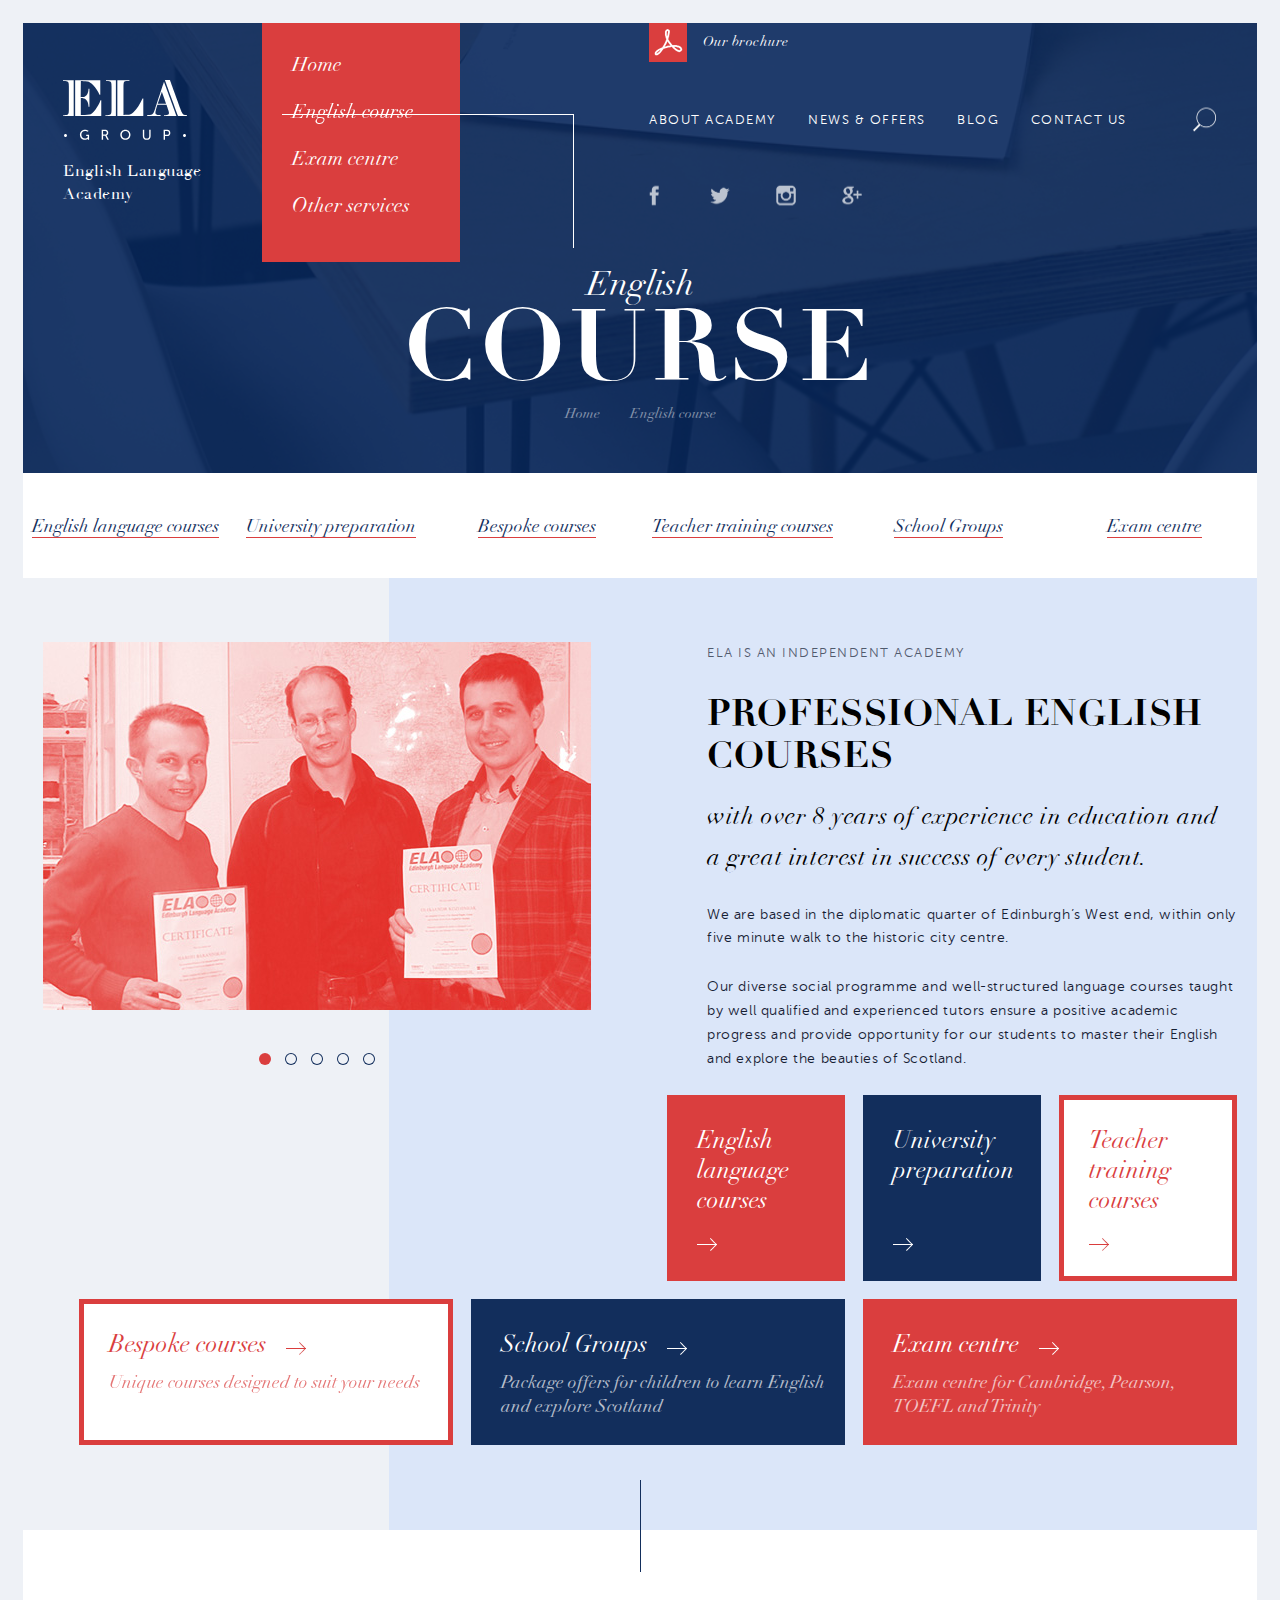
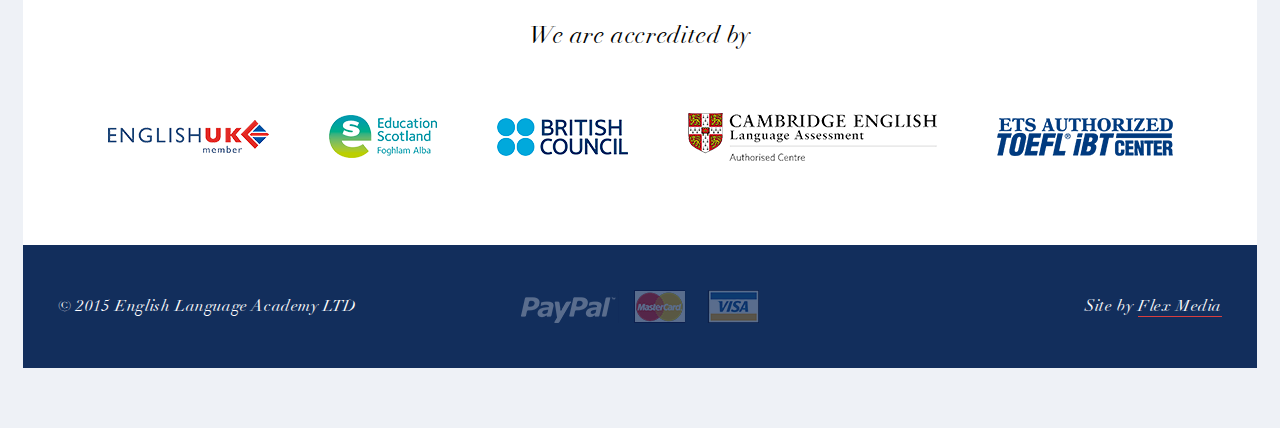
==== 1-0courses.html @ ae919ad7 "fixes" ====
<!doctype html>
<html>
<head>
	<meta charset="utf-8">
	<title>1-0courses</title>
	<meta name="viewport" content="width=device-width, initial-scale=1">
	<meta name="format-detection" content="telephone=no">
	<link rel="stylesheet" media="all" href="css/screen.css" >
	
</head>
<body>
<!-- BEGIN  out-->
<div class="out">
	<div class="l-center">
		<div class="header" style="background-image: url(./img/bg2.jpg);">
			<div class="header__in">
				<div class="l-inner">
					<div class="header__left">
						<a class="logo" href="#">
							<img src="img/svg/logo.svg" alt="ELA group">
							English Language Academy
						</a>
						<ul class="nav">
							<li>
								<a href="#"><span>Home</span></a>
							</li>
							<li class="has-nav-drop is-active">
								<a href="#"><span>English <span>course</span></span></a>
								<ul>
									<li>
										<a href="#"><span>English language courses</span></a>
										<ul>
											<li><a href="#">Intensive General English courses</a></li>
											<li><a href="#">Individual or Business English</a></li>
											<li><a href="#">IELTS Preparation courses</a></li>
											<li><a href="#">Pearson Preparation courses</a></li>
											<li><a href="#">TOEFL Preparation courses</a></li>
											<li><a href="#">Cambridge Preparation courses</a></li>
										</ul>
									</li>
									<li><a href="#"><span>University preparation</span></a></li>
									<li><a href="#"><span>Bespoke courses</span></a></li>
									<li><a href="#"><span>Teacher training courses</span></a></li>
									<li><a href="#"><span>School Groups</span></a></li>
									<li><a href="#"><span>Exam centre</span></a></li>
								</ul>
							</li>
							<li class="has-nav-drop">
								<a href="#"><span>Exam centre</span></a>
								<ul>
									<li>
										<a href="#"><span>English language courses</span></a>
										<ul>
											<li><a href="#">Intensive General English courses</a></li>
											<li><a href="#">Individual or Business English</a></li>
											<li><a href="#">IELTS Preparation courses</a></li>
											<li><a href="#">Pearson Preparation courses</a></li>
											<li><a href="#">TOEFL Preparation courses</a></li>
											<li><a href="#">Cambridge Preparation courses</a></li>
										</ul>
									</li>
									<li><a href="#"><span>University preparation</span></a></li>
									<li><a href="#"><span>Bespoke courses</span></a></li>
									<li><a href="#"><span>Teacher training courses</span></a></li>
									<li><a href="#"><span>School Groups</span></a></li>
									<li><a href="#"><span>Exam centre</span></a></li>
								</ul>
							</li>
							<li class="has-nav-drop">
								<a href="#"><span>Other services</span></a>
								<ul>
									<li>
										<a href="#"><span>English language courses</span></a>
										<ul>
											<li><a href="#">Intensive General English courses</a></li>
											<li><a href="#">Individual or Business English</a></li>
											<li><a href="#">IELTS Preparation courses</a></li>
											<li><a href="#">Pearson Preparation courses</a></li>
											<li><a href="#">TOEFL Preparation courses</a></li>
											<li><a href="#">Cambridge Preparation courses</a></li>
										</ul>
									</li>
									<li><a href="#"><span>University preparation</span></a></li>
									<li><a href="#"><span>Bespoke courses</span></a></li>
									<li><a href="#"><span>Teacher training courses</span></a></li>
									<li><a href="#"><span>School Groups</span></a></li>
									<li><a href="#"><span>Exam centre</span></a></li>
								</ul>
							</li>
						</ul>
					</div>
					<div class="header__right">
						<a href="#" class="doc">
							<i class="icon-pdf"></i> 
							<span>Our brochure</span>
						</a>
						<div class="menu-wrap">
							<div class="menu">
								<a href="#">About academy</a>   
								<a href="#">News & offers</a>     
								<a href="#">Blog</a>   
								<a href="#">Contact us</a>
							</div>
							<button class="btn-search js-toggle-popup" data-popup="js-popup-search" type="button"></button>
						</div>
						<div class="soc">
							<a href="#"><i class="icon-fb"></i></a>
							<a href="#"><i class="icon-tw"></i></a>
							<a href="#"><i class="icon-ig"></i></a>
							<a href="#"><i class="icon-gp"></i></a>
						</div>
					</div>
				</div>
				<div class="page-title">
					<span>English</span>
					<strong>Course</strong>
				</div>
				<div class="breadcrumbs">
					<a href="#">Home</a>
					<a href="#">English course</a>
				</div>
				<button class="btn-menu js-toggle-menu" type="button"><i></i></button>
			</div>
			<div class="courses-nav">
				<div class="courses-nav__main">
					<ul class="courses-nav__list">
						<li><a href="#"><span>English language courses</span></a></li>
						<li><a href="#"><span>University preparation</span></a></li>
						<li><a href="#"><span>Bespoke courses</span></a></li>
						<li><a href="#"><span>Teacher training courses</span></a></li>
						<li><a href="#"><span>School Groups</span></a></li>
						<li><a href="#"><span>Exam centre</span></a></li>
					</ul>
				</div>
			</div>
		</div>
		<div class="section">
			<div class="l-inner l-inner_width">
				<div class="l-cols l-cols_flex">
					<div class="l-col-left">
						<div class="slider slider_mb">
							<div class="js-slider">
								<div class="img">
									<img src="img/slide2.jpg" alt="">
								</div>
								<div class="img">
									<img src="img/slide2.jpg" alt="">
								</div>
								<div class="img">
									<img src="img/slide2.jpg" alt="">
								</div>
								<div class="img">
									<img src="img/slide2.jpg" alt="">
								</div>
								<div class="img">
									<img src="img/slide2.jpg" alt="">
								</div>
							</div>
						</div>
					</div>
					<div class="l-col-right">
						<div class="text">
							<div class="subtitle">ELA is an independent ACADEMY</div>
							<div class="title-h1">Professional english courses</div>
							<div class="title-h2">with over 8 years of experience in education and a great interest in success of every student.</div>
							<p>We are based in the diplomatic quarter of Edinburgh’s West end, within only five minute walk to the historic city centre. </p>
							<p>Our diverse social programme and well-structured language courses taught by well qualified and experienced tutors ensure a positive academic progress and provide opportunity for our students to master their English and explore the beauties of Scotland. </p>
						</div>
						<div class="items-wrap">
							<a class="item item_red" href="#">
								<span class="item__title">English language courses</span>
								<i class="icon-arr"></i>
							</a>
							<a class="item item_blue" href="#">
								<span class="item__title">University preparation</span>
								<i class="icon-arr"></i>
							</a>
							<a class="item item_border" href="#">
								<span class="item__title">Teacher training courses</span>
								<i class="icon-arr"></i>
								<i class="part-left"></i>
								<i class="part-right"></i>
							</a>
						</div>
					</div>
				</div>
				<div class="wrap">
					<div class="items-wrap">
						<a class="item item_big item_border" href="#">
							<span class="item__title">Bespoke courses <i class="icon-arr"></i></span>
							<span class="item__text">Unique courses designed to suit your needs</span>
							<i class="part-left"></i>
							<i class="part-right"></i>
						</a>	
						<a class="item item_big item_blue" href="#">
							<span class="item__title">School Groups <i class="icon-arr"></i></span>
							<span class="item__text">Package offers for children to learn English and explore Scotland </span>
						</a>
						<a class="item item_big item_red" href="#">
							<span class="item__title">Exam centre <i class="icon-arr"></i></span>
							<span class="item__text">Exam centre for Cambridge, Pearson, TOEFL and Trinity</span>
						</a>
										
					</div>
				</div>
			</div>	
		</div>
		<div class="footer">
			<div class="title-h2">We are accredited by</div>
			<div class="footer__logo">
				<a href="#">
					<img src="img/English-UK.png" alt="">
				</a>
				<a href="#">
					<img src="img/Education-Scotland.png" alt="">
				</a>
				<a href="#">
					<img src="img/BritishCouncil.png" alt="">
				</a>
				<a href="#">
					<img src="img/cambridge.png" alt="">
				</a>
				<a href="#">
					<img src="img/toefl.png" alt="">
				</a>
			</div>
			<div class="footer__bottom">
				<div class="footer__item">
					© 2015 English Language Academy LTD
				</div>
				<div class="footer__item">
					<img src="img/payment.png" alt="">
				</div>
				<div class="footer__item">
					Site by <a href="#" class="link">Flex Media</a>
				</div>
			</div>
		</div>
	</div>
</div>
<!-- END out-->
<div class="menu-tablet js-menu">
	<div class="menu-tablet__in">
		<a class="logo" href="#">
			<img src="img/svg/logo.svg" alt="ELA group">
			English Language Academy
		</a>
		<ul class="touch-nav touch-nav_root js-nav-root">
			<li><a href="#">Home</a></li>
			<li><a href="#" data-nav="js-nav-1">English <span>course</span></a></li>
			<li><a href="#" data-nav="js-nav-2">Exam centre</a></li>
			<li><a href="#" data-nav="js-nav-3">Other services</a></li>
		</ul>
		<div class="touch-nav js-nav js-nav-1">
			<div class="js-nav-main">
				<button class="touch-nav__back js-nav-back" type="button">
					<span>back</span>
				</button>
				<ul>
					<li><a href="#" data-nav="js-subnav-1">English language courses</a></li>
					<li><a href="#" data-nav="js-subnav-2">University preparation</a></li>
					<li><a href="#">Bespoke courses</a></li>
					<li><a href="#">eacher training courses</a></li>
					<li><a href="#">School Groups</a></li>
					<li><a href="#">Exam centre</a></li>
				</ul>
			</div>
			<div class="touch-nav js-subnav js-subnav-1">
				<button class="touch-nav__back js-subnav-back" type="button">
					<span>back</span>
				</button>
				<ul>
					<li><a href="#">Intensive General English courses</a></li>
					<li><a href="#">Individual or Business English</a></li>
					<li><a href="#">IELTS Preparation courses</a></li>
					<li><a href="#">Pearson Preparation courses</a></li>
					<li><a href="#">TOEFL Preparation courses</a></li>
					<li><a href="#">Cambridge Preparation courses</a></li>
				</ul>
			</div>
			<div class="touch-nav js-subnav js-subnav-2">
				<button class="touch-nav__back js-subnav-back" type="button">
					<span>back</span>
				</button>
				<ul>
					<li><a href="#">Intensive General English courses</a></li>
					<li><a href="#">Individual or Business English</a></li>
					<li><a href="#">IELTS Preparation courses</a></li>
					<li><a href="#">Pearson Preparation courses</a></li>
					<li><a href="#">TOEFL Preparation courses</a></li>
					<li><a href="#">Cambridge Preparation courses</a></li>
				</ul>
			</div>
		</div>
		<button class="btn-search js-toggle-popup" data-popup="js-popup-search" type="button"></button>
		<button class="close js-close-menu" type="button"><i></i></button>
		<a href="#" class="doc">
			<i class="icon-pdf"></i> 
			<span>Our brochure</span>
		</a>
		<div class="menu-wrap">
			<div class="menu">
				<a href="#">About academy</a>   
				<a href="#">News & offers</a>     
				<a href="#">Blog</a>   
				<a href="#">Contact us</a>
			</div>
		</div>
		<div class="soc">
			<a href="#"><i class="icon-fb"></i></a>
			<a href="#"><i class="icon-tw"></i></a>
			<a href="#"><i class="icon-ig"></i></a>
			<a href="#"><i class="icon-gp"></i></a>
		</div>
	</div>
</div>
<div class="popup js-popup js-popup-search">
	<button class="close js-close-popup" type="button"><i></i></button>
	<div class="popup__in">
		<div class="search">
			<form class="js-form js-validate">
				<input class="search__input js-input" type="text" placeholder="Search everything" name="any" value="Course" required>
				<button class="search__btn" type="submit"></button>
				<button class="close js-clear-input" type="button" style="display: block;"><i></i></button>
			</form>
		</div>
		<div class="result">
			<div class="title-h2"><a href="#">School Groups</a></div>
			<p>Package offers for children to learn English and explore Scotland <span>course</span>.</p>
		</div>
		<div class="result">
			<div class="title-h2"><a href="#">School Groups</a></div>
			<p>Package offers for children to learn English and explore Scotland <span>course</span>.</p>
		</div>
		<div class="result">
			<div class="title-h2"><a href="#">School Groups</a></div>
			<p>Package offers for children to learn English and explore Scotland <span>course</span>.</p>
		</div>
		<div class="result">
			<div class="title-h2"><a href="#">School Groups</a></div>
			<p>Package offers for children to learn English and explore Scotland <span>course</span>.</p>
		</div>
	</div>
</div>
<!-- load scripts -->
<script src="js/lib/head.js"></script>
<script src="js/lib/jquery.js"></script>
<script src="js/lib/scrollReveal.min.js"></script>
<script src="js/lib/slick.min.js"></script>
<script src="js/lib/jquery.validate.js"></script>
<script src="js/common.js"></script>
<!--[if IE]><script src="js/html5shiv.js"></script><![endif]-->
</body>
</html>
---- css/screen.css ----
@charset "UTF-8";
html, body, div, span, applet, object, iframe, h1, h2, h3, h4, h5, h6, p, blockquote, pre, a, abbr, acronym, address, big, cite, code, del, dfn, em, img, ins, kbd, q, s, samp, small, strike, strong, sub, sup, tt, var, b, u, i, center, dl, dt, dd, ol, ul, li, fieldset, form, label, legend, table, caption, tbody, tfoot, thead, tr, th, td, article, aside, canvas, details, embed, figure, figcaption, footer, header, hgroup, menu, nav, output, ruby, section, summary, time, mark, audio, video { margin: 0; padding: 0; border: 0; vertical-align: baseline; }

body, html { height: 100%; }

img, fieldset, a img { border: none; }

input[type="text"], input[type="email"], input[type="tel"], textarea { -webkit-appearance: none; }

input[type="submit"], button { cursor: pointer; }
input[type="submit"]::-moz-focus-inner, button::-moz-focus-inner { padding: 0; border: 0; }

textarea { overflow: auto; }

input, button { margin: 0; padding: 0; border: 0; }

div, input, textarea, select, button, h1, h2, h3, h4, h5, h6, a, span, a:focus { outline: none; }

ul, ol { list-style-type: none; }

@media only screen and (min-device-width: 320px) and (max-device-width: 480px) { * { -webkit-text-size-adjust: none; } }
table { border-spacing: 0; border-collapse: collapse; width: 100%; }

html { -moz-box-sizing: border-box; -webkit-box-sizing: border-box; box-sizing: border-box; }

* { -moz-box-sizing: border-box; -webkit-box-sizing: border-box; box-sizing: border-box; }
*:before, *:after { -moz-box-sizing: border-box; -webkit-box-sizing: border-box; box-sizing: border-box; }

@font-face { font-family: Didot; src: url("../fonts/Didot.eot"); src: url("../fonts/Didot.eot?#iefix") format("embedded-opentype"), url("../fonts/Didot.woff2") format("woff2"), url("../fonts/Didot.woff") format("woff"), url("../fonts/Didot.ttf") format("truetype"); font-weight: normal; font-style: normal; }
@font-face { font-family: DidotBold; src: url("../fonts/DidotBold.eot"); src: url("../fonts/DidotBold.eot?#iefix") format("embedded-opentype"), url("../fonts/DidotBold.woff2") format("woff2"), url("../fonts/DidotBold.woff") format("woff"), url("../fonts/DidotBold.ttf") format("truetype"); font-weight: normal; font-style: normal; }
@font-face { font-family: DidotItalic; src: url("../fonts/DidotItalic.eot"); src: url("../fonts/DidotItalic.eot?#iefix") format("embedded-opentype"), url("../fonts/DidotItalic.woff2") format("woff2"), url("../fonts/DidotItalic.woff") format("woff"), url("../fonts/DidotItalic.ttf") format("truetype"); font-weight: normal; font-style: normal; }
@font-face { font-family: DidotLTStdItalic; src: url("../fonts/DidotLTStdItalic.eot"); src: url("../fonts/DidotLTStdItalic.eot?#iefix") format("embedded-opentype"), url("../fonts/DidotLTStdItalic.woff2") format("woff2"), url("../fonts/DidotLTStdItalic.woff") format("woff"), url("../fonts/DidotLTStdItalic.ttf") format("truetype"); font-weight: normal; font-style: normal; }
@font-face { font-family: museosanscyrl-300; src: url("../fonts/museosanscyrl-300.eot"); src: url("../fonts/museosanscyrl-300.eot?#iefix") format("embedded-opentype"), url("../fonts/museosanscyrl-300.woff2") format("woff2"), url("../fonts/museosanscyrl-300.woff") format("woff"), url("../fonts/museosanscyrl-300.ttf") format("truetype"); font-weight: normal; font-style: normal; }
@font-face { font-family: museosanscyrl-700; src: url("../fonts/museosanscyrl-700.eot"); src: url("../fonts/museosanscyrl-700.eot?#iefix") format("embedded-opentype"), url("../fonts/museosanscyrl-700.woff2") format("woff2"), url("../fonts/museosanscyrl-700.woff") format("woff"), url("../fonts/museosanscyrl-700.ttf") format("truetype"); font-weight: normal; font-style: normal; }
html ::selection { background: rgba(218, 62, 62, 0.2); }
html ::-moz-selection { background: rgba(218, 62, 62, 0.2); }

body { min-width: 320px; font-size: 14px; line-height: 1.3; font-family: "museosanscyrl-300", Arial, sans-serif; color: #152033; background: #eef1f6; }
body.no-scroll { overflow: hidden; }

a { text-decoration: none; }

[data-sr] { visibility: hidden; }

.to-center { text-align: center; }

.link { display: inline; font-size: 24px; border-bottom: 1px solid #da3e3e; -moz-transition: border, color, 0.3s; -o-transition: border, color, 0.3s; -webkit-transition: border, color, 0.3s; transition: border, color, 0.3s; color: #122e5c; font-family: "DidotItalic", Arial, sans-serif; }
@media only screen and (max-width: 1279px) { .link { font-size: 20px; } }
@media only screen and (max-width: 767px) { .link { font-size: 17px; } }
.link:hover { border-color: transparent; color: #da3e3e; }

.wrap { *zoom: 1; }
.wrap:after { content: " "; display: table; clear: both; }

.wrapper { overflow: hidden; }

.out { overflow: hidden; }

.l-center { margin: 0 auto; padding: 0 50px; max-width: 1600px; }
@media only screen and (max-width: 1599px) { .l-center { max-width: 1280px; padding: 0 23px; } }
@media only screen and (max-width: 1279px) { .l-center { max-width: 1024px; } }
@media only screen and (max-width: 1023px) { .l-center { max-width: 768px; padding: 0 15px; } }
@media only screen and (max-width: 767px) { .l-center { max-width: 320px; } }

.l-inner { margin: 0 170px; *zoom: 1; }
.l-inner:after { content: " "; display: table; clear: both; }
@media only screen and (max-width: 1599px) { .l-inner { margin: 0 20px; } }
@media only screen and (max-width: 1023px) { .l-inner { margin: 0 15px; } }
@media only screen and (max-width: 767px) { .l-inner { margin: 0 28px; } }

@media only screen and (max-width: 767px) { .l-inner_width { margin: 0; } }

.l-cols { *zoom: 1; }
.l-cols:after { content: " "; display: table; clear: both; }

@media only screen and (max-width: 767px) { .l-cols_flex { display: -webkit-flex; display: flex; -webkit-flex-direction: column; flex-direction: column; } }
@media only screen and (max-width: 767px) { .l-cols_flex .l-col-right__in { padding: 0 30px; } }

.l-sidebar { position: relative; float: left; width: 317px; min-height: 1px; }
@media only screen and (max-width: 1023px) { .l-sidebar { float: none; width: 100%; } }

.l-main { overflow: hidden; padding: 0 65px 0 75px; }
@media only screen and (max-width: 1279px) { .l-main { padding: 0 20px; } }
@media only screen and (max-width: 1023px) { .l-main { padding: 0; } }

.l-col-left { float: left; width: 588px; }
@media only screen and (max-width: 1279px) { .l-col-left { width: 478px; } }
@media only screen and (max-width: 1023px) { .l-col-left { width: 360px; } }
@media only screen and (max-width: 767px) { .l-col-left { float: none; width: 100%; order: 2; } }
.l-col-left .l-cols__inner { padding-right: 10px; }
@media only screen and (max-width: 767px) { .l-col-left .l-cols__inner { padding: 0; } }
.l-col-left .text { padding-right: 40px; }
@media only screen and (max-width: 1023px) { .l-col-left .text { padding-right: 20px; } }
@media only screen and (max-width: 767px) { .l-col-left .text { padding-right: 0; } }
.l-col-left .post-link { padding: 0 150px 0 110px; }
@media only screen and (max-width: 1279px) { .l-col-left .post-link { padding: 0 50px 0 50px; } }
@media only screen and (max-width: 767px) { .l-col-left .post-link { padding: 0; } }

.l-col-right { float: right; width: 570px; }
@media only screen and (max-width: 1279px) { .l-col-right { width: 457px; } }
@media only screen and (max-width: 1023px) { .l-col-right { width: 348px; } }
@media only screen and (max-width: 767px) { .l-col-right { float: none; width: 100%; -webkit-order: 1; order: 1; } }
.l-col-right .l-cols__inner { padding-left: 10px; }
@media only screen and (max-width: 767px) { .l-col-right .l-cols__inner { padding: 0; } }
.l-col-right .text { padding-left: 40px; }
@media only screen and (max-width: 1023px) { .l-col-right .text { padding-left: 20px; } }
@media only screen and (max-width: 767px) { .l-col-right .text { padding-left: 0; } }

[class*="icon-"] { display: inline-block; vertical-align: middle; }

.header { position: relative; z-index: 5; margin-top: 50px; background-repeat: no-repeat; background-size: cover; background-position: 50% 50%; -moz-transform: translate3d(0, 0, 0); -ms-transform: translate3d(0, 0, 0); -webkit-transform: translate3d(0, 0, 0); transform: translate3d(0, 0, 0); }
.header:before { content: ""; position: absolute; top: 0; right: 0; bottom: 0; left: 0; z-index: -1; background: rgba(8, 39, 91, 0.9); }
@media only screen and (max-width: 1599px) { .header { margin-top: 23px; } }
@media only screen and (max-width: 1023px) { .header { margin-top: 15px; overflow: visible; } }
.header__in { height: 450px; position: relative; z-index: 2; }
@media only screen and (max-width: 1023px) { .header__in { height: 400px; } }
@media only screen and (max-width: 767px) { .header__in { height: 268px; } }
.header__left { float: left; width: 49.2%; }
@media only screen and (max-width: 1023px) { .header__left { float: none; width: 100%; } }
.header__right { float: right; width: 49.2%; }
@media only screen and (max-width: 1023px) { .header__right { display: none; } }
.header a { color: #fff; }
@media only screen and (max-width: 1599px) { .header .l-inner { margin: 0 40px; } }
@media only screen and (max-width: 1023px) { .header .l-inner { margin: 0 50px; } }
@media only screen and (max-width: 767px) { .header .l-inner { margin: 0 20px; } }

.logo { display: inline-block; vertical-align: middle; width: 195px; font-size: 16px; font-family: "Didot", Arial, sans-serif; line-height: 1.4; letter-spacing: 0.5px; }
@media only screen and (max-width: 1279px) { .logo { width: 155px; } }
@media only screen and (max-width: 1023px) { .logo { width: 170px; font-size: 14px; } }
@media only screen and (max-width: 767px) { .logo { width: 100px; margin-top: 13px; font-size: 11px; } }
.logo img { display: block; margin-bottom: 20px; }
@media only screen and (max-width: 767px) { .logo img { margin-bottom: 15px; width: 100%; } }

.nav { position: relative; z-index: 5; display: inline-block; vertical-align: middle; padding: 18px 0 33px; width: 198px; background: #da3e3e; font-size: 20px; font-family: "DidotItalic", Arial, sans-serif; -moz-transform: translate3d(0, 0, 0); -ms-transform: translate3d(0, 0, 0); -webkit-transform: translate3d(0, 0, 0); transform: translate3d(0, 0, 0); }
@media only screen and (max-width: 1023px) { .nav { font-size: 18px; width: 170px; } }
@media only screen and (max-width: 767px) { .nav { display: none; } }
.nav a { display: block; -moz-transition: background, color, 0.3s; -o-transition: background, color, 0.3s; -webkit-transition: background, color, 0.3s; transition: background, color, 0.3s; }
.nav > li.is-active > a { position: relative; }
.nav > li.is-active > a:before { width: 275px; }
@media only screen and (max-width: 1599px) { .nav > li.is-active > a:before { width: 292px; } }
@media only screen and (max-width: 1279px) { .nav > li.is-active > a:before { width: 215px; } }
@media only screen and (max-width: 1023px) { .nav > li.is-active > a span:before { display: block; } }
.nav > li.has-nav-drop > a > span:after { content: ""; position: absolute; right: 0; bottom: 8px; opacity: 0; width: 0px; height: 0px; border-style: solid; border-width: 3px 0 3px 6px; border-color: transparent transparent transparent #1f3b6b; -moz-transition: opacity 0.3s; -o-transition: opacity 0.3s; -webkit-transition: opacity 0.3s; transition: opacity 0.3s; }
.nav > li.has-nav-drop:hover > a > span:after { opacity: 1; }
.nav > li:first-child.is-active > a:after { height: 293px; }
@media only screen and (max-width: 1279px) { .nav > li:first-child.is-active > a:after { height: 251px; } }
.nav > li:nth-child(2).is-active > a:after { height: 134px; }
.nav > li:nth-child(3).is-active > a:after { height: 134px; }
.nav > li:nth-child(4).is-active > a:after { height: 134px; }
.nav > li:hover > a { background: #fff; color: #1f3b6b; }
.nav > li > a { padding: 11px 10px 10px 30px; }
.nav > li > a:before { content: ""; position: absolute; left: 20px; top: 26px; width: 0; height: 1px; background: #fff; -moz-transition: width 0.3s; -o-transition: width 0.3s; -webkit-transition: width 0.3s; transition: width 0.3s; }
@media only screen and (max-width: 1023px) { .nav > li > a:before { display: none; } }
.nav > li > a:after { content: ""; position: absolute; left: 294px; top: 26px; width: 1px; height: 0; background: #fff; -moz-transition: height 0.3s; -o-transition: height 0.3s; -webkit-transition: height 0.3s; transition: height 0.3s; }
@media only screen and (max-width: 1599px) { .nav > li > a:after { left: 311px; } }
@media only screen and (max-width: 1279px) { .nav > li > a:after { left: 234px; } }
@media only screen and (max-width: 1023px) { .nav > li > a:after { display: none; } }
.nav > li > a > span { padding: 0 26px 0 0; position: relative; }
@media only screen and (max-width: 1023px) { .nav > li > a > span { padding-right: 13px; } }
@media only screen and (max-width: 1023px) { .nav > li > a > span:before { content: ""; display: none; position: absolute; top: 50%; left: -12px; right: -12px; height: 1px; background: #fff; } }
.nav li:hover > ul { -moz-transform: translateX(0); -ms-transform: translateX(0); -webkit-transform: translateX(0); transform: translateX(0); opacity: 1; visibility: visible; }
.nav ul { position: absolute; left: 100%; top: 0; padding: 20px 0 20px 20px; width: 256px; background: #fff; opacity: 0; visibility: hidden; -moz-transform: translateX(-5px); -ms-transform: translateX(-5px); -webkit-transform: translateX(-5px); transform: translateX(-5px); -moz-transition: opacity, -moz-transform, 0.3s; -o-transition: opacity, -o-transform, 0.3s; -webkit-transition: opacity, -webkit-transform, 0.3s; transition: opacity, transform, 0.3s; }
@media only screen and (max-width: 1023px) { .nav ul { font-size: 14px; width: 188px; } }
.nav ul > li:hover a { background: #122e5c; color: #fff; }
.nav ul > li:hover a span:after { border-color: transparent transparent transparent #fff; }
.nav ul > li > a { color: #da3e3e; padding: 10px 20px 10px 40px; }
@media only screen and (max-width: 1023px) { .nav ul > li > a { padding-right: 10px; padding-left: 15px; } }
.nav ul > li > a span { position: relative; padding-right: 17px; }
.nav ul > li > a span:after { content: ""; position: absolute; bottom: 7px; right: 0; -moz-transition: border 0.3s; -o-transition: border 0.3s; -webkit-transition: border 0.3s; transition: border 0.3s; width: 0px; height: 0px; border-style: solid; border-width: 3px 0 3px 6px; border-color: transparent transparent transparent #da3e3e; }
@media only screen and (max-width: 1023px) { .nav ul > li > a span:after { bottom: 4px; } }
.nav ul a { font-size: 18px; line-height: 1.3; }
@media only screen and (max-width: 1023px) { .nav ul a { font-size: 14px; line-height: 1; } }
.nav ul ul { background: #213d6c; padding-left: 0; }
@media only screen and (max-width: 1023px) { .nav ul ul { width: 170px; } }
.nav ul ul a { color: #fff; padding-right: 45px; }
@media only screen and (max-width: 1023px) { .nav ul ul a { padding-left: 20px; padding-right: 10px; } }
.nav ul ul a:hover { color: #da3e3e; }

.doc { font-family: "DidotItalic", Arial, sans-serif; letter-spacing: 0.5px; font-size: 14px; -moz-transition: color 0.3s; -o-transition: color 0.3s; -webkit-transition: color 0.3s; transition: color 0.3s; }
.doc:hover { color: rgba(255, 255, 255, 0.7); }
.doc span { display: inline-block; vertical-align: middle; margin-left: 12px; }

.menu-wrap { position: relative; margin: 35px 0 20px -15px; }
@media only screen and (max-width: 1279px) { .menu-wrap { margin-left: -12px; } }

.menu { font-family: "museosanscyrl-300", Arial, sans-serif; text-transform: uppercase; letter-spacing: 1.5px; font-size: 0; }
.menu a { display: inline-block; position: relative; vertical-align: middle; font-size: 13px; padding: 15px 15px; overflow: hidden; }
@media only screen and (max-width: 1279px) { .menu a { font-size: 11px; padding: 15px 12px; } }
.menu a:after { content: ""; position: absolute; top: 50%; left: 0; height: 1px; width: 100%; background: #fff; -moz-transform: translate3d(-110%, 0, 0); -ms-transform: translate3d(-110%, 0, 0); -webkit-transform: translate3d(-110%, 0, 0); transform: translate3d(-110%, 0, 0); -moz-transition: -moz-transform 0s cubic-bezier(1, 0, 0, 1), opacity 0s cubic-bezier(0.19, 1, 0.22, 1); -o-transition: -o-transform 0s cubic-bezier(1, 0, 0, 1), opacity 0s cubic-bezier(0.19, 1, 0.22, 1); -webkit-transition: -webkit-transform 0s cubic-bezier(1, 0, 0, 1), opacity 0s cubic-bezier(0.19, 1, 0.22, 1); transition: transform 0s cubic-bezier(1, 0, 0, 1), opacity 0s cubic-bezier(0.19, 1, 0.22, 1); }
.menu a:hover:after { -moz-transform: translate3d(110%, 0, 0); -ms-transform: translate3d(110%, 0, 0); -webkit-transform: translate3d(110%, 0, 0); transform: translate3d(110%, 0, 0); -moz-transition: -moz-transform 0.7s cubic-bezier(1, 0, 0, 1), opacity 0.6s cubic-bezier(0.19, 1, 0.22, 1); -o-transition: -o-transform 0.7s cubic-bezier(1, 0, 0, 1), opacity 0.6s cubic-bezier(0.19, 1, 0.22, 1); -webkit-transition: -webkit-transform 0.7s cubic-bezier(1, 0, 0, 1), opacity 0.6s cubic-bezier(0.19, 1, 0.22, 1); transition: transform 0.7s cubic-bezier(1, 0, 0, 1), opacity 0.6s cubic-bezier(0.19, 1, 0.22, 1); }
.menu a.is-active:after { -moz-transform: translate3d(0, 0, 0); -ms-transform: translate3d(0, 0, 0); -webkit-transform: translate3d(0, 0, 0); transform: translate3d(0, 0, 0); width: auto; left: 4px; right: 4px; }

.btn-search { position: absolute; right: 0; top: 10px; background: url('../img/icons-se9619ee556.png') 0 -54px no-repeat; background-position: 0 -27px; width: 25px; height: 25px; -moz-background-size: 25px 198px; -webkit-background-size: 25px 198px; background-size: 25px 198px; }

.soc { margin-left: -26px; }
.soc a { display: inline-block; vertical-align: middle; padding: 20px; opacity: 0.7; -moz-transition: opacity 0.3s; -o-transition: opacity 0.3s; -webkit-transition: opacity 0.3s; transition: opacity 0.3s; }
.soc a:hover { opacity: 1; }

.btn-menu { display: none; position: absolute; right: 0; top: 0; z-index: 2; width: 55px; height: 55px; background: #da3e3e; line-height: 1; -moz-transition: background 0.3s; -o-transition: background 0.3s; -webkit-transition: background 0.3s; transition: background 0.3s; }
@media only screen and (max-width: 1023px) { .btn-menu { display: block; } }
.btn-menu i { display: inline-block; position: relative; vertical-align: middle; height: 3px; width: 32px; background: #fff; }
.btn-menu i:before, .btn-menu i:after { content: ""; position: absolute; left: 0; right: 0; height: 3px; background: #fff; -moz-transition: -moz-transform 0.3s; -o-transition: -o-transform 0.3s; -webkit-transition: -webkit-transform 0.3s; transition: transform 0.3s; }
.btn-menu i:before { top: -9px; }
.btn-menu i:after { bottom: -9px; }
.btn-menu.is-active { background: none; z-index: 11; }
.btn-menu.is-active i { background: none; }
.btn-menu.is-active i:before { -moz-transform: rotate(45deg) translate3d(6px, 6px, 0); -ms-transform: rotate(45deg) translate3d(6px, 6px, 0); -webkit-transform: rotate(45deg) translate3d(6px, 6px, 0); transform: rotate(45deg) translate3d(6px, 6px, 0); }
.btn-menu.is-active i:after { -moz-transform: rotate(-45deg) translate3d(6px, -6px, 0); -ms-transform: rotate(-45deg) translate3d(6px, -6px, 0); -webkit-transform: rotate(-45deg) translate3d(6px, -6px, 0); transform: rotate(-45deg) translate3d(6px, -6px, 0); }

.menu-tablet { display: none; position: fixed; top: 15px; bottom: 0; left: 50%; width: 369px; z-index: 10; -moz-transition: -moz-transform 0.3s; -o-transition: -o-transform 0.3s; -webkit-transition: -webkit-transform 0.3s; transition: transform 0.3s; -moz-transform: translateX(200%); -ms-transform: translateX(200%); -webkit-transform: translateX(200%); transform: translateX(200%); }
@media only screen and (max-width: 1023px) { .menu-tablet { display: block; } }
@media only screen and (max-width: 767px) { .menu-tablet { opacity: 0; visibility: hidden; width: 320px; margin-left: -160px; -moz-transition: opacity 0.3s; -o-transition: opacity 0.3s; -webkit-transition: opacity 0.3s; transition: opacity 0.3s; -moz-transform: translateX(0); -ms-transform: translateX(0); -webkit-transform: translateX(0); transform: translateX(0); } }
.menu-tablet.is-active { -moz-transform: translateX(0); -ms-transform: translateX(0); -webkit-transform: translateX(0); transform: translateX(0); }
@media only screen and (max-width: 767px) { .menu-tablet.is-active { opacity: 1; visibility: visible; } }
.menu-tablet:before { content: ""; position: absolute; z-index: -1; top: 20px; bottom: 0; left: 0; width: 1px; box-shadow: 0 0 50px 5px #000; }
@media only screen and (max-width: 767px) { .menu-tablet:before { display: none; } }
.menu-tablet a { color: #fff; }
.menu-tablet .close { right: 14px; top: 14px; }
.menu-tablet .close:before, .menu-tablet .close:after { height: 3px; }
.menu-tablet .close:before { background: #fff; }
.menu-tablet .close i:before, .menu-tablet .close i:after { height: 3px; }
.menu-tablet .close i:before { background: #fff; }
.menu-tablet__in { position: absolute; top: 0; left: 0; right: 0; bottom: 0; padding: 13px 20px 13px 50px; z-index: 2; background: rgba(18, 46, 92, 0.98); max-height: 100%; overflow-y: auto; }
@media only screen and (max-width: 767px) { .menu-tablet__in { padding: 12px 20px; left: 15px; right: 15px; } }
.menu-tablet .logo { margin-bottom: 47px; width: 100px; display: block; font-size: 11px; }
@media only screen and (max-width: 767px) { .menu-tablet .logo { margin-top: 0; } }
.menu-tablet .logo img { width: 100%; }
.menu-tablet .doc { display: inline-block; margin-left: -50px; }
@media only screen and (max-width: 767px) { .menu-tablet .doc { margin-left: -20px; } }
.menu-tablet .menu-wrap { margin: 38px 0 8px -15px; }
.menu-tablet .menu a { display: block; padding: 7px 12px; }
.menu-tablet .btn-search { right: 60px; top: 14px; }

.touch-nav { display: none; margin: 0 0 24px; font-family: "DidotLTStdItalic", Arial, sans-serif; font-size: 18px; }
.touch-nav a { display: inline-block; position: relative; padding: 12px 25px 12px 0; }
.touch-nav a[data-nav]:after { content: ""; position: absolute; right: 0; bottom: 20px; width: 0px; height: 0px; border-style: solid; border-width: 3px 0 3px 6px; border-color: transparent transparent transparent #fff; }
.touch-nav_root { font-size: 20px; }
@media only screen and (max-width: 767px) { .touch-nav_root { display: block; } }
.touch-nav__back { background: none; position: relative; padding: 10px 22px; font-size: 18px; font-family: "DidotLTStdItalic", Arial, sans-serif; color: #fff; }
.touch-nav__back span { border-bottom: 1px solid rgba(255, 255, 255, 0.5); }
.touch-nav__back:before { content: ""; position: absolute; left: 0; top: 50%; margin-top: -3px; width: 0px; height: 0px; border-style: solid; border-width: 3px 6px 3px 0; border-color: transparent #fff transparent transparent; }

.subtitle { margin-bottom: 28px; font-size: 13px; font-family: "museosanscyrl-300", Arial, sans-serif; text-transform: uppercase; opacity: 0.7; letter-spacing: 1.5px; }
@media only screen and (max-width: 1279px) { .subtitle { margin-bottom: 18px; } }
@media only screen and (max-width: 767px) { .subtitle { font-size: 10px; margin-bottom: 10px; } }
.subtitle_dark { opacity: 1; }

.title { font-size: 24px; font-family: "DidotBold", Arial, sans-serif; color: #122e5c; line-height: 1.25; }
@media only screen and (max-width: 1279px) { .title { font-size: 20px; } }
@media only screen and (max-width: 1023px) { .title { font-size: 16px; } }
@media only screen and (max-width: 767px) { .title { font-size: 12px; } }

.title-h1 { margin-bottom: 20px; font-size: 36px; font-family: "DidotBold", Arial, sans-serif; line-height: 42px; color: #000; letter-spacing: 0.6px; text-transform: uppercase; }
@media only screen and (max-width: 1279px) { .title-h1 { font-size: 30px; } }
@media only screen and (max-width: 1023px) { .title-h1 { margin-bottom: 5px; font-size: 26px; line-height: 36px; } }
@media only screen and (max-width: 767px) { .title-h1 { margin-bottom: 20px; font-size: 16px; line-height: 20px; } }

.title-h2 { font-size: 24px; font-family: "DidotItalic", Arial, sans-serif; letter-spacing: 0.6px; color: #000; }
@media only screen and (max-width: 1279px) { .title-h2 { font-size: 20px; } }
@media only screen and (max-width: 1023px) { .title-h2 { font-size: 16px; } }
@media only screen and (max-width: 767px) { .title-h2 { font-size: 12px; } }
.title-h2 a { color: #fff; -moz-transition: color 0.3s; -o-transition: color 0.3s; -webkit-transition: color 0.3s; transition: color 0.3s; }
.title-h2 a:hover { color: #da3e3e; }

.footer { position: relative; margin: 0 0 60px; padding: 90px 0 0; background: #fff; text-align: center; }
.footer:before { content: ""; position: absolute; top: -50px; left: 50%; width: 1px; height: 92px; background: #122e5c; }
@media only screen and (max-width: 1279px) { .footer:before { top: -55px; } }
@media only screen and (max-width: 767px) { .footer:before { display: none; } }
@media only screen and (max-width: 1279px) { .footer { padding-top: 72px; margin-bottom: 0; } }
@media only screen and (max-width: 1023px) { .footer { padding-top: 62px; } }
@media only screen and (max-width: 767px) { .footer { padding-top: 20px; } }
.footer__logo { margin: 61px 0 84px; font-size: 0; }
@media only screen and (max-width: 1279px) { .footer__logo { margin-bottom: 42px; } }
@media only screen and (max-width: 1023px) { .footer__logo { margin: 40px 0 22px; } }
@media only screen and (max-width: 767px) { .footer__logo { margin: 12px 0 18px; } }
.footer__logo a { display: inline-block; vertical-align: middle; padding: 0 30px; }
@media only screen and (max-width: 1279px) { .footer__logo a { padding: 0 13px; margin: 0 0 35px; } }
@media only screen and (max-width: 1023px) { .footer__logo a { width: 20%; } }
@media only screen and (max-width: 767px) { .footer__logo a { width: 33.3%; margin-bottom: 12px; } }
.footer__logo img { display: block; max-width: 100%; margin: 0 auto; }
.footer__bottom { display: table; table-layout: fixed; width: 100%; font-size: 16px; color: #fff; font-family: "DidotItalic", Arial, sans-serif; }
@media only screen and (max-width: 1279px) { .footer__bottom { font-size: 14px; } }
@media only screen and (max-width: 1023px) { .footer__bottom { font-size: 12px; } }
@media only screen and (max-width: 767px) { .footer__bottom { display: -webkit-flex; display: flex; -webkit-flex-direction: column; flex-direction: column; padding: 20px 10px; background: #122e5c; text-align: center; } }
.footer__item { display: table-cell; vertical-align: middle; padding: 45px 35px; text-align: center; background: #122e5c; letter-spacing: 0.6px; }
@media only screen and (max-width: 1023px) { .footer__item { padding: 45px 10px; } }
@media only screen and (max-width: 767px) { .footer__item { -webkit-order: 1; order: 1; display: block; padding: 0; } }
.footer__item:first-child { text-align: left; }
@media only screen and (max-width: 1023px) { .footer__item:first-child { padding-left: 30px; } }
@media only screen and (max-width: 767px) { .footer__item:first-child { -webkit-order: 2; order: 2; padding: 0; text-align: center; } }
.footer__item:last-child { text-align: right; }
@media only screen and (max-width: 1023px) { .footer__item:last-child { padding-right: 30px; } }
@media only screen and (max-width: 767px) { .footer__item:last-child { -webkit-order: 3; order: 3; margin-top: 5px; padding: 0; text-align: center; } }
.footer__item img { display: block; margin: 0 auto; opacity: 0.3; }
@media only screen and (max-width: 1023px) { .footer__item img { max-width: 165px; } }
@media only screen and (max-width: 767px) { .footer__item img { margin-bottom: 17px; } }
.footer__item .link { color: #fff; font-size: 16px; }
@media only screen and (max-width: 767px) { .footer__item .link { font-size: 12px; } }
.footer__item .link:hover { color: #fff; }

.btn { display: inline-block; position: relative; padding: 32px 20px 31px; line-height: 1; min-width: 457px; color: #fff; font-size: 13px; z-index: 2; font-family: "museosanscyrl-300", Arial, sans-serif; background: #da3e3e; text-align: center; text-transform: uppercase; -moz-transition: background 0.3s; -o-transition: background 0.3s; -webkit-transition: background 0.3s; transition: background 0.3s; letter-spacing: 1.5px; overflow: hidden; }
@media only screen and (max-width: 1279px) { .btn { padding: 28px 20px 27px; min-width: 415px; } }
@media only screen and (max-width: 1023px) { .btn { padding: 21px 20px 20px; min-width: 330px; } }
@media only screen and (max-width: 767px) { .btn { min-width: 100%; } }
.btn:before { content: ""; position: absolute; left: 0; top: 0; bottom: 0; width: 100%; z-index: -1; -moz-transform: translate3d(-100%, 0, 0); -ms-transform: translate3d(-100%, 0, 0); -webkit-transform: translate3d(-100%, 0, 0); transform: translate3d(-100%, 0, 0); -moz-transition: -moz-transform 0.3s; -o-transition: -o-transform 0.3s; -webkit-transition: -webkit-transform 0.3s; transition: transform 0.3s; background: #122e5c; }
.btn:hover .icon-arr { -moz-transform: translateX(10px); -ms-transform: translateX(10px); -webkit-transform: translateX(10px); transform: translateX(10px); }
.btn:hover .icon-arr-l { -moz-transform: translateX(-10px); -ms-transform: translateX(-10px); -webkit-transform: translateX(-10px); transform: translateX(-10px); }
.btn:hover:before { -moz-transform: translate3d(0, 0, 0); -ms-transform: translate3d(0, 0, 0); -webkit-transform: translate3d(0, 0, 0); transform: translate3d(0, 0, 0); }
.btn:active { background: #c02525; }
.btn strong { font-family: "museosanscyrl-700", Arial, sans-serif; }
.btn .icon-arr { vertical-align: middle; margin-left: 13px; -moz-transition: -moz-transform 0.3s; -o-transition: -o-transform 0.3s; -webkit-transition: -webkit-transform 0.3s; transition: transform 0.3s; }
.btn .icon-arr-l { vertical-align: middle; margin-right: 13px; -moz-transition: -moz-transform 0.3s; -o-transition: -o-transform 0.3s; -webkit-transition: -webkit-transform 0.3s; transition: transform 0.3s; }

.section { position: relative; padding: 64px 0 67px; }
@media only screen and (max-width: 1279px) { .section { padding: 64px 0 62px; } }
@media only screen and (max-width: 1023px) { .section { padding: 55px 0 45px; } }
@media only screen and (max-width: 767px) { .section { padding: 25px 0; } }
.section:before { content: ""; position: absolute; top: 0; bottom: -77px; left: 366px; right: 0; z-index: -1; background: #dbe6f9; }
@media only screen and (max-width: 1279px) { .section:before { right: -300px; left: 200px; } }
@media only screen and (max-width: 1023px) { .section:before { left: 103px; } }
@media only screen and (max-width: 767px) { .section:before { left: 78px; } }
.section .title-group { padding-right: 100px; float: right; width: 90%; text-align: center; }
@media only screen and (max-width: 1279px) { .section .title-group { padding-right: 65px; } }
@media only screen and (max-width: 1023px) { .section .title-group { padding-right: 35px; } }
@media only screen and (max-width: 767px) { .section .title-group { padding-right: 0; margin-bottom: 18px; } }
.section .line-v { top: -85px; left: 650px; height: 0; }
@media only screen and (max-width: 1599px) { .section .line-v { left: 550px; } }
@media only screen and (max-width: 1279px) { .section .line-v { left: 400px; top: -77px; } }
.section .line-v.is-animated { height: 583px; }
@media only screen and (max-width: 1279px) { .section .line-v.is-animated { height: 575px; } }
.section .line-h { left: 650px; top: 498px; width: 0; }
@media only screen and (max-width: 1599px) { .section .line-h { left: 582px; } }
@media only screen and (max-width: 1279px) { .section .line-h { left: 400px; } }
.section .line-h.is-animated { width: 683px; }
@media only screen and (max-width: 1599px) { .section .line-h.is-animated { width: 550px; } }

.line-v { position: absolute; width: 1px; background: #122e5c; -moz-transition: height 0.6s; -o-transition: height 0.6s; -webkit-transition: height 0.6s; transition: height 0.6s; }
@media only screen and (max-width: 1279px) { .line-v { display: none; } }

.line-h { position: absolute; height: 1px; background: #122e5c; -moz-transition: width 0.6s; -o-transition: width 0.6s; -webkit-transition: width 0.6s; transition: width 0.6s; }
@media only screen and (max-width: 1279px) { .line-h { display: none; } }

.section_mod { padding-bottom: 0; }

.section_white { padding: 50px 0; }
.section_white + .footer { margin-top: 142px; }
@media only screen and (max-width: 767px) { .section_white { padding: 25px 0; } }
.section_white:before { left: 0; bottom: 0; right: 366px; background: #fff; }
@media only screen and (max-width: 1279px) { .section_white:before { left: -300px; } }
@media only screen and (max-width: 1023px) { .section_white:before { right: 43px; } }

.section_pb { padding-bottom: 105px; }
@media only screen and (max-width: 1279px) { .section_pb { padding-bottom: 90px; } }
@media only screen and (max-width: 767px) { .section_pb { padding: 25px 0; } }

.section_article:before { right: 172px; }
@media only screen and (max-width: 1023px) { .section_article:before { right: 43px; } }

.items-wrap { font-size: 0; text-align: right; }
@media only screen and (max-width: 767px) { .items-wrap { text-align: left; } }

.item { position: relative; display: inline-block; vertical-align: top; margin: 0 0 18px 18px; padding: 33px 10px 20px 30px; width: 178px; height: 186px; background: #fff; font-size: 18px; font-family: "DidotLTStdItalic", Arial, sans-serif; color: #fff; line-height: 1.3; text-align: left; -moz-transition: -moz-transform 0.3s; -o-transition: -o-transform 0.3s; -webkit-transition: -webkit-transform 0.3s; transition: transform 0.3s; overflow: hidden; -moz-transform: translate3d(0, 0, 0); -ms-transform: translate3d(0, 0, 0); -webkit-transform: translate3d(0, 0, 0); transform: translate3d(0, 0, 0); }
@media only screen and (max-width: 1279px) { .item { width: 142px; height: 148px; padding: 20px 10px 20px 15px; margin: 0 0 15px 15px; } }
@media only screen and (max-width: 1023px) { .item { width: 108px; height: 113px; padding: 6px 7px; margin: 0 0 12px 12px; font-size: 14px; } }
@media only screen and (max-width: 767px) { .item { margin: 0 0 18px 18px; } }
.item:before { content: ""; position: absolute; left: 0; top: 0; bottom: 0; width: 100%; z-index: 0; -moz-transform: translate3d(-100%, 0, 0); -ms-transform: translate3d(-100%, 0, 0); -webkit-transform: translate3d(-100%, 0, 0); transform: translate3d(-100%, 0, 0); -moz-transition: -moz-transform 0.3s; -o-transition: -o-transform 0.3s; -webkit-transition: -webkit-transform 0.3s; transition: transform 0.3s; }
.item:first-child { margin-left: 0; }
@media only screen and (max-width: 767px) { .item:nth-child(2n+1) { margin-left: 0; } }
.item:hover:before { -moz-transform: translate3d(0, 0, 0); -ms-transform: translate3d(0, 0, 0); -webkit-transform: translate3d(0, 0, 0); transform: translate3d(0, 0, 0); }
.item:hover .icon-arr { -moz-transform: translateX(10px); -ms-transform: translateX(10px); -webkit-transform: translateX(10px); transform: translateX(10px); }
.item .icon-arr { position: absolute; left: 30px; bottom: 30px; -moz-transition: -moz-transform 0.3s; -o-transition: -o-transform 0.3s; -webkit-transition: -webkit-transform 0.3s; transition: transform 0.3s; }
@media only screen and (max-width: 1279px) { .item .icon-arr { bottom: 20px; left: 15px; } }
@media only screen and (max-width: 1023px) { .item .icon-arr { bottom: 10px; left: 7px; } }
.item__title { display: inline-block; position: relative; font-size: 24px; line-height: 1.25; }
@media only screen and (max-width: 1023px) { .item__title { font-size: 18px; } }
.item__title .icon-arr { left: auto; right: -40px; bottom: auto; top: 10px; }
@media only screen and (max-width: 1023px) { .item__title .icon-arr { right: -35px; left: auto !important; top: 7px; } }
.item__text { display: block; margin-top: 11px; opacity: 0.7; }
@media only screen and (max-width: 1023px) { .item__text { margin-top: 0; } }
.item_red { background: #da3e3e; }
.item_red:before { background: #122e5c; }
.item_blue { background: #122e5c; }
.item_blue:before { background: #da3e3e; }
.item_border { box-shadow: inset 0 0 0 5px #da3e3e; color: #da3e3e; }
@media only screen and (max-width: 1023px) { .item_border { padding: 10px; } }
.item_border .icon-arr { background: url("../img/svg/arr-red.svg") no-repeat 0 0; -moz-background-size: 20px 13px; -o-background-size: 20px 13px; -webkit-background-size: 20px 13px; background-size: 20px 13px; width: 20px; height: 13px; display: inline-block; }
@media only screen and (max-width: 1023px) { .item_border .icon-arr { left: 10px; } }
.item_border:hover { box-shadow: none; }
.item_border:hover .part-left:before { height: 100%; }
.item_border:hover .part-left:after { width: 100%; }
.item_border:hover .part-right:before { width: 100%; }
.item_border:hover .part-right:after { height: 100%; }
.item_big { width: 374px; height: 146px; }
@media only screen and (max-width: 1279px) { .item_big { width: 298px; height: 116px; font-size: 16px; } }
@media only screen and (max-width: 1023px) { .item_big { padding: 6px 15px; width: 228px; height: 90px; font-size: 14px; } }
@media only screen and (max-width: 767px) { .item_big { width: 100%; margin-left: 0; } }
@media only screen and (max-width: 1279px) { .item_big .item__title { font-size: 20px; } }
@media only screen and (max-width: 767px) { .item_big.item_border { padding-top: 10px; } }

.part-left:before, .part-left:after, .part-right:before, .part-right:after { content: ""; position: absolute; background: #da3e3e; }

.part-left:before { top: 0; left: 0; width: 5px; height: 0; -moz-transition: height 0.15s linear 0.1s; -o-transition: height 0.15s linear 0.1s; -webkit-transition: height 0.15s linear; -webkit-transition-delay: 0.1s; transition: height 0.15s linear 0.1s; }
.part-left:after { left: 0; top: 0; height: 5px; width: 0; -moz-transition: width 0.15s linear 0.1s; -o-transition: width 0.15s linear 0.1s; -webkit-transition: width 0.15s linear; -webkit-transition-delay: 0.1s; transition: width 0.15s linear 0.1s; }

.part-right:before { bottom: 0; left: 0; height: 5px; width: 0; -moz-transition: width 0.15s linear 0.25s; -o-transition: width 0.15s linear 0.25s; -webkit-transition: width 0.15s linear; -webkit-transition-delay: 0.25s; transition: width 0.15s linear 0.25s; }
.part-right:after { right: 0; top: 0; width: 5px; height: 0; -moz-transition: height 0.15s linear 0.25s; -o-transition: height 0.15s linear 0.25s; -webkit-transition: height 0.15s linear; -webkit-transition-delay: 0.25s; transition: height 0.15s linear 0.25s; }

.banner { display: block; position: relative; padding: 48px 0 63px; background: #122e5c; text-align: center; color: #fff; overflow: hidden; }
.banner:before { content: ""; position: absolute; left: 0; top: 0; bottom: 0; width: 100%; background: #da3e3e; z-index: 0; -moz-transform: translate3d(-100%, 0, 0); -ms-transform: translate3d(-100%, 0, 0); -webkit-transform: translate3d(-100%, 0, 0); transform: translate3d(-100%, 0, 0); -moz-transition: -moz-transform 0.3s; -o-transition: -o-transform 0.3s; -webkit-transition: -webkit-transform 0.3s; transition: transform 0.3s; }
.banner:hover:before { -moz-transform: translate3d(0, 0, 0); -ms-transform: translate3d(0, 0, 0); -webkit-transform: translate3d(0, 0, 0); transform: translate3d(0, 0, 0); }
.banner__text { display: block; font-size: 40px; font-family: "Didot", Arial, sans-serif; }
.banner__title { display: block; padding-bottom: 55px; position: relative; font-size: 50px; text-transform: uppercase; font-family: "DidotBold", Arial, sans-serif; }
.banner__title:after { content: ""; position: absolute; left: 50%; margin-left: -18px; bottom: 0; width: 36px; height: 3px; background: #fff; }
.banner img { position: relative; margin-bottom: 36px; }
.banner .line-title { margin: 0 20px; }

.line-title { overflow: hidden; text-align: center; font-size: 28px; font-family: "DidotItalic", Arial, sans-serif; color: #fff; }
.line-title span { display: inline-block; padding: 0 17px; position: relative; }
.line-title span:before, .line-title span:after { content: ""; position: absolute; height: 1px; top: 50%; width: 1000px; background: #fff; }
.line-title span:before { left: -1000px; }
.line-title span:after { right: -1000px; }

.news-cols { padding: 70px 0 140px; position: relative; *zoom: 1; }
.news-cols:after { content: " "; display: table; clear: both; }
@media only screen and (max-width: 1279px) { .news-cols { padding: 35px 0 90px; } }
@media only screen and (max-width: 1023px) { .news-cols { padding-bottom: 75px; } }
@media only screen and (max-width: 767px) { .news-cols { padding: 25px 0 30px; } }
.news-cols__left { float: left; padding-top: 45px; width: 196px; }
@media only screen and (max-width: 767px) { .news-cols__left { float: none; margin: 0 auto 35px; padding: 0; } }
.news-cols__right { overflow: hidden; padding-left: 100px; }
@media only screen and (max-width: 1279px) { .news-cols__right { padding-left: 37px; } }
@media only screen and (max-width: 767px) { .news-cols__right { padding: 0; } }
.news-cols .post { float: left; margin-right: 43px; }
@media only screen and (max-width: 1279px) { .news-cols .post { margin-left: 0; margin-bottom: 30px; float: none; } }
@media only screen and (max-width: 1023px) { .news-cols .post { margin-top: 30px; } }
@media only screen and (max-width: 767px) { .news-cols .post { margin-top: 0; } }
.news-cols .post-link { max-width: 72%; }
.news-cols .line-h { left: 750px; top: 588px; width: 0; }
@media only screen and (max-width: 1599px) { .news-cols .line-h { left: 618px; } }
@media only screen and (max-width: 1279px) { .news-cols .line-h { left: 950px; } }
.news-cols .line-h.is-animated { width: 583px; }
@media only screen and (max-width: 1599px) { .news-cols .line-h.is-animated { width: 515px; } }
@media only screen and (max-width: 1279px) { .news-cols .line-h.is-animated { left: 490px; width: 461px; top: 498px; } }
.news-cols .line-v { top: -25px; left: 1332px; height: 0; }
@media only screen and (max-width: 1599px) { .news-cols .line-v { left: 1132px; } }
@media only screen and (max-width: 1279px) { .news-cols .line-v { left: 950px; top: 24px; } }
.news-cols .line-v.is-animated { height: 613px; }
@media only screen and (max-width: 1279px) { .news-cols .line-v.is-animated { height: 475px; } }

.post { position: relative; display: block; max-width: 446px; padding: 0 20px 30px 0; }
@media only screen and (max-width: 1279px) { .post { max-width: 395px; } }
.post:hover .img { opacity: 0.5; }
.post:hover .link { color: #da3e3e; border-color: transparent; }
.post:before { content: ""; position: absolute; top: 20px; left: 20px; right: 0; bottom: 0; z-index: -1; background: #fff; }
.post_single { margin: 50px 0 70px; }
@media only screen and (max-width: 1279px) { .post_single { margin: 20px 0 30px; } }
@media only screen and (max-width: 1023px) { .post_single { margin: 20px 0 30px; } }
.post__body { padding-top: 30px; *zoom: 1; }
.post__body:after { content: " "; display: table; clear: both; }
@media only screen and (max-width: 1279px) { .post__body { padding-top: 20px; } }
.post__main { overflow: hidden; }
.post .date { float: left; margin-top: -5px; padding: 0 6px; width: 83px; overflow: hidden; -ms-text-overflow: ellipsis; text-overflow: ellipsis; white-space: nowrap; }

.img { position: relative; overflow: hidden; -moz-transition: opacity 0.3s; -o-transition: opacity 0.3s; -webkit-transition: opacity 0.3s; transition: opacity 0.3s; }
.img img { display: block; width: 100%; }

.date { font-size: 14px; line-height: 1.2; letter-spacing: 0.6px; font-family: "DidotItalic", Arial, sans-serif; color: #152033; }
.date span { display: block; font-family: "Didot", Arial, sans-serif; font-size: 48px; }
.date span:first-letter { font-size: 30px; }

.meta { font-size: 14px; color: #666; font-family: "DidotItalic", Arial, sans-serif; }

.post-link { margin-bottom: 33px; display: block; }
.post-link .meta { margin-top: 10px; }
.post-link:hover .link { color: #da3e3e; border-color: transparent; }

.popup { opacity: 0; visibility: hidden; position: fixed; padding: 82px 0; top: 50px; left: 50%; bottom: 0; z-index: 15; margin-left: -750px; width: 1500px; background: #122e5c; -moz-transition: opacity 0.4s, -moz-transform 0.4s cubic-bezier(0.7, 0, 0.3, 1); -o-transition: opacity 0.4s, -o-transform 0.4s cubic-bezier(0.7, 0, 0.3, 1); -webkit-transition: opacity 0.4s, -webkit-transform 0.4s cubic-bezier(0.7, 0, 0.3, 1); transition: opacity 0.4s, transform 0.4s cubic-bezier(0.7, 0, 0.3, 1); -moz-transform: translate3d(0, -100%, 0); -ms-transform: translate3d(0, -100%, 0); -webkit-transform: translate3d(0, -100%, 0); transform: translate3d(0, -100%, 0); }
.popup.is-visible-in { opacity: 1; visibility: visible; -moz-transform: translate3d(0, 0, 0); -ms-transform: translate3d(0, 0, 0); -webkit-transform: translate3d(0, 0, 0); transform: translate3d(0, 0, 0); }
.popup.is-visible-in .popup__in { -moz-transform: translate3d(0, 0, 0); -ms-transform: translate3d(0, 0, 0); -webkit-transform: translate3d(0, 0, 0); transform: translate3d(0, 0, 0); }
.popup.is-visible-out { opacity: 0; -moz-transform: translate3d(0, 50%, 0); -ms-transform: translate3d(0, 50%, 0); -webkit-transform: translate3d(0, 50%, 0); transform: translate3d(0, 50%, 0); }
@media only screen and (max-width: 1599px) { .popup { top: 23px; margin-left: -617px; max-width: 1234px; } }
@media only screen and (max-width: 1279px) { .popup { margin-left: -489px; padding: 40px 0; max-width: 978px; } }
@media only screen and (max-width: 1023px) { .popup { top: 15px; margin-left: -369px; max-width: 738px; } }
@media only screen and (max-width: 767px) { .popup { margin-left: -145px; max-width: 290px; } }
.popup_vertical { text-align: center; font-size: 0; overflow-y: auto; }
.popup_vertical:before { content: ""; display: inline-block; vertical-align: middle; width: 0; height: 100%; }
@media only screen and (max-width: 767px) { .popup_vertical { padding: 15px 0; } }
.popup .close { right: 30px; top: 30px; }
@media only screen and (max-width: 1279px) { .popup .close { right: 10px; top: 10px; } }
.desktop .popup .popup__in::-webkit-scrollbar { width: 4px; height: 4px; }
.desktop .popup .popup__in::-webkit-scrollbar-thumb { background: rgba(255, 255, 255, 0.5); }
.popup__vertical { display: inline-block; vertical-align: middle; width: 528px; text-align: left; }
@media only screen and (max-width: 767px) { .popup__vertical { width: 260px; margin: 0 auto; } }
.popup__in { margin: 0 auto; padding: 0 30px; width: 775px; max-height: 100%; overflow-y: auto; -moz-transform: translate3d(0, -200px, 0); -ms-transform: translate3d(0, -200px, 0); -webkit-transform: translate3d(0, -200px, 0); transform: translate3d(0, -200px, 0); -moz-transition: -moz-transform 0.4s cubic-bezier(0.7, 0, 0.3, 1) 0.2s; -o-transition: -o-transform 0.4s cubic-bezier(0.7, 0, 0.3, 1) 0.2s; -webkit-transition: -webkit-transform 0.4s cubic-bezier(0.7, 0, 0.3, 1); -webkit-transition-delay: 0.2s; transition: transform 0.4s cubic-bezier(0.7, 0, 0.3, 1) 0.2s; }
@media only screen and (max-width: 1279px) { .popup__in { width: 100%; padding: 0 50px; } }
@media only screen and (max-width: 767px) { .popup__in { padding: 0 30px; } }

.close { position: absolute; width: 27px; height: 27px; background: none; overflow: hidden; }
.close:hover:before { -moz-transform: rotate(-45deg) translate3d(-120%, 0, 0); -ms-transform: rotate(-45deg) translate3d(-120%, 0, 0); -webkit-transform: rotate(-45deg) translate3d(-120%, 0, 0); transform: rotate(-45deg) translate3d(-120%, 0, 0); opacity: 0; }
.close:hover:after { -moz-transform: rotate(-45deg) translate3d(0, 0, 0); -ms-transform: rotate(-45deg) translate3d(0, 0, 0); -webkit-transform: rotate(-45deg) translate3d(0, 0, 0); transform: rotate(-45deg) translate3d(0, 0, 0); opacity: 1; }
.close:hover i:before { opacity: 0; -moz-transform: rotate(45deg) translate3d(120%, 0, 0); -ms-transform: rotate(45deg) translate3d(120%, 0, 0); -webkit-transform: rotate(45deg) translate3d(120%, 0, 0); transform: rotate(45deg) translate3d(120%, 0, 0); }
.close:hover i:after { opacity: 1; -moz-transform: rotate(45deg) translate3d(0, 0, 0); -ms-transform: rotate(45deg) translate3d(0, 0, 0); -webkit-transform: rotate(45deg) translate3d(0, 0, 0); transform: rotate(45deg) translate3d(0, 0, 0); }
.close:before, .close:after { content: ""; position: absolute; left: 50%; top: 50%; margin: -1px 0 0 -13px; width: 27px; height: 2px; -moz-transition: -moz-transform 0.6s cubic-bezier(0.19, 1, 0.22, 1), opacity 0.2s cubic-bezier(0.19, 1, 0.22, 1); -o-transition: -o-transform 0.6s cubic-bezier(0.19, 1, 0.22, 1), opacity 0.2s cubic-bezier(0.19, 1, 0.22, 1); -webkit-transition: -webkit-transform 0.6s cubic-bezier(0.19, 1, 0.22, 1), opacity 0.2s cubic-bezier(0.19, 1, 0.22, 1); transition: transform 0.6s cubic-bezier(0.19, 1, 0.22, 1), opacity 0.2s cubic-bezier(0.19, 1, 0.22, 1); }
.close:before { background: rgba(214, 219, 229, 0.5); -moz-transform: rotate(-45deg) translate3d(0, 0, 0); -ms-transform: rotate(-45deg) translate3d(0, 0, 0); -webkit-transform: rotate(-45deg) translate3d(0, 0, 0); transform: rotate(-45deg) translate3d(0, 0, 0); }
.close:after { opacity: 0; background: #fff; -moz-transform: rotate(-45deg) translate3d(120%, 0, 0); -ms-transform: rotate(-45deg) translate3d(120%, 0, 0); -webkit-transform: rotate(-45deg) translate3d(120%, 0, 0); transform: rotate(-45deg) translate3d(120%, 0, 0); }
.close i { position: absolute; top: 0; left: 0; width: 27px; height: 27px; }
.close i:before, .close i:after { content: ""; position: absolute; left: 50%; top: 50%; margin: -1px 0 0 -13px; width: 27px; height: 2px; -moz-transition: -moz-transform 0.6s cubic-bezier(0.19, 1, 0.22, 1) 0.2s, opacity 0.2s cubic-bezier(0.19, 1, 0.22, 1) 0.18s; -o-transition: -o-transform 0.6s cubic-bezier(0.19, 1, 0.22, 1) 0.2s, opacity 0.2s cubic-bezier(0.19, 1, 0.22, 1) 0.18s; -webkit-transition: -webkit-transform 0.6s cubic-bezier(0.19, 1, 0.22, 1), opacity 0.2s cubic-bezier(0.19, 1, 0.22, 1); -webkit-transition-delay: 0.2s, 0.18s; transition: transform 0.6s cubic-bezier(0.19, 1, 0.22, 1) 0.2s, opacity 0.2s cubic-bezier(0.19, 1, 0.22, 1) 0.18s; }
.close i:before { background: rgba(214, 219, 229, 0.5); -moz-transform: rotate(45deg) translate3d(0%, 0, 0); -ms-transform: rotate(45deg) translate3d(0%, 0, 0); -webkit-transform: rotate(45deg) translate3d(0%, 0, 0); transform: rotate(45deg) translate3d(0%, 0, 0); }
.close i:after { opacity: 0; background: #fff; -moz-transform: rotate(45deg) translate3d(120%, 0, 0); -ms-transform: rotate(45deg) translate3d(120%, 0, 0); -webkit-transform: rotate(45deg) translate3d(120%, 0, 0); transform: rotate(45deg) translate3d(120%, 0, 0); }

.close_dark:after { background: #000; }
.close_dark i:after { background: #000; }

.search { position: relative; margin-bottom: 100px; }
@media only screen and (max-width: 1279px) { .search { margin-bottom: 50px; } }
@media only screen and (max-width: 767px) { .search { margin-bottom: 30px; } }
.search .close { left: -27px; bottom: 31px; display: none; }
@media only screen and (max-width: 1279px) { .search .close { bottom: 14px; } }
.search label.has-error { position: absolute; top: 100%; left: 0; color: #da3e3e; font-size: 20px; font-family: "DidotItalic", Arial, sans-serif; }
.search__input { display: block; width: 100%; padding: 0 77px 0 20px; background: none; border-bottom: 2px solid; height: 97px; font-size: 48px; font-family: "DidotItalic", Arial, sans-serif; color: #fff; }
@media only screen and (max-width: 767px) { .search__input { padding: 0 45px 0 20px; } }
@media only screen and (max-width: 1279px) { .search__input { height: 50px; font-size: 30px; } }
@media only screen and (max-width: 767px) { .search__input { font-size: 20px; height: 40px; } }
.search__input:-ms-input-placeholder { opacity: 0.3; }
.search__input:-moz-placeholder { opacity: 0.3; }
.search__input::-moz-placeholder { opacity: 0.3; }
.search__input::-webkit-input-placeholder { opacity: 0.3; }
.search__input::placeholder { opacity: 0.3; }
.search__input.has-error { border-color: #da3e3e; }
.search__btn { position: absolute; right: 12px; top: 36px; background: url("../img/svg/glass.svg") no-repeat 0 0; -moz-background-size: 34px 35px; -o-background-size: 34px 35px; -webkit-background-size: 34px 35px; background-size: 34px 35px; width: 34px; height: 35px; display: inline-block; }
@media only screen and (max-width: 1279px) { .search__btn { top: 5px; } }
@media only screen and (max-width: 767px) { .search__btn { background: url("../img/svg/glass.svg") no-repeat 0 0; -moz-background-size: 17px 18px; -o-background-size: 17px 18px; -webkit-background-size: 17px 18px; background-size: 17px 18px; width: 17px; height: 18px; display: inline-block; } }

.result { margin-bottom: 45px; color: rgba(255, 255, 255, 0.7); font-family: "DidotItalic", Arial, sans-serif; font-size: 18px; }
@media only screen and (max-width: 1279px) { .result { margin-bottom: 20px; font-size: 16px; } }
@media only screen and (max-width: 1024px) { .result { font-size: 14px; } }
.result .title-h2 { margin-bottom: 10px; color: #fff; }
.result span { color: #da3e3e; }

.slider { max-width: 548px; padding-bottom: 55px; }
.slider > div { -moz-transition: opacity 0.3s; -o-transition: opacity 0.3s; -webkit-transition: opacity 0.3s; transition: opacity 0.3s; opacity: 0; visibility: hidden; }
.slider > div.is-ready { visibility: visible; opacity: 1; }
@media only screen and (max-width: 1279px) { .slider { max-width: 438px; } }
@media only screen and (max-width: 1023px) { .slider { max-width: 325px; padding-bottom: 50px; } }
@media only screen and (max-width: 767px) { .slider { padding-bottom: 35px; margin-top: 24px; } }
.slider_mb { margin-bottom: 40px; }
@media only screen and (max-width: 767px) { .slider_mb { float: none; } }
.slider_big { max-width: 1092px; }
@media only screen and (max-width: 1599px) { .slider_big { max-width: 100%; } }
.slider_auto { max-width: 100%; }

.field { margin-bottom: 27px; display: block; }
@media only screen and (max-width: 767px) { .field { margin-bottom: 15px; } }
.field__title { display: block; position: relative; margin-bottom: 12px; font-size: 12px; font-family: "museosanscyrl-300", Arial, sans-serif; color: #122e5c; color: rgba(18, 46, 92, 0.5); }
@media only screen and (max-width: 767px) { .field__title { margin-bottom: 5px; } }
.field__body { position: relative; display: block; z-index: 2; font-size: 0; }
.field__col { display: inline-block; vertical-align: middle; width: 50%; }
.field__col:last-child { padding-left: 23px; }
.field__text { font-size: 18px; line-height: 1.2; font-family: "DidotItalic", Arial, sans-serif; }
@media only screen and (max-width: 767px) { .field__text { font-size: 16px; } }
.field__text span { color: #da3e3e; }
.field__shadow { position: absolute; top: 0; right: 0; left: 0; bottom: 0; }
.field__shadow:before { content: ""; position: absolute; top: 100%; left: 2px; right: -2px; height: 2px; background: #d6dbe5; }
.field__shadow:after { content: ""; position: absolute; top: 2px; bottom: -2px; right: -2px; width: 2px; background: #d6dbe5; }

.field_inline { position: relative; padding-left: 83px; }
@media only screen and (max-width: 767px) { .field_inline { padding-left: 0; } }
.field_inline .field__title { position: absolute; left: 0; top: 0; padding-right: 5px; height: 43px; width: 82px; line-height: 43px; }
@media only screen and (max-width: 767px) { .field_inline .field__title { position: static; height: auto; line-height: 1.2; width: 100%; } }
.field_inline .field__title span { position: relative; display: inline-block; vertical-align: middle; line-height: 1.2; }
.field_inline .field__title span sup { position: absolute; left: -5px; top: 0; font-size: 12px; }

.input { display: block; position: relative; z-index: 2; border: 2px solid #d6dbe5; padding: 0 18px; width: 100%; height: 43px; background: #fff; font-family: "museosanscyrl-300", Arial, sans-serif; font-size: 14px; color: #122e5c; }
@media only screen and (max-width: 767px) { .input { height: 30px; padding: 0 15px; font-size: 12px; } }
.input_textarea { height: 73px; padding: 15px 18px; resize: none; }
.input.has-error { background: #fde8e8; border-color: #fde8e8; color: #da3e3e; }
.input.has-error + .has-error + .field__shadow:before, .input.has-error + .has-error + .field__shadow:after { background: #ffc5c5; }
.input.valid { background: #eef1f6; border-color: #eef1f6; }

.select { position: relative; font-family: "museosanscyrl-300", Arial, sans-serif; font-size: 14px; color: #122e5c; }
.select:before { content: ""; position: absolute; top: 100%; left: 2px; right: -2px; height: 2px; background: #d6dbe5; }
.select:after { content: ""; position: absolute; top: 2px; bottom: -2px; right: -2px; width: 2px; background: #d6dbe5; }
.select:hover .select__main { background: #dde3ed; }
.select__main { position: relative; padding: 0 30px 0 16px; overflow: hidden; -ms-text-overflow: ellipsis; text-overflow: ellipsis; white-space: nowrap; height: 43px; line-height: 43px; background: #eef1f6; -moz-transition: background 0.3s; -o-transition: background 0.3s; -webkit-transition: background 0.3s; transition: background 0.3s; }
.select__main:before { content: ""; position: absolute; top: 13px; right: 15px; width: 0px; height: 0px; border-style: solid; border-width: 0 2.5px 4px 2.5px; border-color: transparent transparent #122e5c transparent; }
.select__main:after { content: ""; position: absolute; bottom: 13px; right: 15px; width: 0px; height: 0px; border-style: solid; border-width: 4px 2.5px 0 2.5px; border-color: #122e5c transparent transparent transparent; }
.select select { position: absolute; opacity: 0; z-index: 2; left: 0; top: 0; height: 45px; width: 100%; }

.number { position: relative; display: inline-block; vertical-align: middle; width: 117px; }
.number__plus, .number__minus { position: absolute; top: -2px; width: 25px; height: 38px; background: #eef1f6; font-family: "museosanscyrl-300", Arial, sans-serif; font-size: 20px; color: #122e5c; -moz-transition: background 0.3s; -o-transition: background 0.3s; -webkit-transition: background 0.3s; transition: background 0.3s; }
.number__plus:hover, .number__minus:hover { background: #dde3ed; }
.number__minus { left: 0; }
.number__plus { right: 0; }
.number__input { display: block; border: 1px solid #d6dbe5; padding: 0 28px; height: 38px; width: 100%; font-size: 28px; font-family: "museosanscyrl-300", Arial, sans-serif; color: #122e5c; text-align: center; }

.has-shadow:before { content: ""; position: absolute; top: 100%; left: 2px; right: -2px; height: 2px; background: #d6dbe5; }
.has-shadow:after { content: ""; position: absolute; top: 2px; bottom: -2px; right: -2px; width: 2px; background: #d6dbe5; }

.btn-action { display: block; background: #122e5c; height: 43px; line-height: 43px; font-size: 13px; color: #fff; font-family: "museosanscyrl-300", Arial, sans-serif; text-align: center; text-transform: uppercase; -moz-transition: background 0.3s; -o-transition: background 0.3s; -webkit-transition: background 0.3s; transition: background 0.3s; }
.btn-action:hover { background: #0c1f3e; }
.btn-action .icon-cart { margin-right: 9px; vertical-align: baseline; }
.btn-action.has-shadow { position: relative; }
.btn-action.has-shadow:before, .btn-action.has-shadow:after { background: #c4c7cc; }

.info-text { margin: 15px 0 0; font-size: 12px; color: #122e5c; color: rgba(18, 46, 92, 0.5); text-align: center; }

.btn-info { display: inline-block; padding: 0 17px; height: 41px; line-height: 41px; color: #122e5c; font-size: 13px; font-family: "museosanscyrl-300", Arial, sans-serif; border-radius: 41px; background: #e3e7f0; -moz-transition: background 0.3s; -o-transition: background 0.3s; -webkit-transition: background 0.3s; transition: background 0.3s; text-align: center; }
.btn-info:hover { background: #d2d9e7; }
.btn-info:active { background: #c2cbde; }
.btn-info .icon-wtf { margin-right: 5px; }

.index-page .header__in { height: 660px; }
@media only screen and (max-width: 1279px) { .index-page .header__in { height: 530px; } }
@media only screen and (max-width: 1023px) { .index-page .header__in { height: 475px; } }
@media only screen and (max-width: 767px) { .index-page .header__in { height: 268px; } }

.academy { position: absolute; left: 50%; right: 0; bottom: 98px; margin-left: -467px; width: 935px; text-align: center; }
@media only screen and (max-width: 1279px) { .academy { bottom: 60px; width: 765px; margin-left: -383px; } }
@media only screen and (max-width: 1023px) { .academy { margin-left: -287px; width: 575px; bottom: 76px; } }
@media only screen and (max-width: 767px) { .academy { margin-left: -125px; width: 250px; bottom: 43px; } }
.academy:after { content: ""; position: absolute; top: 100%; left: 379px; margin-top: -6px; height: 0; width: 1px; background: #fff; -moz-transition: height 0.3s; -o-transition: height 0.3s; -webkit-transition: height 0.3s; transition: height 0.3s; }
@media only screen and (max-width: 1279px) { .academy:after { left: 306px; margin-top: -4px; } }
@media only screen and (max-width: 1023px) { .academy:after { left: 216px; margin-top: -6px; } }
@media only screen and (max-width: 767px) { .academy:after { left: 86px; margin-top: -5px; } }
.academy.is-animated:after { height: 110px; }
@media only screen and (max-width: 1279px) { .academy.is-animated:after { height: 64px; } }
@media only screen and (max-width: 1023px) { .academy.is-animated:after { height: 82px; } }
@media only screen and (max-width: 767px) { .academy.is-animated:after { height: 48px; } }
.academy.is-animated .academy__img:before { width: 90px; }
@media only screen and (max-width: 1279px) { .academy.is-animated .academy__img:before { width: 100px; } }
@media only screen and (max-width: 767px) { .academy.is-animated .academy__img:before { width: 38px; } }
.academy.is-animated .academy__img:after { width: 378px; }
@media only screen and (max-width: 1279px) { .academy.is-animated .academy__img:after { width: 314px; } }
@media only screen and (max-width: 1023px) { .academy.is-animated .academy__img:after { width: 238px; } }
@media only screen and (max-width: 767px) { .academy.is-animated .academy__img:after { width: 106px; } }
.academy.is-animated .academy__img span:first-child:before { width: 115px; }
@media only screen and (max-width: 1279px) { .academy.is-animated .academy__img span:first-child:before { width: 105px; } }
@media only screen and (max-width: 1023px) { .academy.is-animated .academy__img span:first-child:before { width: 50px; } }
@media only screen and (max-width: 767px) { .academy.is-animated .academy__img span:first-child:before { width: 20px; } }
.academy.is-animated .academy__img span:first-child:after { width: 100px; }
.academy.is-animated .academy__img span:last-child:before { width: 100px; }
@media only screen and (max-width: 1279px) { .academy.is-animated .academy__img span:last-child:before { width: 79px; } }
@media only screen and (max-width: 767px) { .academy.is-animated .academy__img span:last-child:before { width: 75px; } }
.academy.is-animated .academy__img span:last-child:after { width: 263px; }
@media only screen and (max-width: 1279px) { .academy.is-animated .academy__img span:last-child:after { width: 257px; } }
@media only screen and (max-width: 1023px) { .academy.is-animated .academy__img span:last-child:after { width: 180px; } }
@media only screen and (max-width: 767px) { .academy.is-animated .academy__img span:last-child:after { width: 20px; } }
.academy.is-animated .academy__in:before { left: 0; top: 0; height: 100%; }
.academy.is-animated .academy__in:after { right: 0; bottom: 0; height: 100%; }
.academy__img { position: relative; display: inline-block; color: #fff; }
.academy__img:before, .academy__img:after { content: ""; position: absolute; height: 1px; background: #fff; -moz-transition: width 0.3s; -o-transition: width 0.3s; -webkit-transition: width 0.3s; transition: width 0.3s; }
.academy__img:before { left: 0; bottom: 0; width: 0; }
.academy__img:after { right: 0; top: 0; width: 0; }
.academy__img span { position: absolute; line-height: 1; font-family: "DidotItalic", Arial, sans-serif; font-size: 40px; }
@media only screen and (max-width: 1279px) { .academy__img span { font-size: 28px; } }
@media only screen and (max-width: 1023px) { .academy__img span { font-size: 24px; } }
@media only screen and (max-width: 767px) { .academy__img span { font-size: 16px; } }
.academy__img span:before, .academy__img span:after { content: ""; position: absolute; height: 1px; background: #fff; width: 0; -moz-transition: width 0.3s; -o-transition: width 0.3s; -webkit-transition: width 0.3s; transition: width 0.3s; }
.academy__img span:before { right: 100%; }
.academy__img span:first-child { margin-bottom: -8px; left: 115px; bottom: 100%; }
@media only screen and (max-width: 1279px) { .academy__img span:first-child { left: 105px; margin-bottom: -6px; } }
@media only screen and (max-width: 1023px) { .academy__img span:first-child { left: 50px; margin-bottom: -5px; } }
@media only screen and (max-width: 767px) { .academy__img span:first-child { left: 20px; margin-bottom: -4px; } }
.academy__img span:first-child:before { bottom: 7px; }
@media only screen and (max-width: 1279px) { .academy__img span:first-child:before { bottom: 5px; } }
@media only screen and (max-width: 1023px) { .academy__img span:first-child:before { bottom: 4px; } }
@media only screen and (max-width: 767px) { .academy__img span:first-child:before { bottom: 3px; } }
.academy__img span:first-child:after { bottom: 7px; margin-left: 37px; left: 100%; }
@media only screen and (max-width: 1279px) { .academy__img span:first-child:after { margin-left: 13px; } }
@media only screen and (max-width: 767px) { .academy__img span:first-child:after { display: none; } }
.academy__img span:last-child { right: 300px; bottom: -7px; }
@media only screen and (max-width: 1279px) { .academy__img span:last-child { right: 272px; } }
@media only screen and (max-width: 1023px) { .academy__img span:last-child { bottom: -4px; right: 187px; } }
@media only screen and (max-width: 767px) { .academy__img span:last-child { right: 27px; } }
.academy__img span:last-child:before { bottom: 7px; }
@media only screen and (max-width: 1279px) { .academy__img span:last-child:before { bottom: 5px; } }
@media only screen and (max-width: 1023px) { .academy__img span:last-child:before { bottom: 4px; } }
@media only screen and (max-width: 767px) { .academy__img span:last-child:before { bottom: 3px; } }
.academy__img span:last-child:after { bottom: 7px; margin-left: 37px; left: 100%; }
@media only screen and (max-width: 1279px) { .academy__img span:last-child:after { margin-left: 15px; } }
@media only screen and (max-width: 1023px) { .academy__img span:last-child:after { bottom: 4px; margin-left: 6px; } }
.academy__in { position: relative; padding: 0 88px; }
@media only screen and (max-width: 1279px) { .academy__in { padding: 0 95px; } }
@media only screen and (max-width: 1023px) { .academy__in { padding: 0 53px; } }
@media only screen and (max-width: 767px) { .academy__in { padding: 0 18px; } }
.academy__in:before, .academy__in:after { content: ""; position: absolute; width: 1px; background: #fff; height: 0; -moz-transition: height 0.3s; -o-transition: height 0.3s; -webkit-transition: height 0.3s; transition: height 0.3s; }
.academy__in img { display: block; width: 100%; }

.about .title-h2 { margin-bottom: 55px; }
@media only screen and (max-width: 1279px) { .about .title-h2 { margin-bottom: 37px; } }
@media only screen and (max-width: 1023px) { .about .title-h2 { margin-bottom: 15px; } }

.courses-nav { position: relative; z-index: 2; *zoom: 1; text-align: center; font-family: "DidotItalic", Arial, sans-serif; font-size: 18px; }
.courses-nav:after { content: " "; display: table; clear: both; }
@media only screen and (max-width: 1279px) { .courses-nav { font-size: 16px; } }
@media only screen and (max-width: 1023px) { .courses-nav { position: static; } }
.courses-nav__title { float: left; height: 105px; line-height: 105px; width: 305px; color: #fff; }
@media only screen and (max-width: 1279px) { .courses-nav__title { height: 80px; line-height: 80px; } }
@media only screen and (max-width: 1023px) { .courses-nav__title { display: none; } }
.courses-nav__main { overflow: hidden; background: #fff; }
.courses-nav__list { display: table; width: 100%; table-layout: fixed; }
@media only screen and (max-width: 1279px) { .courses-nav__list { table-layout: auto; } }
@media only screen and (max-width: 767px) { .courses-nav__list { display: block; padding: 10px 0; } }
.courses-nav__list li { display: table-cell; vertical-align: middle; height: 105px; line-height: 105px; }
@media only screen and (max-width: 1279px) { .courses-nav__list li { height: 80px; line-height: 80px; } }
@media only screen and (max-width: 767px) { .courses-nav__list li { display: block; height: auto; line-height: 1.2; } }
.courses-nav__list a { color: #122e5d; display: inline-block; vertical-align: middle; line-height: 1.2; -moz-transition: color 0.3s; -o-transition: color 0.3s; -webkit-transition: color 0.3s; transition: color 0.3s; }
@media only screen and (max-width: 767px) { .courses-nav__list a { padding: 10px; } }
.courses-nav__list a:hover { color: #da3e3e; }
.courses-nav__list a:hover span { border-color: transparent; }
.courses-nav__list span { border-bottom: 1px solid #da3e3e; -moz-transition: border 0.3s; -o-transition: border 0.3s; -webkit-transition: border 0.3s; transition: border 0.3s; }

.text { font-size: 14px; line-height: 1.7; font-family: "museosanscyrl-300", Arial, sans-serif; letter-spacing: 0.6px; color: #152033; }
@media only screen and (max-width: 767px) { .text { font-size: 12px; } }
.text p { margin: 25px 0; }
@media only screen and (max-width: 767px) { .text p { margin: 15px 0; } }
.text ul li { position: relative; padding-left: 47px; margin: 25px 0; }
@media only screen and (max-width: 767px) { .text ul li { margin: 15px 0; } }
.text ul li:before { content: ""; position: absolute; left: 0; top: 10px; height: 1px; width: 26px; background: #da3e3e; }

.page-title { position: relative; top: 0; text-align: center; color: #fff; }
@media only screen and (max-width: 1279px) { .page-title { margin-top: 20px; } }
@media only screen and (max-width: 1023px) { .page-title { margin-top: 10px; } }
@media only screen and (max-width: 767px) { .page-title { margin-top: 30px; } }
.page-title span { display: block; margin-bottom: -25px; font-size: 34px; font-family: "DidotItalic", Arial, sans-serif; }
@media only screen and (max-width: 1279px) { .page-title span { font-size: 30px; margin-bottom: -10px; } }
@media only screen and (max-width: 1023px) { .page-title span { margin-bottom: 0; font-size: 20px; } }
.page-title strong { font-weight: normal; font-family: "DidotBold", Arial, sans-serif; text-transform: uppercase; font-size: 100px; letter-spacing: 5px; }
@media only screen and (max-width: 1279px) { .page-title strong { font-size: 80px; } }
@media only screen and (max-width: 1023px) { .page-title strong { font-size: 50px; } }
@media only screen and (max-width: 767px) { .page-title strong { font-size: 20px; } }

.breadcrumbs { margin: -16px 0 0; text-align: center; font-size: 0; font-family: "DidotItalic", Arial, sans-serif; color: #fff; }
@media only screen and (max-width: 1023px) { .breadcrumbs { margin-top: 0; } }
.breadcrumbs a { position: relative; display: inline-block; padding: 10px 15px; vertical-align: middle; font-size: 14px; opacity: 0.5; -moz-transition: opacity 0.3s; -o-transition: opacity 0.3s; -webkit-transition: opacity 0.3s; transition: opacity 0.3s; }
@media only screen and (max-width: 767px) { .breadcrumbs a { padding: 5px 10px; } }
.breadcrumbs a:hover { opacity: 1; }
.breadcrumbs a:before { content: "—"; position: absolute; top: 9px; left: -7px; }
@media only screen and (max-width: 767px) { .breadcrumbs a:before { top: 4px; } }
.breadcrumbs a:first-child:before { display: none; }

.contacts { margin: 25px 0; font-family: "museosanscyrl-300", Arial, sans-serif; font-size: 14px; }
@media only screen and (max-width: 767px) { .contacts { margin: 15px 0; } }
.contacts span { font-family: "museosanscyrl-700", Arial, sans-serif; }
.contacts a { color: #da3e3e; -moz-transition: color 0.3s; -o-transition: color 0.3s; -webkit-transition: color 0.3s; transition: color 0.3s; }
.contacts a:hover { color: #000; }
.contacts a[href^="tel"] { color: #000; }
.contacts a[href^="tel"]:hover { color: #da3e3e; }

.box { display: block; position: relative; margin-bottom: 18px; color: #122e5c; background: #fff; *zoom: 1; }
.box:after { content: " "; display: table; clear: both; }
.box:hover .part-left:before { height: 100%; }
.box:hover .part-left:after { width: 100%; }
.box:hover .part-right:before { width: 100%; }
.box:hover .part-right:after { height: 100%; }
.box:hover .box__title { color: #da3e3e; }
.box:hover .box__title:before { opacity: 0; -moz-transform: translateX(12px); -ms-transform: translateX(12px); -webkit-transform: translateX(12px); transform: translateX(12px); }
.box:hover .box__title:after { opacity: 1; -moz-transform: translateX(12px); -ms-transform: translateX(12px); -webkit-transform: translateX(12px); transform: translateX(12px); }
.box:hover .link { color: #da3e3e; border-color: transparent; }
.box:hover .price { color: #da3e3e; }
.box__in { padding: 35px 33px; }
.box__left { float: left; width: 393px; padding: 16px 55px 16px 35px; }
.box__middle { overflow: hidden; padding: 16px 10px 16px 0; }
.box__right { float: right; width: 276px; padding: 16px 28px 16px 0; text-align: right; }
.box__title { position: relative; font-size: 24px; font-family: "DidotBold", Arial, sans-serif; line-height: 1.25; -moz-transition: color 0.3s; -o-transition: color 0.3s; -webkit-transition: color 0.3s; transition: color 0.3s; }
.box__title:before, .box__title:after { content: ""; position: absolute; right: -38px; bottom: 7px; -moz-transition: opacity 0.3s, -moz-transform, 0.3s; -o-transition: opacity 0.3s, -o-transform, 0.3s; -webkit-transition: opacity 0.3s, -webkit-transform, 0.3s; transition: opacity 0.3s, transform, 0.3s; }
.box__title:before { background: url("../img/svg/arr-blue.svg") no-repeat 0 0; -moz-background-size: 20px 13px; -o-background-size: 20px 13px; -webkit-background-size: 20px 13px; background-size: 20px 13px; width: 20px; height: 13px; display: inline-block; }
.box__title:after { background: url("../img/svg/arr-red.svg") no-repeat 0 0; -moz-background-size: 20px 13px; -o-background-size: 20px 13px; -webkit-background-size: 20px 13px; background-size: 20px 13px; width: 20px; height: 13px; display: inline-block; opacity: 0; }
.box__subtitle { margin-top: 12px; opacity: 0.7; font-family: "DidotItalic", Arial, sans-serif; font-size: 18px; }
.box .link { position: absolute; right: 28px; bottom: 40px; }

.box-wrap { position: absolute; top: 0; left: 0; z-index: 2; }
@media only screen and (max-width: 1023px) { .box-wrap { position: static; width: 317px; margin: 0 auto 20px; } }
@media only screen and (max-width: 1023px) and (max-width: 767px) { .box-wrap { width: 100%; } }

.box-wrap.is-fixed { position: fixed; top: 0; width: 317px; z-index: 5; }
@media only screen and (max-width: 1023px) { .box-wrap.is-fixed { position: static; } }
@media only screen and (max-width: 767px) { .box-wrap.is-fixed { width: 100%; } }

.box_border { box-shadow: inset 0 0 0 5px #da3e3e; }
.box_border .box__subtitle { margin-bottom: 30px; }
.box_border .box__title:after, .box_border .box__title:before { display: none; }
.box_border:hover .box__title { color: #122e5c; }

.list li { position: relative; margin: 18px 0; padding-left: 20px; color: #152033; font-size: 14px; font-family: "museosanscyrl-300", Arial, sans-serif; line-height: 1.3; }
.list li:before { content: ""; position: absolute; left: 0; top: 4px; background: url("../img/svg/romb.svg") no-repeat 0 0; -moz-background-size: 9px 9px; -o-background-size: 9px 9px; -webkit-background-size: 9px 9px; background-size: 9px 9px; width: 9px; height: 9px; display: inline-block; }

.price { color: #da3e3e; color: rgba(218, 62, 62, 0.5); font-size: 18px; font-family: "DidotItalic", Arial, sans-serif; -moz-transition: color 0.3s; -o-transition: color 0.3s; -webkit-transition: color 0.3s; transition: color 0.3s; }

.article { margin: 0 auto; max-width: 895px; font-size: 14px; line-height: 1.7; font-family: "museosanscyrl-300", Arial, sans-serif; letter-spacing: 0.6px; color: #152033; *zoom: 1; }
.article:after { content: " "; display: table; clear: both; }
@media only screen and (max-width: 767px) { .article { font-size: 12px; } }
.article + .btn { margin: 100px 0 60px; }
@media only screen and (max-width: 1279px) { .article + .btn { margin: 60px 0 30px; } }
@media only screen and (max-width: 1023px) { .article + .btn { margin: 30px 0 15px; } }
.article > h2:first-child { margin-top: 0; }
.article > a { display: inline; border-bottom: 1px solid #da3e3e; -moz-transition: border, color, 0.3s; -o-transition: border, color, 0.3s; -webkit-transition: border, color, 0.3s; transition: border, color, 0.3s; color: #122e5c; font-family: "DidotItalic", Arial, sans-serif; }
.article > a:hover { border-color: transparent; color: #da3e3e; }
.article h2 { margin: 65px 0 35px; color: #122e5c; font-family: "DidotBold", Arial, sans-serif; line-height: 1.25; font-size: 24px; }
@media only screen and (max-width: 1279px) { .article h2 { margin: 45px 0 15px; font-size: 20px; } }
@media only screen and (max-width: 1023px) { .article h2 { margin: 25px 0 15px; font-size: 18px; } }
@media only screen and (max-width: 767px) { .article h2 { font-size: 16px; } }
.article > p { margin: 25px 0; }
@media only screen and (max-width: 767px) { .article > p { margin: 15px 0; } }
.article > ul { margin: 25px 0 80px; }
@media only screen and (max-width: 767px) { .article > ul { margin: 15px 0 40px; } }
.article > ul li { position: relative; margin: 18px 0; padding-left: 20px; color: #152033; font-size: 14px; font-family: "museosanscyrl-300", Arial, sans-serif; line-height: 1.3; }
.article > ul li:before { content: ""; position: absolute; left: 0; top: 4px; background: url("../img/svg/romb.svg") no-repeat 0 0; -moz-background-size: 9px 9px; -o-background-size: 9px 9px; -webkit-background-size: 9px 9px; background-size: 9px 9px; width: 9px; height: 9px; display: inline-block; }
.article blockquote { margin-bottom: 70px; clear: both; padding: 50px 80px; background: #da3e3e; font-size: 24px; color: #fff; font-family: "DidotItalic", Arial, sans-serif; line-height: 1.3; }
@media only screen and (max-width: 1279px) { .article blockquote { margin-bottom: 50px; padding: 20px 40px; font-size: 20px; } }
@media only screen and (max-width: 1023px) { .article blockquote { margin-bottom: 30px; padding: 10px 20px; font-size: 18px; } }
@media only screen and (max-width: 767px) { .article blockquote { font-size: 16px; } }
.article > .img { float: right; max-width: 450px; margin: 0 40px 85px 0; }
@media only screen and (max-width: 1279px) { .article > .img { margin: 0 20px 40px 0; } }
@media only screen and (max-width: 1023px) { .article > .img { float: none; } }
@media only screen and (max-width: 767px) { .article > .img { float: none; margin: 0 0 40px; } }
.article > .img_blue { float: left; margin-left: -196px; }
@media only screen and (max-width: 1599px) { .article > .img_blue { margin-left: -100px; } }
@media only screen and (max-width: 1279px) { .article > .img_blue { margin-left: 0; } }
@media only screen and (max-width: 1023px) { .article > .img_blue { float: none; } }
@media only screen and (max-width: 767px) { .article > .img_blue { float: none; } }
.article .slider_big { margin-left: -196px; margin-bottom: 25px; }
.article .slider_big .slick-dots { left: 196px; text-align: left; }
@media only screen and (max-width: 1599px) { .article .slider_big .slick-dots { left: 0; text-align: center; } }
@media only screen and (max-width: 1599px) { .article .slider_big { margin-left: -100px; } }
@media only screen and (max-width: 1279px) { .article .slider_big { margin-left: 0; } }

.reviews-slider { margin-bottom: 55px; float: right; margin-right: 47px; width: 816px; }
@media only screen and (max-width: 1023px) { .reviews-slider { width: 100%; margin: 0 auto 50px; } }
.reviews-slider_small { margin: 0 24px 0 0; width: 617px; }
@media only screen and (max-width: 1279px) { .reviews-slider_small { width: 100%; padding-left: 35px; } }
@media only screen and (max-width: 1023px) { .reviews-slider_small { margin-bottom: 50px; } }
.reviews-slider h2 { margin-left: 90px; }
.reviews-slider .slick-dots { display: none !important; }
@media only screen and (max-width: 1023px) { .reviews-slider .slick-dots { display: block !important; } }
@media only screen and (max-width: 1023px) { .reviews-slider .slick-next, .reviews-slider .slick-prev { display: none !important; } }

.review { padding: 15px 20px 10px 80px; position: relative; z-index: 2; font-size: 18px; font-family: "DidotItalic", Arial, sans-serif; color: #122e5c; }
@media only screen and (max-width: 1023px) { .review { font-size: 16px; } }
@media only screen and (max-width: 767px) { .review { padding: 15px 0px 10px 50px; font-size: 13px; } }
.review_small .review__bg { width: 510px; height: 150px; }
@media only screen and (max-width: 1279px) { .review_small .review__bg { display: none; } }
.review_small .review__bg:before { width: 0px; height: 0px; border-style: solid; border-width: 32px 0 0 537px; border-color: transparent transparent transparent #eef1f6; }
.review_small .review__bg:after { width: 0px; height: 0px; border-style: solid; border-width: 140px 30px 0 0; border-color: #eef1f6 transparent transparent transparent; }
.review:before { content: "“"; position: absolute; top: 12px; left: 20px; font-size: 90px; font-family: "DidotBold", Arial, sans-serif; line-height: 1; color: #da3e3e; }
@media only screen and (max-width: 767px) { .review:before { font-size: 40px; } }
.review__bg { position: absolute; z-index: -1; left: 53px; top: 0; width: 670px; height: 150px; background: #eef1f6; -ms-transform: rotate(-3deg); -webkit-transform: rotate(-3deg); transform: rotate(-3deg); }
@media only screen and (max-width: 1023px) { .review__bg { display: none; } }
.review__bg:before { content: ""; position: absolute; top: -32px; left: 0; width: 0px; height: 0px; border-style: solid; border-width: 32px 0 0 702px; border-color: transparent transparent transparent #eef1f6; -moz-transform: translate3d(0, 0, 0); -ms-transform: translate3d(0, 0, 0); -webkit-transform: translate3d(0, 0, 0); transform: translate3d(0, 0, 0); }
.review__bg:after { content: ""; position: absolute; top: 0; right: -30px; width: 0px; height: 0px; border-style: solid; border-width: 150px 30px 0 0; border-color: #eef1f6 transparent transparent transparent; -moz-transform: translate3d(0, 0, 0); -ms-transform: translate3d(0, 0, 0); -webkit-transform: translate3d(0, 0, 0); transform: translate3d(0, 0, 0); }
.review .user { margin-top: 10px; }

.user { font-size: 18px; font-family: "DidotBold", Arial, sans-serif; line-height: 1.6; }
.user p { margin-bottom: 18px; }
.user__img { display: inline-block; margin-right: 13px; vertical-align: middle; width: 45px; height: 45px; overflow: hidden; border-radius: 50%; }
.user__img img { display: block; width: 100%; border-radius: 50%; }

.infobox { position: relative; padding: 60px 40px 40px 60px; background: #fff; font-size: 14px; font-family: "museosanscyrl-300", Arial, sans-serif; color: #152033; line-height: 1.7; box-shadow: inset 0 0 0 5px #da3e3e; }
@media only screen and (max-width: 1279px) { .infobox { padding: 40px; } }
@media only screen and (max-width: 767px) { .infobox { padding: 20px; font-size: 12px; } }
.infobox__title { margin: 0 0 27px; font-size: 24px; color: #122e5c; font-family: "DidotBold", Arial, sans-serif; text-align: center; }
@media only screen and (max-width: 1023px) { .infobox__title { margin-bottom: 20px; } }
@media only screen and (max-width: 767px) { .infobox__title { font-size: 16px; } }
.infobox__list { counter-reset: listinfo; }
.infobox__list > li:before { content: counter(listinfo) "."; counter-increment: listinfo; }
.infobox__list li { margin-bottom: 44px; }
@media only screen and (max-width: 1023px) { .infobox__list li { margin-bottom: 20px; } }
.infobox__list li:before { float: left; margin: 6px 5px 0 0; line-height: 0.9; font-size: 48px; font-family: "DidotBold", Arial, sans-serif; color: #da3e3e; }
@media only screen and (max-width: 767px) { .infobox__list li:before { font-size: 24px; } }
.infobox__list li span { display: block; color: #da3e3e; font-family: "DidotItalic", Arial, sans-serif; font-size: 18px; }
@media only screen and (max-width: 767px) { .infobox__list li span { font-size: 14px; } }
.infobox .close { position: absolute; right: 21px; top: 18px; }
@media only screen and (max-width: 767px) { .infobox .close { top: 10px; right: 10px; } }

.btn_cart { position: fixed; right: 0; bottom: 0; z-index: 5; text-transform: none; width: 540px; box-shadow: 0 -5px 5px rgba(18, 46, 92, 0.1); }
@media only screen and (max-width: 1279px) { .btn_cart { width: 300px; } }
@media only screen and (max-width: 1023px) { .btn_cart { width: 200px; } }
@media only screen and (max-width: 767px) { .btn_cart { width: 290px; left: 50%; margin-left: -145px; right: auto; height: 40px; padding: 0; min-width: 290px; line-height: 40px; } }
.btn_cart:hover { box-shadow: none; }
.btn_cart .icon-cart { vertical-align: baseline; margin-right: 20px; }

.cart { position: fixed; right: 0; top: 0; bottom: 0; z-index: 10; width: 540px; background: #fff; -moz-transition: -moz-transform 0.3s; -o-transition: -o-transform 0.3s; -webkit-transition: -webkit-transform 0.3s; transition: transform 0.3s; -moz-transform: translateY(100%); -ms-transform: translateY(100%); -webkit-transform: translateY(100%); transform: translateY(100%); }
@media only screen and (max-width: 767px) { .cart { width: 290px; left: 50%; margin-left: -145px; } }
.cart.is-visible-in { -moz-transform: translateY(0); -ms-transform: translateY(0); -webkit-transform: translateY(0); transform: translateY(0); }
.cart.is-visible-out { -moz-transform: translateY(100%); -ms-transform: translateY(100%); -webkit-transform: translateY(100%); transform: translateY(100%); }
.cart:before { content: ""; position: absolute; z-index: -1; top: 20px; bottom: 0; left: 0; width: 1px; box-shadow: 0 0 50px 5px #000; }
@media only screen and (max-width: 767px) { .cart:before { display: none; } }
.cart__in { position: absolute; top: 0; left: 0; right: 0; z-index: 2; background: #fff; height: 100%; }
.cart__scroll { padding: 50px 50px 100px 80px; max-height: 100%; overflow-y: auto; overflow-x: hidden; }
@media only screen and (max-width: 1279px) { .cart__scroll { padding: 30px 30px 60px 30px; } }
@media only screen and (max-width: 767px) { .cart__scroll { padding: 20px 20px 60px 20px; } }
.cart__scroll::-webkit-scrollbar { width: 4px; height: 4px; }
.cart__scroll::-webkit-scrollbar-thumb { background: #d8dde7; }
.cart .close { position: absolute; right: 50px; top: 50px; }
@media only screen and (max-width: 1279px) { .cart .close { top: 30px; right: 30px; } }
@media only screen and (max-width: 767px) { .cart .close { top: 10px; right: 10px; } }
.cart__title { margin-bottom: 40px; font-size: 24px; font-family: "DidotBold", Arial, sans-serif; color: #122e5c; }
.cart .field { padding-right: 70px; }
.cart .btn { position: absolute; left: 0; bottom: 0; width: 100%; }
@media only screen and (max-width: 767px) { .cart .btn { height: 40px; line-height: 40px; padding: 0; } }

.cart_vertical .cart__in { text-align: center; font-size: 0; }
.cart_vertical .cart__in:before { content: ""; display: inline-block; vertical-align: middle; width: 0; height: 100%; }
.cart_vertical .success { display: inline-block; vertical-align: middle; padding: 0 70px 100px; font-size: 31px; font-family: "DidotItalic", Arial, sans-serif; color: #000; }
.cart_vertical .success__title { font-size: 46px; font-family: "DidotBold", Arial, sans-serif; }

.steps { font-family: "museosanscyrl-300", Arial, sans-serif; margin-bottom: 50px; }
.steps li { display: inline-block; position: relative; vertical-align: top; width: 114px; padding-left: 80px; }
@media only screen and (max-width: 767px) { .steps li { padding-left: 35px; width: 69px; } }
.steps li:first-child { padding-left: 0; width: 33px; }
.steps li:first-child:before { display: none; }
.steps li:before { content: ""; position: absolute; top: 17px; left: -4px; width: 85px; height: 1px; background: #dfdfdf; }
@media only screen and (max-width: 767px) { .steps li:before { width: 39px; } }
.steps li.is-active { color: #da3e3e; }
.steps li.is-active:before { background: #da3e3e; }
.steps li.is-active i { background: #da3e3e; color: #fff; border-color: #da3e3e; }
.steps li.is-active span { color: #da3e3e; }
.steps li i { display: block; margin-bottom: 7px; width: 33px; height: 33px; text-align: center; line-height: 33px; font-size: 18px; color: #fff; border: 1px solid #dfdfdf; border-radius: 50%; font-style: normal; color: #dfdfdf; }
.steps li span { display: block; font-size: 12px; }

.form-info { position: relative; margin: 46px 0 0; border-top: 1px solid #eef1f6; padding: 22px 0 0; color: #152033; font-size: 14px; font-family: "museosanscyrl-300", Arial, sans-serif; }
@media only screen and (max-width: 767px) { .form-info { margin-top: 20px; padding-top: 10px; } }
.form-info__in { position: relative; }
.form-info__in sup { position: absolute; left: -7px; top: 0; font-size: 14px; }

.cart-item { *zoom: 1; margin-bottom: 40px; border-bottom: 1px solid #eef1f6; padding-bottom: 45px; font-size: 14px; color: #152033; font-family: "museosanscyrl-300", Arial, sans-serif; line-height: 1.7; }
.cart-item:after { content: " "; display: table; clear: both; }
@media only screen and (max-width: 1279px) { .cart-item { padding-bottom: 20px; margin-bottom: 20px; } }
@media only screen and (max-width: 767px) { .cart-item { font-size: 12px; } }
.cart-item__left { float: left; width: 233px; }
.cart-item__right { float: right; }
.cart-item .title { margin-bottom: 14px; }
.cart-item + .total-price { margin-top: -40px; }
@media only screen and (max-width: 1279px) { .cart-item + .total-price { margin-top: -20px; } }

.total-price { border-top: 3px solid; padding: 32px 0 0; font-size: 62px; color: #152033; font-family: "DidotBold", Arial, sans-serif; line-height: 1; }
@media only screen and (max-width: 1279px) { .total-price { font-size: 40px; padding-top: 10px; } }
@media only screen and (max-width: 1023px) { .total-price { font-size: 24px; } }

.btn-remove { font-size: 14px; font-family: "museosanscyrl-300", Arial, sans-serif; color: #da3e3e; background: none; }
.btn-remove:hover { color: #cd2727; }

.payment { position: relative; margin-bottom: 3px; padding-left: 50px; height: 60px; background: #eef1f6; line-height: 60px; cursor: pointer; }
.payment:before { content: ""; position: absolute; top: 50%; left: 22px; margin-top: -5px; width: 10px; height: 10px; border: 1px solid #122e5c; border-radius: 50%; }
.payment.is-active:before { background: #da3e3e; border-color: #da3e3e; }
.payment__main { display: inline-block; vertical-align: middle; }
.payment__main img { display: block; }

.cart-info { padding: 40px; margin: 50px 0 0; box-shadow: inset 0 0 0 5px; font-size: 14px; font-family: "museosanscyrl-300", Arial, sans-serif; color: #152033; }
.cart-info .title { color: #152033; }
.cart-info ul { margin-bottom: 25px; }
.cart-info .price { padding-top: 10px; color: #da3e3e; font-size: 36px; font-family: "DidotBold", Arial, sans-serif; border-top: 1px solid #d8dde7; }

.list-icon { margin: 0 0 60px; font-size: 0; }
@media only screen and (max-width: 1279px) { .list-icon { margin-bottom: 40px; } }
@media only screen and (max-width: 1023px) { .list-icon { margin-bottom: 30px; } }
.list-icon__item { display: inline-block; vertical-align: middle; width: 33.3%; font-size: 18px; line-height: 1.2; font-family: "DidotItalic", Arial, sans-serif; color: #da3e3e; }
@media only screen and (max-width: 767px) { .list-icon__item { width: 100%; margin-bottom: 10px; } }
.list-icon__table { display: table; width: 100%; table-layout: fixed; }
.list-icon__table div { display: table-cell; vertical-align: middle; }
.list-icon__table div:first-child { padding-right: 5px; width: 80px; }
.list-icon__table div:first-child img { max-width: 100%; }
.list-icon__table span { display: block; max-width: 75%; }

.icon-fb { background: url('../img/icons-se9619ee556.png') 0 -163px no-repeat; background-position: 0 -82px; width: 22px; height: 22px; -moz-background-size: 25px 198px; -webkit-background-size: 25px 198px; background-size: 25px 198px; }

.icon-tw { background: url('../img/icons-se9619ee556.png') 0 -325px no-repeat; background-position: 0 -163px; width: 22px; height: 22px; -moz-background-size: 25px 198px; -webkit-background-size: 25px 198px; background-size: 25px 198px; }

.icon-ig { background: url('../img/icons-se9619ee556.png') 0 -271px no-repeat; background-position: 0 -136px; width: 22px; height: 22px; -moz-background-size: 25px 198px; -webkit-background-size: 25px 198px; background-size: 25px 198px; }

.icon-gp { background: url('../img/icons-se9619ee556.png') 0 -217px no-repeat; background-position: 0 -109px; width: 22px; height: 22px; -moz-background-size: 25px 198px; -webkit-background-size: 25px 198px; background-size: 25px 198px; }

.icon-pdf { background: url('../img/icons-se9619ee556.png') 0 -114px no-repeat; width: 38px; height: 39px; }

.icon-cart { background: url('../img/icons-se9619ee556.png') 0 0 no-repeat; width: 17px; height: 14px; }

.icon-arr { background: url("../img/svg/arr.svg") no-repeat 0 0; -moz-background-size: 20px 13px; -o-background-size: 20px 13px; -webkit-background-size: 20px 13px; background-size: 20px 13px; width: 20px; height: 13px; display: inline-block; }

.icon-arr-l { background: url("../img/svg/arr-l.svg") no-repeat 0 0; -moz-background-size: 20px 13px; -o-background-size: 20px 13px; -webkit-background-size: 20px 13px; background-size: 20px 13px; width: 20px; height: 13px; display: inline-block; }

.icon-wtf { background: url('../img/icons-se9619ee556.png') 0 -379px no-repeat; width: 16px; height: 16px; }

.slick-slider { position: relative; display: block; box-sizing: border-box; -moz-box-sizing: border-box; -webkit-touch-callout: none; -webkit-user-select: none; -khtml-user-select: none; -moz-user-select: none; -ms-user-select: none; user-select: none; -ms-touch-action: pan-y; touch-action: pan-y; -webkit-tap-highlight-color: transparent; }

.slick-list { position: relative; overflow: hidden; display: block; margin: 0; padding: 0; }
.slick-list:focus { outline: none; }
.slick-loading .slick-list { background: white slick-image-url("ajax-loader.gif") center center no-repeat; }
.slick-list.dragging { cursor: pointer; cursor: hand; }

.slick-slider .slick-list, .slick-track, .slick-slide, .slick-slide img { -webkit-transform: translate3d(0, 0, 0); -moz-transform: translate3d(0, 0, 0); -ms-transform: translate3d(0, 0, 0); -o-transform: translate3d(0, 0, 0); transform: translate3d(0, 0, 0); }

.slick-track { position: relative; left: 0; top: 0; display: block; zoom: 1; }
.slick-track:before, .slick-track:after { content: ""; display: table; }
.slick-track:after { clear: both; }
.slick-loading .slick-track { visibility: hidden; }

.slick-slide { float: left; height: 100%; min-height: 1px; display: none; }
.slick-slide img { display: block; max-width: 100%; }
.slick-slide.slick-loading img { display: none; }
.slick-slide.dragging img { pointer-events: none; }
.slick-initialized .slick-slide { display: block; }
.slick-loading .slick-slide { visibility: hidden; }
.slick-vertical .slick-slide { display: block; height: auto; border: 1px solid transparent; }

.slick-prev, .slick-next { position: absolute; top: 57px; font: 0/0 a; text-shadow: none; color: transparent; width: 17px; height: 32px; background: none; }
.slick-prev:before, .slick-prev:after, .slick-next:before, .slick-next:after { content: ""; position: absolute; top: 0; left: 0; -moz-transition: opacity 0.3s; -o-transition: opacity 0.3s; -webkit-transition: opacity 0.3s; transition: opacity 0.3s; }
.slick-prev:before, .slick-next:before { opacity: 0; }
.slick-prev:hover:before, .slick-next:hover:before { opacity: 1; }
.slick-prev:hover:after, .slick-next:hover:after { opacity: 0; }

.slick-prev { left: -24px; }
.slick-prev:before { background: url("../img/svg/prev-red.svg") no-repeat 0 0; -moz-background-size: 17px 32px; -o-background-size: 17px 32px; -webkit-background-size: 17px 32px; background-size: 17px 32px; width: 17px; height: 32px; display: inline-block; }
.slick-prev:after { background: url("../img/svg/prev.svg") no-repeat 0 0; -moz-background-size: 17px 32px; -o-background-size: 17px 32px; -webkit-background-size: 17px 32px; background-size: 17px 32px; width: 17px; height: 32px; display: inline-block; }

.slick-next { right: -24px; }
.slick-next:before { background: url("../img/svg/next-red.svg") no-repeat 0 0; -moz-background-size: 17px 32px; -o-background-size: 17px 32px; -webkit-background-size: 17px 32px; background-size: 17px 32px; width: 17px; height: 32px; display: inline-block; }
.slick-next:after { background: url("../img/svg/next.svg") no-repeat 0 0; -moz-background-size: 17px 32px; -o-background-size: 17px 32px; -webkit-background-size: 17px 32px; background-size: 17px 32px; width: 17px; height: 32px; display: inline-block; }

.slick-dots { text-align: center; position: absolute; margin: 0; bottom: -62px; left: 0; right: 0; font-size: 0; }
@media only screen and (max-width: 1023px) { .slick-dots { bottom: -52px; } }
@media only screen and (max-width: 767px) { .slick-dots { bottom: -42px; } }
.slick-dots li { position: relative; display: inline-block; cursor: pointer; }
.slick-dots li:first-child { margin-left: 0; }
.slick-dots li.slick-active button:before { box-shadow: inset 0 0 0 8px #da3e3e; }
.slick-dots li.slick-active button:hover:before { opacity: 1; }
.slick-dots button { display: block; background: none; width: 26px; height: 26px; cursor: pointer; font: 0/0 a; text-shadow: none; color: transparent; border-radius: 50%; }
.slick-dots button:hover:before { opacity: 0.7; }
.slick-dots button:before { content: ""; display: inline-block; vertical-align: middle; width: 12px; height: 12px; box-shadow: inset 0 0 0 1px #122e5c; border-radius: 50%; -moz-transition: opacity, box-shadow, 0.5s; -o-transition: opacity, box-shadow, 0.5s; -webkit-transition: opacity, box-shadow, 0.5s; transition: opacity, box-shadow, 0.5s; }
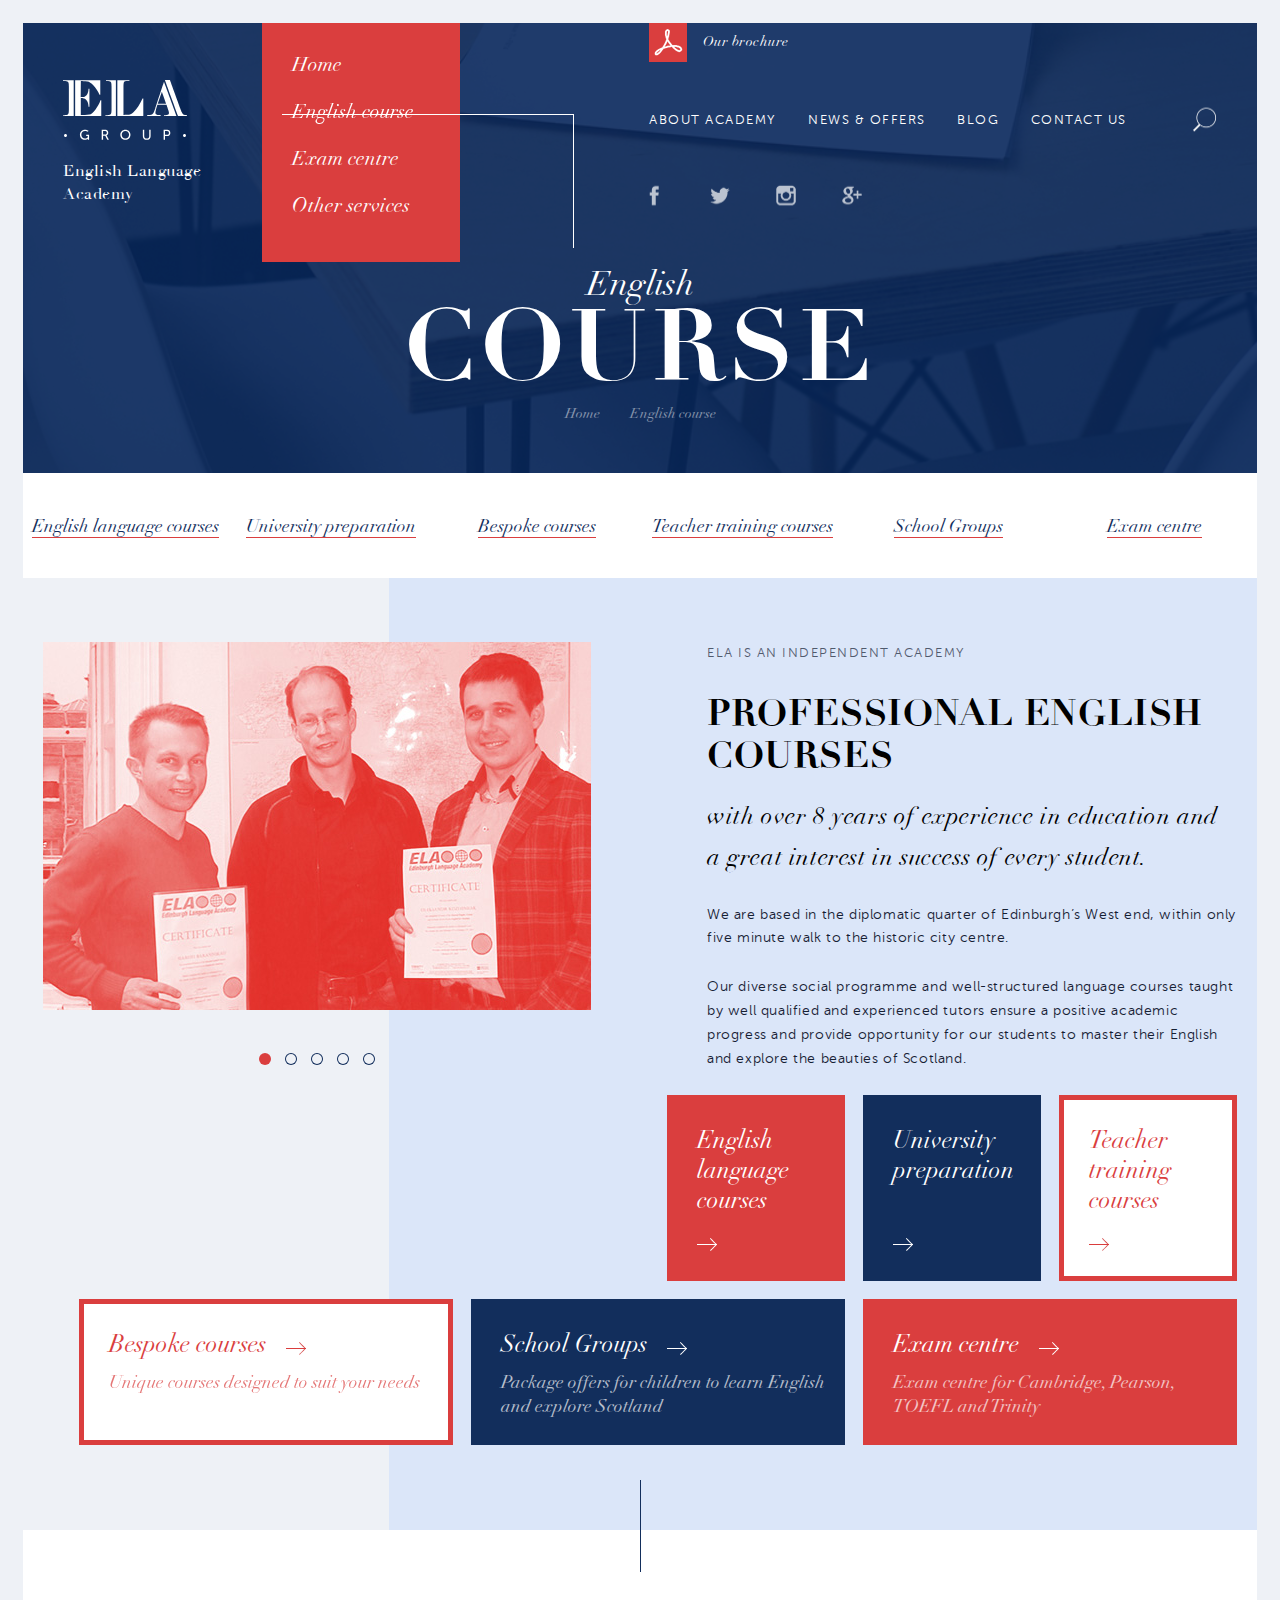
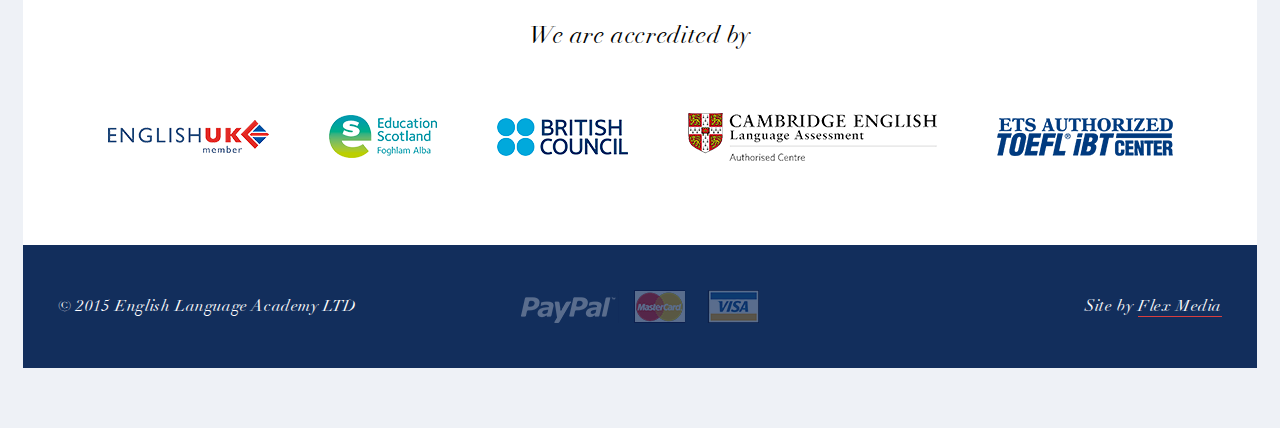
==== commit 222d96be: "fixes" ====
--- a/1-0courses.html
+++ b/1-0courses.html
@@ -314,6 +314,7 @@
 		</div>
 	</div>
 </div>
+<div class="overlay js-overlay"></div>
 <div class="popup js-popup js-popup-search">
 	<button class="close js-close-popup" type="button"><i></i></button>
 	<div class="popup__in">
--- a/css/screen.css
+++ b/css/screen.css
@@ -190,7 +190,7 @@
 .menu a:hover:after { -moz-transform: translate3d(110%, 0, 0); -ms-transform: translate3d(110%, 0, 0); -webkit-transform: translate3d(110%, 0, 0); transform: translate3d(110%, 0, 0); -moz-transition: -moz-transform 0.7s cubic-bezier(1, 0, 0, 1), opacity 0.6s cubic-bezier(0.19, 1, 0.22, 1); -o-transition: -o-transform 0.7s cubic-bezier(1, 0, 0, 1), opacity 0.6s cubic-bezier(0.19, 1, 0.22, 1); -webkit-transition: -webkit-transform 0.7s cubic-bezier(1, 0, 0, 1), opacity 0.6s cubic-bezier(0.19, 1, 0.22, 1); transition: transform 0.7s cubic-bezier(1, 0, 0, 1), opacity 0.6s cubic-bezier(0.19, 1, 0.22, 1); }
 .menu a.is-active:after { -moz-transform: translate3d(0, 0, 0); -ms-transform: translate3d(0, 0, 0); -webkit-transform: translate3d(0, 0, 0); transform: translate3d(0, 0, 0); width: auto; left: 4px; right: 4px; }
 
-.btn-search { position: absolute; right: 0; top: 10px; background: url('../img/icons-se9619ee556.png') 0 -54px no-repeat; background-position: 0 -27px; width: 25px; height: 25px; -moz-background-size: 25px 198px; -webkit-background-size: 25px 198px; background-size: 25px 198px; }
+.btn-search { position: absolute; right: 0; top: 10px; background: url('../img/icons-s24420420a8.png') 0 -134px no-repeat; background-position: 0 -67px; width: 25px; height: 25px; -moz-background-size: 35px 238px; -webkit-background-size: 35px 238px; background-size: 35px 238px; }
 
 .soc { margin-left: -26px; }
 .soc a { display: inline-block; vertical-align: middle; padding: 20px; opacity: 0.7; -moz-transition: opacity 0.3s; -o-transition: opacity 0.3s; -webkit-transition: opacity 0.3s; transition: opacity 0.3s; }
@@ -254,6 +254,11 @@
 @media only screen and (max-width: 1279px) { .title-h1 { font-size: 30px; } }
 @media only screen and (max-width: 1023px) { .title-h1 { margin-bottom: 5px; font-size: 26px; line-height: 36px; } }
 @media only screen and (max-width: 767px) { .title-h1 { margin-bottom: 20px; font-size: 16px; line-height: 20px; } }
+
+.title-h1_mb { margin-bottom: 65px; }
+@media only screen and (max-width: 1279px) { .title-h1_mb { margin-bottom: 50px; } }
+@media only screen and (max-width: 1023px) { .title-h1_mb { margin-bottom: 40px; } }
+@media only screen and (max-width: 767px) { .title-h1_mb { margin-bottom: 30px; } }
 
 .title-h2 { font-size: 24px; font-family: "DidotItalic", Arial, sans-serif; letter-spacing: 0.6px; color: #000; }
 @media only screen and (max-width: 1279px) { .title-h2 { font-size: 20px; } }
@@ -405,13 +410,13 @@
 .part-right:before { bottom: 0; left: 0; height: 5px; width: 0; -moz-transition: width 0.15s linear 0.25s; -o-transition: width 0.15s linear 0.25s; -webkit-transition: width 0.15s linear; -webkit-transition-delay: 0.25s; transition: width 0.15s linear 0.25s; }
 .part-right:after { right: 0; top: 0; width: 5px; height: 0; -moz-transition: height 0.15s linear 0.25s; -o-transition: height 0.15s linear 0.25s; -webkit-transition: height 0.15s linear; -webkit-transition-delay: 0.25s; transition: height 0.15s linear 0.25s; }
 
-.banner { display: block; position: relative; padding: 48px 0 63px; background: #122e5c; text-align: center; color: #fff; overflow: hidden; }
-.banner:before { content: ""; position: absolute; left: 0; top: 0; bottom: 0; width: 100%; background: #da3e3e; z-index: 0; -moz-transform: translate3d(-100%, 0, 0); -ms-transform: translate3d(-100%, 0, 0); -webkit-transform: translate3d(-100%, 0, 0); transform: translate3d(-100%, 0, 0); -moz-transition: -moz-transform 0.3s; -o-transition: -o-transform 0.3s; -webkit-transition: -webkit-transform 0.3s; transition: transform 0.3s; }
+.banner { display: block; position: relative; z-index: 2; padding: 48px 0 63px; background: #122e5c; text-align: center; color: #fff; overflow: hidden; }
+.banner:before { content: ""; position: absolute; left: 0; top: 0; bottom: 0; width: 100%; background: #da3e3e; z-index: -1; -moz-transform: translate3d(-100%, 0, 0); -ms-transform: translate3d(-100%, 0, 0); -webkit-transform: translate3d(-100%, 0, 0); transform: translate3d(-100%, 0, 0); -moz-transition: -moz-transform 0.3s; -o-transition: -o-transform 0.3s; -webkit-transition: -webkit-transform 0.3s; transition: transform 0.3s; }
 .banner:hover:before { -moz-transform: translate3d(0, 0, 0); -ms-transform: translate3d(0, 0, 0); -webkit-transform: translate3d(0, 0, 0); transform: translate3d(0, 0, 0); }
 .banner__text { display: block; font-size: 40px; font-family: "Didot", Arial, sans-serif; }
-.banner__title { display: block; padding-bottom: 55px; position: relative; font-size: 50px; text-transform: uppercase; font-family: "DidotBold", Arial, sans-serif; }
+.banner__title { display: block; position: relative; padding-bottom: 55px; font-size: 50px; text-transform: uppercase; font-family: "DidotBold", Arial, sans-serif; }
 .banner__title:after { content: ""; position: absolute; left: 50%; margin-left: -18px; bottom: 0; width: 36px; height: 3px; background: #fff; }
-.banner img { position: relative; margin-bottom: 36px; }
+.banner img { margin-bottom: 36px; }
 .banner .line-title { margin: 0 20px; }
 
 .line-title { overflow: hidden; text-align: center; font-size: 28px; font-family: "DidotItalic", Arial, sans-serif; color: #fff; }
@@ -452,7 +457,7 @@
 .post:hover .img { opacity: 0.5; }
 .post:hover .link { color: #da3e3e; border-color: transparent; }
 .post:before { content: ""; position: absolute; top: 20px; left: 20px; right: 0; bottom: 0; z-index: -1; background: #fff; }
-.post_single { margin: 50px 0 70px; }
+.post_single { margin: 50px 0 85px; }
 @media only screen and (max-width: 1279px) { .post_single { margin: 20px 0 30px; } }
 @media only screen and (max-width: 1023px) { .post_single { margin: 20px 0 30px; } }
 .post__body { padding-top: 30px; *zoom: 1; }
@@ -474,13 +479,15 @@
 .post-link .meta { margin-top: 10px; }
 .post-link:hover .link { color: #da3e3e; border-color: transparent; }
 
-.popup { opacity: 0; visibility: hidden; position: fixed; padding: 82px 0; top: 50px; left: 50%; bottom: 0; z-index: 15; margin-left: -750px; width: 1500px; background: #122e5c; -moz-transition: opacity 0.4s, -moz-transform 0.4s cubic-bezier(0.7, 0, 0.3, 1); -o-transition: opacity 0.4s, -o-transform 0.4s cubic-bezier(0.7, 0, 0.3, 1); -webkit-transition: opacity 0.4s, -webkit-transform 0.4s cubic-bezier(0.7, 0, 0.3, 1); transition: opacity 0.4s, transform 0.4s cubic-bezier(0.7, 0, 0.3, 1); -moz-transform: translate3d(0, -100%, 0); -ms-transform: translate3d(0, -100%, 0); -webkit-transform: translate3d(0, -100%, 0); transform: translate3d(0, -100%, 0); }
+.overlay { position: fixed; z-index: 14; top: 0; right: 0; bottom: 0; left: 0; display: none; background: #eef1f6; }
+
+.popup { opacity: 0; visibility: hidden; position: fixed; padding: 82px 0; top: 50px; left: 50%; bottom: 50px; z-index: 15; margin-left: -750px; width: 1500px; background: #122e5c; -moz-transition: opacity 0.4s, -moz-transform 0.4s cubic-bezier(0.7, 0, 0.3, 1); -o-transition: opacity 0.4s, -o-transform 0.4s cubic-bezier(0.7, 0, 0.3, 1); -webkit-transition: opacity 0.4s, -webkit-transform 0.4s cubic-bezier(0.7, 0, 0.3, 1); transition: opacity 0.4s, transform 0.4s cubic-bezier(0.7, 0, 0.3, 1); -moz-transform: translate3d(0, -100%, 0); -ms-transform: translate3d(0, -100%, 0); -webkit-transform: translate3d(0, -100%, 0); transform: translate3d(0, -100%, 0); }
 .popup.is-visible-in { opacity: 1; visibility: visible; -moz-transform: translate3d(0, 0, 0); -ms-transform: translate3d(0, 0, 0); -webkit-transform: translate3d(0, 0, 0); transform: translate3d(0, 0, 0); }
 .popup.is-visible-in .popup__in { -moz-transform: translate3d(0, 0, 0); -ms-transform: translate3d(0, 0, 0); -webkit-transform: translate3d(0, 0, 0); transform: translate3d(0, 0, 0); }
 .popup.is-visible-out { opacity: 0; -moz-transform: translate3d(0, 50%, 0); -ms-transform: translate3d(0, 50%, 0); -webkit-transform: translate3d(0, 50%, 0); transform: translate3d(0, 50%, 0); }
-@media only screen and (max-width: 1599px) { .popup { top: 23px; margin-left: -617px; max-width: 1234px; } }
+@media only screen and (max-width: 1599px) { .popup { top: 23px; bottom: 23px; margin-left: -617px; max-width: 1234px; } }
 @media only screen and (max-width: 1279px) { .popup { margin-left: -489px; padding: 40px 0; max-width: 978px; } }
-@media only screen and (max-width: 1023px) { .popup { top: 15px; margin-left: -369px; max-width: 738px; } }
+@media only screen and (max-width: 1023px) { .popup { top: 15px; bottom: 15px; margin-left: -369px; max-width: 738px; } }
 @media only screen and (max-width: 767px) { .popup { margin-left: -145px; max-width: 290px; } }
 .popup_vertical { text-align: center; font-size: 0; overflow-y: auto; }
 .popup_vertical:before { content: ""; display: inline-block; vertical-align: middle; width: 0; height: 100%; }
@@ -527,9 +534,9 @@
 .search__input::-webkit-input-placeholder { opacity: 0.3; }
 .search__input::placeholder { opacity: 0.3; }
 .search__input.has-error { border-color: #da3e3e; }
-.search__btn { position: absolute; right: 12px; top: 36px; background: url("../img/svg/glass.svg") no-repeat 0 0; -moz-background-size: 34px 35px; -o-background-size: 34px 35px; -webkit-background-size: 34px 35px; background-size: 34px 35px; width: 34px; height: 35px; display: inline-block; }
+.search__btn { position: absolute; right: 12px; top: 36px; background: url('../img/icons-s24420420a8.png') 0 -54px no-repeat; background-position: 0 -27px; width: 35px; height: 35px; -moz-background-size: 35px 238px; -webkit-background-size: 35px 238px; background-size: 35px 238px; }
 @media only screen and (max-width: 1279px) { .search__btn { top: 5px; } }
-@media only screen and (max-width: 767px) { .search__btn { background: url("../img/svg/glass.svg") no-repeat 0 0; -moz-background-size: 17px 18px; -o-background-size: 17px 18px; -webkit-background-size: 17px 18px; background-size: 17px 18px; width: 17px; height: 18px; display: inline-block; } }
+@media only screen and (max-width: 767px) { .search__btn { background: url('../img/icons-s24420420a8.png') 0 -134px no-repeat; background-position: 0 -67px; width: 25px; height: 25px; -moz-background-size: 35px 238px; -webkit-background-size: 35px 238px; background-size: 35px 238px; } }
 
 .result { margin-bottom: 45px; color: rgba(255, 255, 255, 0.7); font-family: "DidotItalic", Arial, sans-serif; font-size: 18px; }
 @media only screen and (max-width: 1279px) { .result { margin-bottom: 20px; font-size: 16px; } }
@@ -962,23 +969,23 @@
 .list-icon__table div:first-child img { max-width: 100%; }
 .list-icon__table span { display: block; max-width: 75%; }
 
-.icon-fb { background: url('../img/icons-se9619ee556.png') 0 -163px no-repeat; background-position: 0 -82px; width: 22px; height: 22px; -moz-background-size: 25px 198px; -webkit-background-size: 25px 198px; background-size: 25px 198px; }
-
-.icon-tw { background: url('../img/icons-se9619ee556.png') 0 -325px no-repeat; background-position: 0 -163px; width: 22px; height: 22px; -moz-background-size: 25px 198px; -webkit-background-size: 25px 198px; background-size: 25px 198px; }
-
-.icon-ig { background: url('../img/icons-se9619ee556.png') 0 -271px no-repeat; background-position: 0 -136px; width: 22px; height: 22px; -moz-background-size: 25px 198px; -webkit-background-size: 25px 198px; background-size: 25px 198px; }
-
-.icon-gp { background: url('../img/icons-se9619ee556.png') 0 -217px no-repeat; background-position: 0 -109px; width: 22px; height: 22px; -moz-background-size: 25px 198px; -webkit-background-size: 25px 198px; background-size: 25px 198px; }
-
-.icon-pdf { background: url('../img/icons-se9619ee556.png') 0 -114px no-repeat; width: 38px; height: 39px; }
-
-.icon-cart { background: url('../img/icons-se9619ee556.png') 0 0 no-repeat; width: 17px; height: 14px; }
+.icon-fb { background: url('../img/icons-s24420420a8.png') 0 -243px no-repeat; background-position: 0 -122px; width: 22px; height: 22px; -moz-background-size: 35px 238px; -webkit-background-size: 35px 238px; background-size: 35px 238px; }
+
+.icon-tw { background: url('../img/icons-s24420420a8.png') 0 -405px no-repeat; background-position: 0 -203px; width: 22px; height: 22px; -moz-background-size: 35px 238px; -webkit-background-size: 35px 238px; background-size: 35px 238px; }
+
+.icon-ig { background: url('../img/icons-s24420420a8.png') 0 -351px no-repeat; background-position: 0 -176px; width: 22px; height: 22px; -moz-background-size: 35px 238px; -webkit-background-size: 35px 238px; background-size: 35px 238px; }
+
+.icon-gp { background: url('../img/icons-s24420420a8.png') 0 -297px no-repeat; background-position: 0 -149px; width: 22px; height: 22px; -moz-background-size: 35px 238px; -webkit-background-size: 35px 238px; background-size: 35px 238px; }
+
+.icon-pdf { background: url('../img/icons-s24420420a8.png') 0 -194px no-repeat; width: 38px; height: 39px; }
+
+.icon-cart { background: url('../img/icons-s24420420a8.png') 0 0 no-repeat; width: 17px; height: 14px; }
 
 .icon-arr { background: url("../img/svg/arr.svg") no-repeat 0 0; -moz-background-size: 20px 13px; -o-background-size: 20px 13px; -webkit-background-size: 20px 13px; background-size: 20px 13px; width: 20px; height: 13px; display: inline-block; }
 
 .icon-arr-l { background: url("../img/svg/arr-l.svg") no-repeat 0 0; -moz-background-size: 20px 13px; -o-background-size: 20px 13px; -webkit-background-size: 20px 13px; background-size: 20px 13px; width: 20px; height: 13px; display: inline-block; }
 
-.icon-wtf { background: url('../img/icons-se9619ee556.png') 0 -379px no-repeat; width: 16px; height: 16px; }
+.icon-wtf { background: url('../img/icons-s24420420a8.png') 0 -459px no-repeat; width: 16px; height: 16px; }
 
 .slick-slider { position: relative; display: block; box-sizing: border-box; -moz-box-sizing: border-box; -webkit-touch-callout: none; -webkit-user-select: none; -khtml-user-select: none; -moz-user-select: none; -ms-user-select: none; user-select: none; -ms-touch-action: pan-y; touch-action: pan-y; -webkit-tap-highlight-color: transparent; }
 
@@ -1002,17 +1009,17 @@
 .slick-loading .slick-slide { visibility: hidden; }
 .slick-vertical .slick-slide { display: block; height: auto; border: 1px solid transparent; }
 
-.slick-prev, .slick-next { position: absolute; top: 57px; font: 0/0 a; text-shadow: none; color: transparent; width: 17px; height: 32px; background: none; }
-.slick-prev:before, .slick-prev:after, .slick-next:before, .slick-next:after { content: ""; position: absolute; top: 0; left: 0; -moz-transition: opacity 0.3s; -o-transition: opacity 0.3s; -webkit-transition: opacity 0.3s; transition: opacity 0.3s; }
+.slick-prev, .slick-next { position: absolute; top: 40px; font: 0/0 a; text-shadow: none; color: transparent; width: 34px; height: 64px; background: none; }
+.slick-prev:before, .slick-prev:after, .slick-next:before, .slick-next:after { content: ""; position: absolute; top: 50%; left: 50%; margin-top: -16px; margin-left: -8px; -moz-transition: opacity 0.3s; -o-transition: opacity 0.3s; -webkit-transition: opacity 0.3s; transition: opacity 0.3s; }
 .slick-prev:before, .slick-next:before { opacity: 0; }
 .slick-prev:hover:before, .slick-next:hover:before { opacity: 1; }
 .slick-prev:hover:after, .slick-next:hover:after { opacity: 0; }
 
-.slick-prev { left: -24px; }
+.slick-prev { left: -32px; }
 .slick-prev:before { background: url("../img/svg/prev-red.svg") no-repeat 0 0; -moz-background-size: 17px 32px; -o-background-size: 17px 32px; -webkit-background-size: 17px 32px; background-size: 17px 32px; width: 17px; height: 32px; display: inline-block; }
 .slick-prev:after { background: url("../img/svg/prev.svg") no-repeat 0 0; -moz-background-size: 17px 32px; -o-background-size: 17px 32px; -webkit-background-size: 17px 32px; background-size: 17px 32px; width: 17px; height: 32px; display: inline-block; }
 
-.slick-next { right: -24px; }
+.slick-next { right: -32px; }
 .slick-next:before { background: url("../img/svg/next-red.svg") no-repeat 0 0; -moz-background-size: 17px 32px; -o-background-size: 17px 32px; -webkit-background-size: 17px 32px; background-size: 17px 32px; width: 17px; height: 32px; display: inline-block; }
 .slick-next:after { background: url("../img/svg/next.svg") no-repeat 0 0; -moz-background-size: 17px 32px; -o-background-size: 17px 32px; -webkit-background-size: 17px 32px; background-size: 17px 32px; width: 17px; height: 32px; display: inline-block; }
 
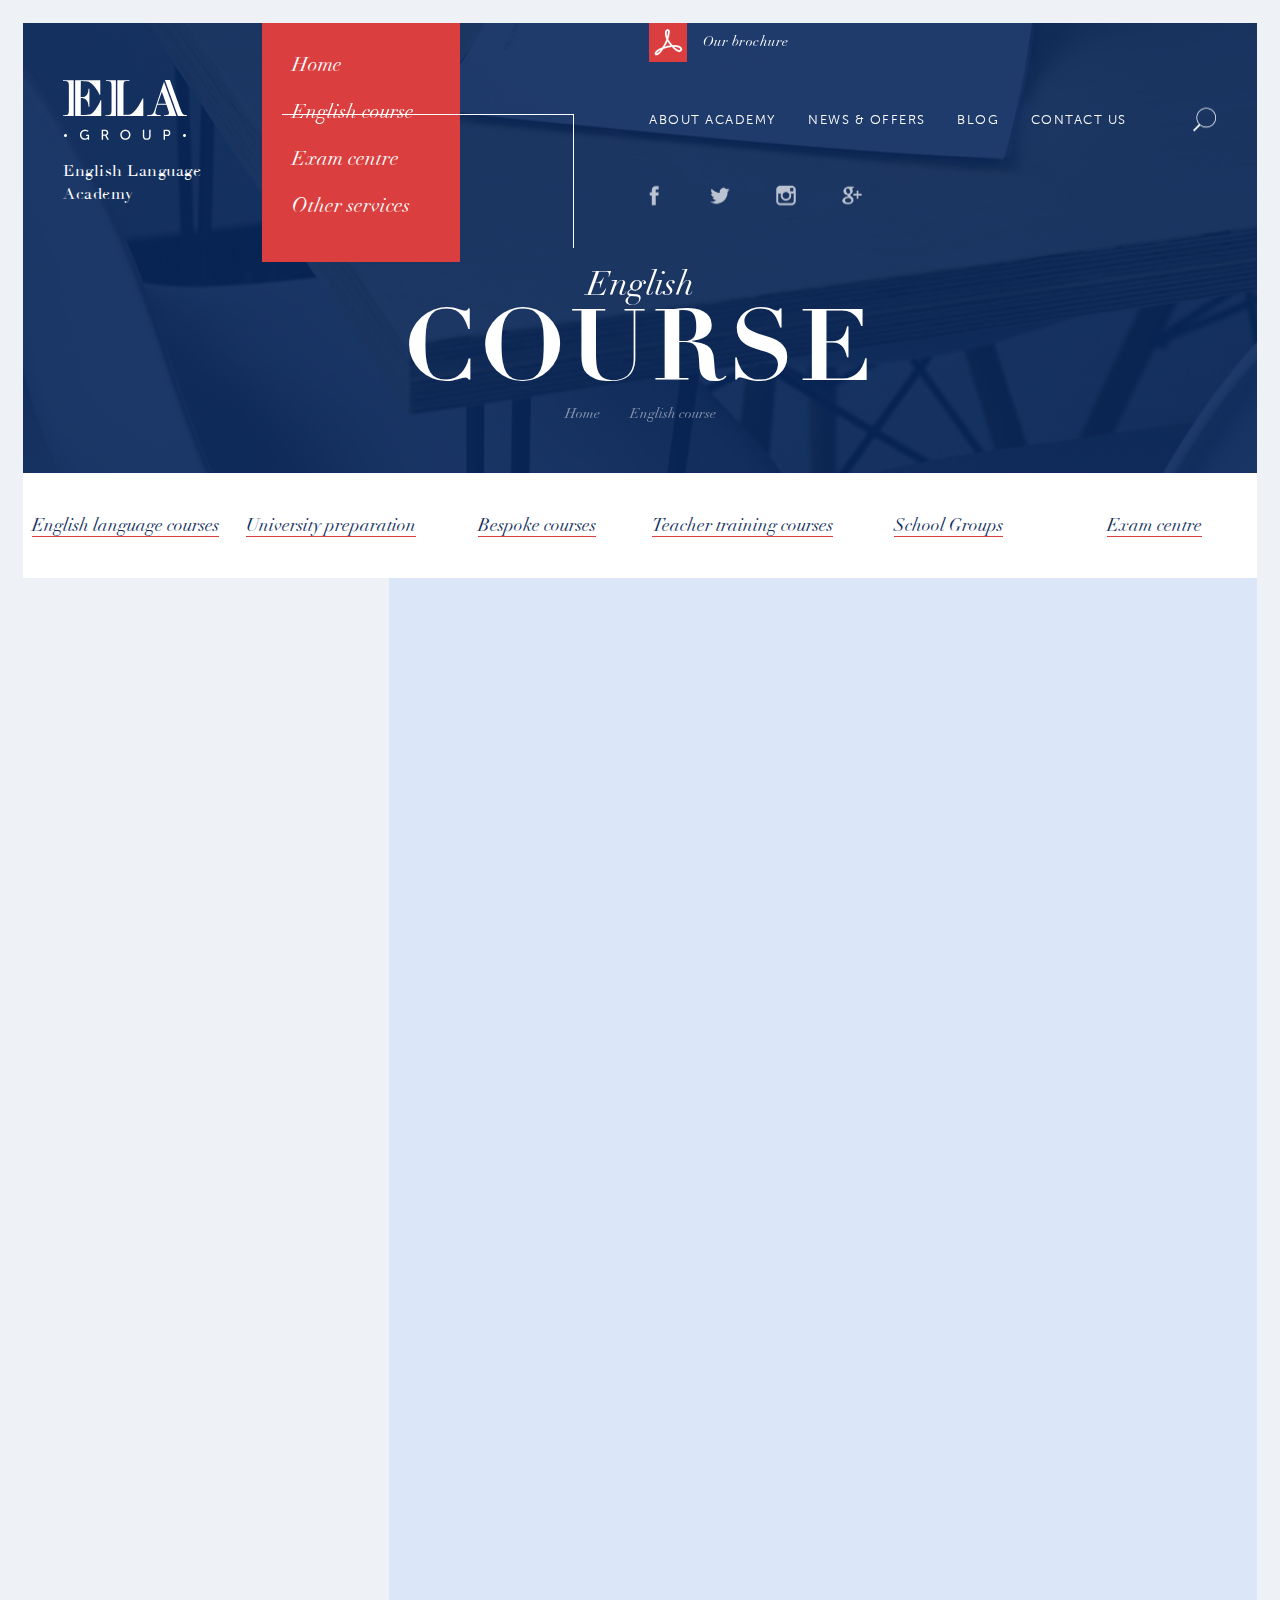
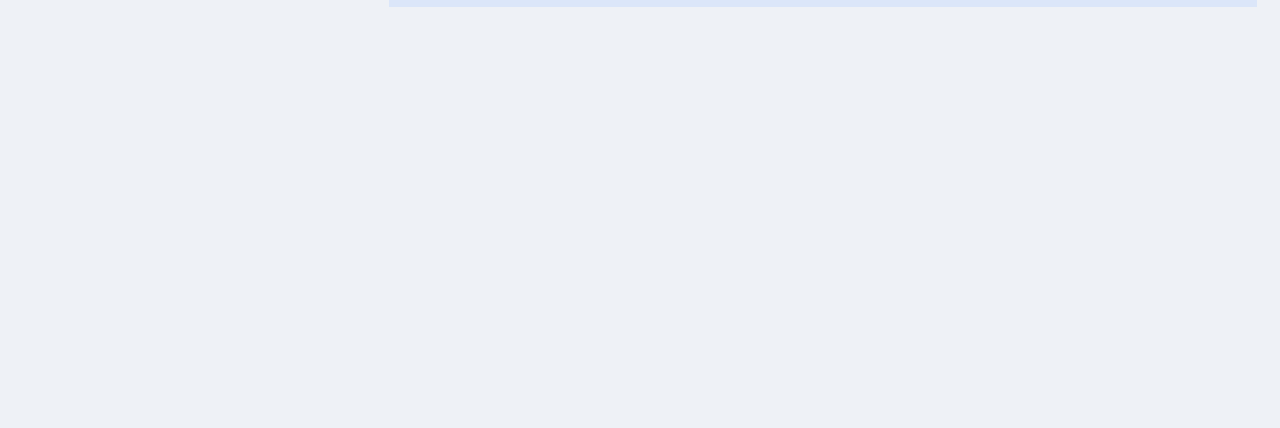
==== commit a3c0f14c: "upd" ====
--- a/1-0courses.html
+++ b/1-0courses.html
@@ -16,15 +16,15 @@
 			<div class="header__in">
 				<div class="l-inner">
 					<div class="header__left">
-						<a class="logo" href="#">
+						<a class="logo" href="#" data-sr="wait .2s">
 							<img src="img/svg/logo.svg" alt="ELA group">
 							English Language Academy
 						</a>
-						<ul class="nav">
+						<ul class="nav" data-sr="wait .9s">
 							<li>
 								<a href="#"><span>Home</span></a>
 							</li>
-							<li class="has-nav-drop is-active">
+							<li class="has-nav-drop is-active" data-sr="wait 1.6s">
 								<a href="#"><span>English <span>course</span></span></a>
 								<ul>
 									<li>
@@ -89,7 +89,7 @@
 							</li>
 						</ul>
 					</div>
-					<div class="header__right">
+					<div class="header__right" data-sr="wait .5s">
 						<a href="#" class="doc">
 							<i class="icon-pdf"></i> 
 							<span>Our brochure</span>
@@ -111,17 +111,17 @@
 						</div>
 					</div>
 				</div>
-				<div class="page-title">
+				<div class="page-title" data-sr="wait 1.3s">
 					<span>English</span>
 					<strong>Course</strong>
 				</div>
-				<div class="breadcrumbs">
+				<div class="breadcrumbs" data-sr="wait 1.3s">
 					<a href="#">Home</a>
 					<a href="#">English course</a>
 				</div>
 				<button class="btn-menu js-toggle-menu" type="button"><i></i></button>
 			</div>
-			<div class="courses-nav">
+			<div class="courses-nav" data-sr="wait 1.9s">
 				<div class="courses-nav__main">
 					<ul class="courses-nav__list">
 						<li><a href="#"><span>English language courses</span></a></li>
@@ -137,7 +137,7 @@
 		<div class="section">
 			<div class="l-inner l-inner_width">
 				<div class="l-cols l-cols_flex">
-					<div class="l-col-left">
+					<div class="l-col-left" data-sr>
 						<div class="slider slider_mb">
 							<div class="js-slider">
 								<div class="img">
@@ -158,7 +158,7 @@
 							</div>
 						</div>
 					</div>
-					<div class="l-col-right">
+					<div class="l-col-right" data-sr>
 						<div class="text">
 							<div class="subtitle">ELA is an independent ACADEMY</div>
 							<div class="title-h1">Professional english courses</div>
@@ -184,7 +184,7 @@
 						</div>
 					</div>
 				</div>
-				<div class="wrap">
+				<div class="wrap" data-sr>
 					<div class="items-wrap">
 						<a class="item item_big item_border" href="#">
 							<span class="item__title">Bespoke courses <i class="icon-arr"></i></span>
@@ -205,7 +205,7 @@
 				</div>
 			</div>	
 		</div>
-		<div class="footer">
+		<div class="footer" data-sr>
 			<div class="title-h2">We are accredited by</div>
 			<div class="footer__logo">
 				<a href="#">
@@ -317,29 +317,31 @@
 <div class="overlay js-overlay"></div>
 <div class="popup js-popup js-popup-search">
 	<button class="close js-close-popup" type="button"><i></i></button>
-	<div class="popup__in">
-		<div class="search">
-			<form class="js-form js-validate">
-				<input class="search__input js-input" type="text" placeholder="Search everything" name="any" value="Course" required>
-				<button class="search__btn" type="submit"></button>
-				<button class="close js-clear-input" type="button" style="display: block;"><i></i></button>
-			</form>
-		</div>
-		<div class="result">
-			<div class="title-h2"><a href="#">School Groups</a></div>
-			<p>Package offers for children to learn English and explore Scotland <span>course</span>.</p>
-		</div>
-		<div class="result">
-			<div class="title-h2"><a href="#">School Groups</a></div>
-			<p>Package offers for children to learn English and explore Scotland <span>course</span>.</p>
-		</div>
-		<div class="result">
-			<div class="title-h2"><a href="#">School Groups</a></div>
-			<p>Package offers for children to learn English and explore Scotland <span>course</span>.</p>
-		</div>
-		<div class="result">
-			<div class="title-h2"><a href="#">School Groups</a></div>
-			<p>Package offers for children to learn English and explore Scotland <span>course</span>.</p>
+	<div class="popup__scroll">
+		<div class="popup__in">
+			<div class="search">
+				<form class="js-form js-validate">
+					<input class="search__input js-input" type="text" placeholder="Search everything" name="any" value="Course" required>
+					<button class="search__btn" type="submit"></button>
+					<button class="close js-clear-input" type="button" style="display: block;"><i></i></button>
+				</form>
+			</div>
+			<div class="result">
+				<div class="title-h2"><a href="#">School Groups</a></div>
+				<p>Package offers for children to learn English and explore Scotland <span>course</span>.</p>
+			</div>
+			<div class="result">
+				<div class="title-h2"><a href="#">School Groups</a></div>
+				<p>Package offers for children to learn English and explore Scotland <span>course</span>.</p>
+			</div>
+			<div class="result">
+				<div class="title-h2"><a href="#">School Groups</a></div>
+				<p>Package offers for children to learn English and explore Scotland <span>course</span>.</p>
+			</div>
+			<div class="result">
+				<div class="title-h2"><a href="#">School Groups</a></div>
+				<p>Package offers for children to learn English and explore Scotland <span>course</span>.</p>
+			</div>
 		</div>
 	</div>
 </div>
--- a/css/screen.css
+++ b/css/screen.css
@@ -404,11 +404,11 @@
 
 .part-left:before, .part-left:after, .part-right:before, .part-right:after { content: ""; position: absolute; background: #da3e3e; }
 
-.part-left:before { top: 0; left: 0; width: 5px; height: 0; -moz-transition: height 0.15s linear 0.1s; -o-transition: height 0.15s linear 0.1s; -webkit-transition: height 0.15s linear; -webkit-transition-delay: 0.1s; transition: height 0.15s linear 0.1s; }
-.part-left:after { left: 0; top: 0; height: 5px; width: 0; -moz-transition: width 0.15s linear 0.1s; -o-transition: width 0.15s linear 0.1s; -webkit-transition: width 0.15s linear; -webkit-transition-delay: 0.1s; transition: width 0.15s linear 0.1s; }
-
-.part-right:before { bottom: 0; left: 0; height: 5px; width: 0; -moz-transition: width 0.15s linear 0.25s; -o-transition: width 0.15s linear 0.25s; -webkit-transition: width 0.15s linear; -webkit-transition-delay: 0.25s; transition: width 0.15s linear 0.25s; }
-.part-right:after { right: 0; top: 0; width: 5px; height: 0; -moz-transition: height 0.15s linear 0.25s; -o-transition: height 0.15s linear 0.25s; -webkit-transition: height 0.15s linear; -webkit-transition-delay: 0.25s; transition: height 0.15s linear 0.25s; }
+.part-left:before { top: 0; left: 0; width: 5px; height: 0; -moz-transition: height 0.1s linear; -o-transition: height 0.1s linear; -webkit-transition: height 0.1s linear; transition: height 0.1s linear; }
+.part-left:after { left: 0; top: 0; height: 5px; width: 0; -moz-transition: width 0.1s linear; -o-transition: width 0.1s linear; -webkit-transition: width 0.1s linear; transition: width 0.1s linear; }
+
+.part-right:before { bottom: 0; left: 0; height: 5px; width: 0; -moz-transition: width 0.1s linear 0.1s; -o-transition: width 0.1s linear 0.1s; -webkit-transition: width 0.1s linear; -webkit-transition-delay: 0.1s; transition: width 0.1s linear 0.1s; }
+.part-right:after { right: 0; top: 0; width: 5px; height: 0; -moz-transition: height 0.1s linear 0.1s; -o-transition: height 0.1s linear 0.1s; -webkit-transition: height 0.1s linear; -webkit-transition-delay: 0.1s; transition: height 0.1s linear 0.1s; }
 
 .banner { display: block; position: relative; z-index: 2; padding: 48px 0 63px; background: #122e5c; text-align: center; color: #fff; overflow: hidden; }
 .banner:before { content: ""; position: absolute; left: 0; top: 0; bottom: 0; width: 100%; background: #da3e3e; z-index: -1; -moz-transform: translate3d(-100%, 0, 0); -ms-transform: translate3d(-100%, 0, 0); -webkit-transform: translate3d(-100%, 0, 0); transform: translate3d(-100%, 0, 0); -moz-transition: -moz-transform 0.3s; -o-transition: -o-transform 0.3s; -webkit-transition: -webkit-transform 0.3s; transition: transform 0.3s; }
@@ -458,7 +458,7 @@
 .post:hover .link { color: #da3e3e; border-color: transparent; }
 .post:before { content: ""; position: absolute; top: 20px; left: 20px; right: 0; bottom: 0; z-index: -1; background: #fff; }
 .post_single { margin: 50px 0 85px; }
-@media only screen and (max-width: 1279px) { .post_single { margin: 20px 0 30px; } }
+@media only screen and (max-width: 1279px) { .post_single { margin: 20px 0 50px; } }
 @media only screen and (max-width: 1023px) { .post_single { margin: 20px 0 30px; } }
 .post__body { padding-top: 30px; *zoom: 1; }
 .post__body:after { content: " "; display: table; clear: both; }
@@ -481,7 +481,7 @@
 
 .overlay { position: fixed; z-index: 14; top: 0; right: 0; bottom: 0; left: 0; display: none; background: #eef1f6; }
 
-.popup { opacity: 0; visibility: hidden; position: fixed; padding: 82px 0; top: 50px; left: 50%; bottom: 50px; z-index: 15; margin-left: -750px; width: 1500px; background: #122e5c; -moz-transition: opacity 0.4s, -moz-transform 0.4s cubic-bezier(0.7, 0, 0.3, 1); -o-transition: opacity 0.4s, -o-transform 0.4s cubic-bezier(0.7, 0, 0.3, 1); -webkit-transition: opacity 0.4s, -webkit-transform 0.4s cubic-bezier(0.7, 0, 0.3, 1); transition: opacity 0.4s, transform 0.4s cubic-bezier(0.7, 0, 0.3, 1); -moz-transform: translate3d(0, -100%, 0); -ms-transform: translate3d(0, -100%, 0); -webkit-transform: translate3d(0, -100%, 0); transform: translate3d(0, -100%, 0); }
+.popup { opacity: 0; visibility: hidden; position: fixed; top: 50px; left: 50%; bottom: 50px; z-index: 15; margin-left: -750px; width: 1500px; background: #122e5c; -moz-transition: opacity 0.4s, -moz-transform 0.4s cubic-bezier(0.7, 0, 0.3, 1); -o-transition: opacity 0.4s, -o-transform 0.4s cubic-bezier(0.7, 0, 0.3, 1); -webkit-transition: opacity 0.4s, -webkit-transform 0.4s cubic-bezier(0.7, 0, 0.3, 1); transition: opacity 0.4s, transform 0.4s cubic-bezier(0.7, 0, 0.3, 1); -moz-transform: translate3d(0, -100%, 0); -ms-transform: translate3d(0, -100%, 0); -webkit-transform: translate3d(0, -100%, 0); transform: translate3d(0, -100%, 0); }
 .popup.is-visible-in { opacity: 1; visibility: visible; -moz-transform: translate3d(0, 0, 0); -ms-transform: translate3d(0, 0, 0); -webkit-transform: translate3d(0, 0, 0); transform: translate3d(0, 0, 0); }
 .popup.is-visible-in .popup__in { -moz-transform: translate3d(0, 0, 0); -ms-transform: translate3d(0, 0, 0); -webkit-transform: translate3d(0, 0, 0); transform: translate3d(0, 0, 0); }
 .popup.is-visible-out { opacity: 0; -moz-transform: translate3d(0, 50%, 0); -ms-transform: translate3d(0, 50%, 0); -webkit-transform: translate3d(0, 50%, 0); transform: translate3d(0, 50%, 0); }
@@ -498,9 +498,11 @@
 .desktop .popup .popup__in::-webkit-scrollbar-thumb { background: rgba(255, 255, 255, 0.5); }
 .popup__vertical { display: inline-block; vertical-align: middle; width: 528px; text-align: left; }
 @media only screen and (max-width: 767px) { .popup__vertical { width: 260px; margin: 0 auto; } }
-.popup__in { margin: 0 auto; padding: 0 30px; width: 775px; max-height: 100%; overflow-y: auto; -moz-transform: translate3d(0, -200px, 0); -ms-transform: translate3d(0, -200px, 0); -webkit-transform: translate3d(0, -200px, 0); transform: translate3d(0, -200px, 0); -moz-transition: -moz-transform 0.4s cubic-bezier(0.7, 0, 0.3, 1) 0.2s; -o-transition: -o-transform 0.4s cubic-bezier(0.7, 0, 0.3, 1) 0.2s; -webkit-transition: -webkit-transform 0.4s cubic-bezier(0.7, 0, 0.3, 1); -webkit-transition-delay: 0.2s; transition: transform 0.4s cubic-bezier(0.7, 0, 0.3, 1) 0.2s; }
+.popup__in { margin: 0 auto; padding: 0 30px; width: 775px; -moz-transform: translate3d(0, -200px, 0); -ms-transform: translate3d(0, -200px, 0); -webkit-transform: translate3d(0, -200px, 0); transform: translate3d(0, -200px, 0); -moz-transition: -moz-transform 0.4s cubic-bezier(0.7, 0, 0.3, 1) 0.2s; -o-transition: -o-transform 0.4s cubic-bezier(0.7, 0, 0.3, 1) 0.2s; -webkit-transition: -webkit-transform 0.4s cubic-bezier(0.7, 0, 0.3, 1); -webkit-transition-delay: 0.2s; transition: transform 0.4s cubic-bezier(0.7, 0, 0.3, 1) 0.2s; }
 @media only screen and (max-width: 1279px) { .popup__in { width: 100%; padding: 0 50px; } }
 @media only screen and (max-width: 767px) { .popup__in { padding: 0 30px; } }
+.popup__scroll { padding: 82px 0; max-height: 100%; overflow-y: auto; }
+@media only screen and (max-width: 1279px) { .popup__scroll { padding: 40px 0; } }
 
 .close { position: absolute; width: 27px; height: 27px; background: none; overflow: hidden; }
 .close:hover:before { -moz-transform: rotate(-45deg) translate3d(-120%, 0, 0); -ms-transform: rotate(-45deg) translate3d(-120%, 0, 0); -webkit-transform: rotate(-45deg) translate3d(-120%, 0, 0); transform: rotate(-45deg) translate3d(-120%, 0, 0); opacity: 0; }
@@ -521,7 +523,7 @@
 .search { position: relative; margin-bottom: 100px; }
 @media only screen and (max-width: 1279px) { .search { margin-bottom: 50px; } }
 @media only screen and (max-width: 767px) { .search { margin-bottom: 30px; } }
-.search .close { left: -27px; bottom: 31px; display: none; }
+.search .close { left: -27px; top: auto; bottom: 31px; display: none; }
 @media only screen and (max-width: 1279px) { .search .close { bottom: 14px; } }
 .search label.has-error { position: absolute; top: 100%; left: 0; color: #da3e3e; font-size: 20px; font-family: "DidotItalic", Arial, sans-serif; }
 .search__input { display: block; width: 100%; padding: 0 77px 0 20px; background: none; border-bottom: 2px solid; height: 97px; font-size: 48px; font-family: "DidotItalic", Arial, sans-serif; color: #fff; }
@@ -629,7 +631,7 @@
 @media only screen and (max-width: 1279px) { .academy:after { left: 306px; margin-top: -4px; } }
 @media only screen and (max-width: 1023px) { .academy:after { left: 216px; margin-top: -6px; } }
 @media only screen and (max-width: 767px) { .academy:after { left: 86px; margin-top: -5px; } }
-.academy.is-animated:after { height: 110px; }
+.academy.is-animated:after { height: 104px; }
 @media only screen and (max-width: 1279px) { .academy.is-animated:after { height: 64px; } }
 @media only screen and (max-width: 1023px) { .academy.is-animated:after { height: 82px; } }
 @media only screen and (max-width: 767px) { .academy.is-animated:after { height: 48px; } }
@@ -645,6 +647,7 @@
 @media only screen and (max-width: 1023px) { .academy.is-animated .academy__img span:first-child:before { width: 50px; } }
 @media only screen and (max-width: 767px) { .academy.is-animated .academy__img span:first-child:before { width: 20px; } }
 .academy.is-animated .academy__img span:first-child:after { width: 100px; }
+@media only screen and (max-width: 1599px) { .academy.is-animated .academy__img span:first-child:after { width: 120px; } }
 .academy.is-animated .academy__img span:last-child:before { width: 100px; }
 @media only screen and (max-width: 1279px) { .academy.is-animated .academy__img span:last-child:before { width: 79px; } }
 @media only screen and (max-width: 767px) { .academy.is-animated .academy__img span:last-child:before { width: 75px; } }
@@ -673,8 +676,8 @@
 @media only screen and (max-width: 1023px) { .academy__img span:first-child:before { bottom: 4px; } }
 @media only screen and (max-width: 767px) { .academy__img span:first-child:before { bottom: 3px; } }
 .academy__img span:first-child:after { bottom: 7px; margin-left: 37px; left: 100%; }
-@media only screen and (max-width: 1279px) { .academy__img span:first-child:after { margin-left: 13px; } }
-@media only screen and (max-width: 767px) { .academy__img span:first-child:after { display: none; } }
+@media only screen and (max-width: 1279px) { .academy__img span:first-child:after { margin-left: 14px; } }
+@media only screen and (max-width: 1023px) { .academy__img span:first-child:after { display: none; } }
 .academy__img span:last-child { right: 300px; bottom: -7px; }
 @media only screen and (max-width: 1279px) { .academy__img span:last-child { right: 272px; } }
 @media only screen and (max-width: 1023px) { .academy__img span:last-child { bottom: -4px; right: 187px; } }
@@ -708,14 +711,14 @@
 .courses-nav__list { display: table; width: 100%; table-layout: fixed; }
 @media only screen and (max-width: 1279px) { .courses-nav__list { table-layout: auto; } }
 @media only screen and (max-width: 767px) { .courses-nav__list { display: block; padding: 10px 0; } }
-.courses-nav__list li { display: table-cell; vertical-align: middle; height: 105px; line-height: 105px; }
-@media only screen and (max-width: 1279px) { .courses-nav__list li { height: 80px; line-height: 80px; } }
+.courses-nav__list li { display: table-cell; vertical-align: middle; }
 @media only screen and (max-width: 767px) { .courses-nav__list li { display: block; height: auto; line-height: 1.2; } }
-.courses-nav__list a { color: #122e5d; display: inline-block; vertical-align: middle; line-height: 1.2; -moz-transition: color 0.3s; -o-transition: color 0.3s; -webkit-transition: color 0.3s; transition: color 0.3s; }
-@media only screen and (max-width: 767px) { .courses-nav__list a { padding: 10px; } }
-.courses-nav__list a:hover { color: #da3e3e; }
+.courses-nav__list a { display: block; color: #122e5d; -moz-transition: background, color, 0.3s; -o-transition: background, color, 0.3s; -webkit-transition: background, color, 0.3s; transition: background, color, 0.3s; height: 105px; line-height: 105px; }
+@media only screen and (max-width: 1279px) { .courses-nav__list a { height: 80px; line-height: 80px; } }
+@media only screen and (max-width: 767px) { .courses-nav__list a { padding: 10px; height: auto; line-height: 1.2; } }
+.courses-nav__list a:hover { color: #da3e3e; background: #FAFAFA; }
 .courses-nav__list a:hover span { border-color: transparent; }
-.courses-nav__list span { border-bottom: 1px solid #da3e3e; -moz-transition: border 0.3s; -o-transition: border 0.3s; -webkit-transition: border 0.3s; transition: border 0.3s; }
+.courses-nav__list span { border-bottom: 1px solid #da3e3e; line-height: 1.2; -moz-transition: border 0.3s; -o-transition: border 0.3s; -webkit-transition: border 0.3s; transition: border 0.3s; }
 
 .text { font-size: 14px; line-height: 1.7; font-family: "museosanscyrl-300", Arial, sans-serif; letter-spacing: 0.6px; color: #152033; }
 @media only screen and (max-width: 767px) { .text { font-size: 12px; } }
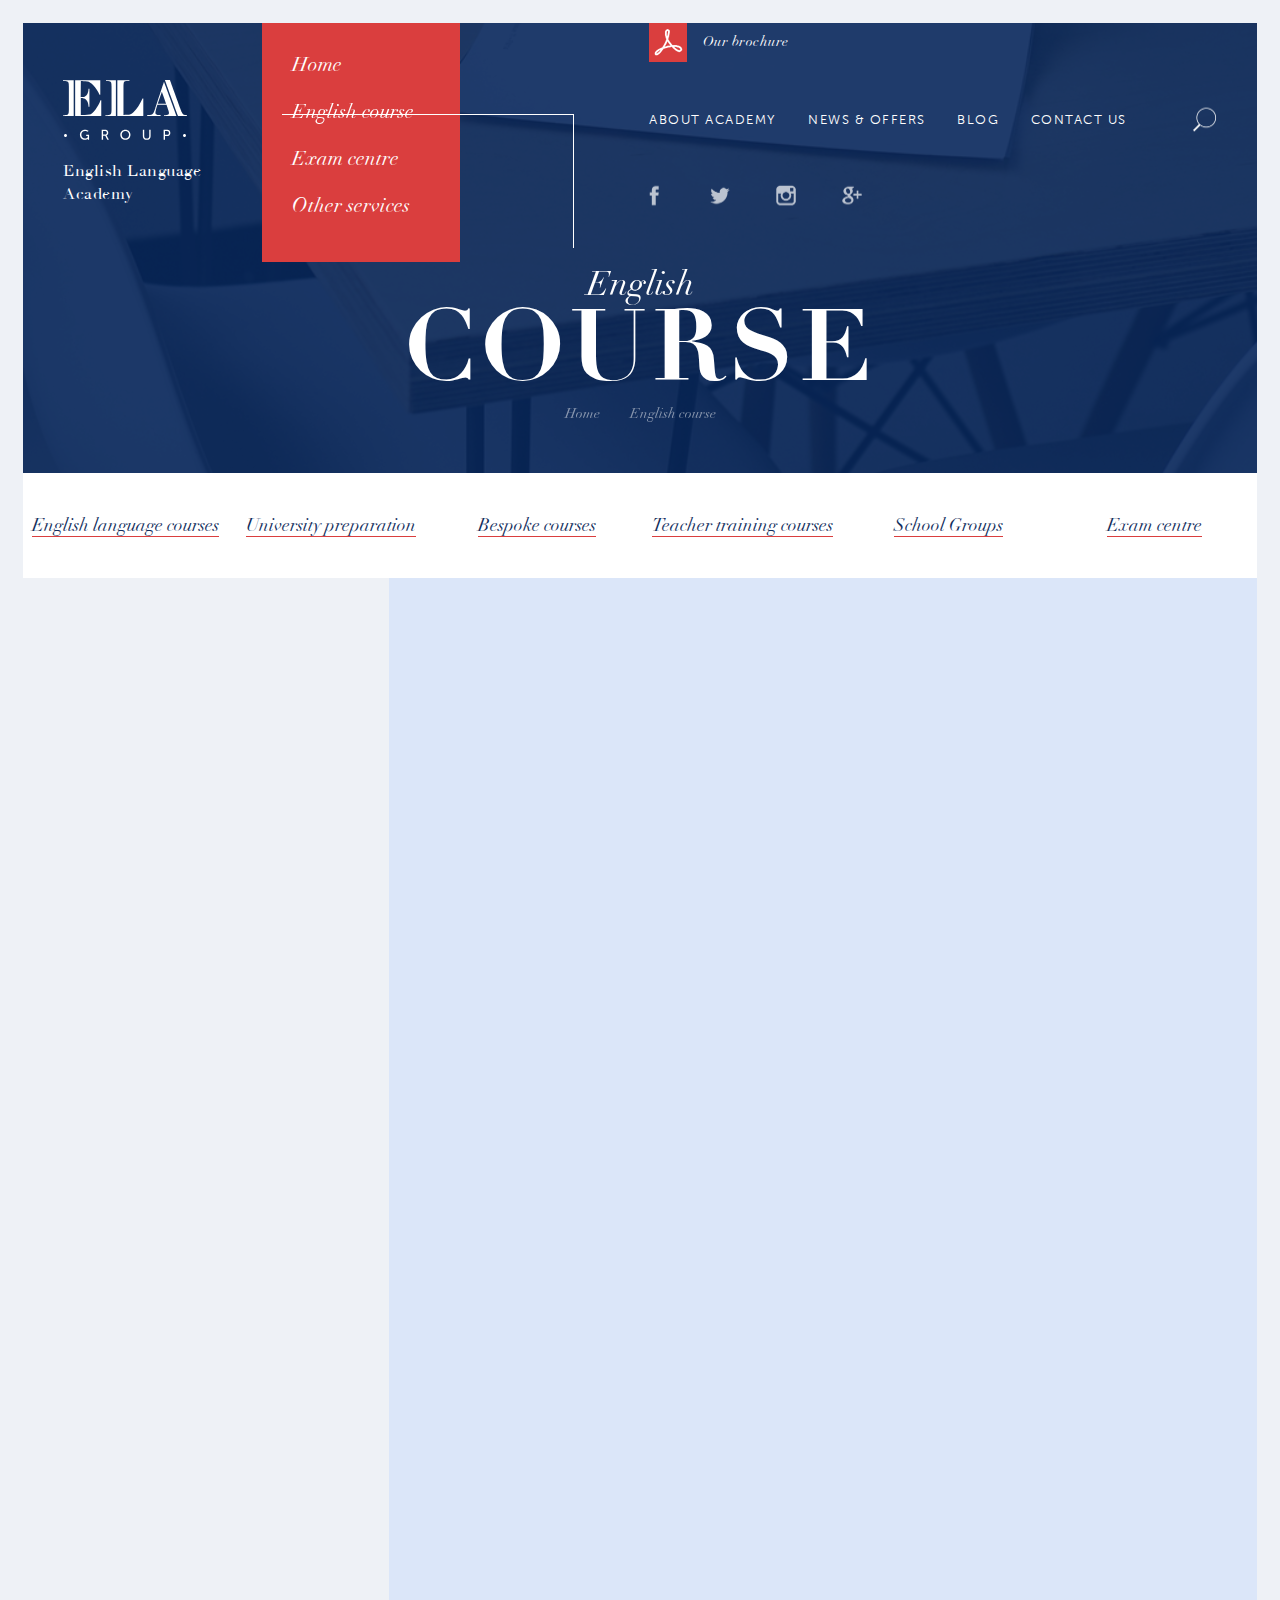
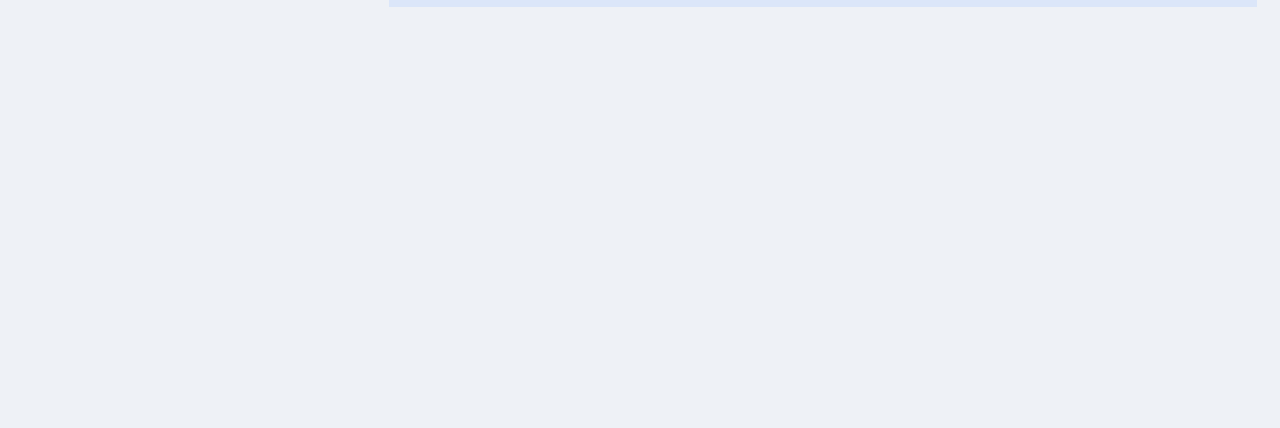
==== commit d208c86a: "upd" ====
--- a/1-0courses.html
+++ b/1-0courses.html
@@ -16,15 +16,15 @@
 			<div class="header__in">
 				<div class="l-inner">
 					<div class="header__left">
-						<a class="logo" href="#" data-sr="wait .2s">
+						<a class="logo" href="#" data-sr="wait .1s">
 							<img src="img/svg/logo.svg" alt="ELA group">
 							English Language Academy
 						</a>
-						<ul class="nav" data-sr="wait .9s">
+						<ul class="nav" data-sr="wait .5s">
 							<li>
 								<a href="#"><span>Home</span></a>
 							</li>
-							<li class="has-nav-drop is-active" data-sr="wait 1.6s">
+							<li class="has-nav-drop is-active" data-sr="wait 0.9s">
 								<a href="#"><span>English <span>course</span></span></a>
 								<ul>
 									<li>
@@ -89,7 +89,7 @@
 							</li>
 						</ul>
 					</div>
-					<div class="header__right" data-sr="wait .5s">
+					<div class="header__right" data-sr="wait .3s">
 						<a href="#" class="doc">
 							<i class="icon-pdf"></i> 
 							<span>Our brochure</span>
@@ -111,17 +111,17 @@
 						</div>
 					</div>
 				</div>
-				<div class="page-title" data-sr="wait 1.3s">
+				<div class="page-title" data-sr="wait 0.7s">
 					<span>English</span>
 					<strong>Course</strong>
 				</div>
-				<div class="breadcrumbs" data-sr="wait 1.3s">
+				<div class="breadcrumbs" data-sr="wait 0.7s">
 					<a href="#">Home</a>
 					<a href="#">English course</a>
 				</div>
 				<button class="btn-menu js-toggle-menu" type="button"><i></i></button>
 			</div>
-			<div class="courses-nav" data-sr="wait 1.9s">
+			<div class="courses-nav" data-sr="wait 1.1s">
 				<div class="courses-nav__main">
 					<ul class="courses-nav__list">
 						<li><a href="#"><span>English language courses</span></a></li>
--- a/css/screen.css
+++ b/css/screen.css
@@ -45,7 +45,7 @@
 .to-center { text-align: center; }
 
 .link { display: inline; font-size: 24px; border-bottom: 1px solid #da3e3e; -moz-transition: border, color, 0.3s; -o-transition: border, color, 0.3s; -webkit-transition: border, color, 0.3s; transition: border, color, 0.3s; color: #122e5c; font-family: "DidotItalic", Arial, sans-serif; }
-@media only screen and (max-width: 1279px) { .link { font-size: 20px; } }
+@media only screen and (max-width: 1230px) { .link { font-size: 20px; } }
 @media only screen and (max-width: 767px) { .link { font-size: 17px; } }
 .link:hover { border-color: transparent; color: #da3e3e; }
 
@@ -57,14 +57,16 @@
 .out { overflow: hidden; }
 
 .l-center { margin: 0 auto; padding: 0 50px; max-width: 1600px; }
-@media only screen and (max-width: 1599px) { .l-center { max-width: 1280px; padding: 0 23px; } }
-@media only screen and (max-width: 1279px) { .l-center { max-width: 1024px; } }
+@media only screen and (max-width: 1550px) { .l-center { max-width: 1280px; padding: 0 23px; } }
+@media only screen and (max-width: 1230px) { .l-center { max-width: 1024px; } }
 @media only screen and (max-width: 1023px) { .l-center { max-width: 768px; padding: 0 15px; } }
 @media only screen and (max-width: 767px) { .l-center { max-width: 320px; } }
 
 .l-inner { margin: 0 170px; *zoom: 1; }
 .l-inner:after { content: " "; display: table; clear: both; }
-@media only screen and (max-width: 1599px) { .l-inner { margin: 0 20px; } }
+@media only screen and (max-width: 1660px) { .l-inner { margin: 0 145px; } }
+@media only screen and (max-width: 1550px) { .l-inner { margin: 0 20px; } }
+@media only screen and (max-width: 1260px) { .l-inner { margin: 0 10px; } }
 @media only screen and (max-width: 1023px) { .l-inner { margin: 0 15px; } }
 @media only screen and (max-width: 767px) { .l-inner { margin: 0 28px; } }
 
@@ -80,11 +82,11 @@
 @media only screen and (max-width: 1023px) { .l-sidebar { float: none; width: 100%; } }
 
 .l-main { overflow: hidden; padding: 0 65px 0 75px; }
-@media only screen and (max-width: 1279px) { .l-main { padding: 0 20px; } }
+@media only screen and (max-width: 1230px) { .l-main { padding: 0 20px; } }
 @media only screen and (max-width: 1023px) { .l-main { padding: 0; } }
 
 .l-col-left { float: left; width: 588px; }
-@media only screen and (max-width: 1279px) { .l-col-left { width: 478px; } }
+@media only screen and (max-width: 1230px) { .l-col-left { width: 478px; } }
 @media only screen and (max-width: 1023px) { .l-col-left { width: 360px; } }
 @media only screen and (max-width: 767px) { .l-col-left { float: none; width: 100%; order: 2; } }
 .l-col-left .l-cols__inner { padding-right: 10px; }
@@ -93,11 +95,11 @@
 @media only screen and (max-width: 1023px) { .l-col-left .text { padding-right: 20px; } }
 @media only screen and (max-width: 767px) { .l-col-left .text { padding-right: 0; } }
 .l-col-left .post-link { padding: 0 150px 0 110px; }
-@media only screen and (max-width: 1279px) { .l-col-left .post-link { padding: 0 50px 0 50px; } }
+@media only screen and (max-width: 1230px) { .l-col-left .post-link { padding: 0 50px 0 50px; } }
 @media only screen and (max-width: 767px) { .l-col-left .post-link { padding: 0; } }
 
 .l-col-right { float: right; width: 570px; }
-@media only screen and (max-width: 1279px) { .l-col-right { width: 457px; } }
+@media only screen and (max-width: 1230px) { .l-col-right { width: 457px; } }
 @media only screen and (max-width: 1023px) { .l-col-right { width: 348px; } }
 @media only screen and (max-width: 767px) { .l-col-right { float: none; width: 100%; -webkit-order: 1; order: 1; } }
 .l-col-right .l-cols__inner { padding-left: 10px; }
@@ -110,7 +112,7 @@
 
 .header { position: relative; z-index: 5; margin-top: 50px; background-repeat: no-repeat; background-size: cover; background-position: 50% 50%; -moz-transform: translate3d(0, 0, 0); -ms-transform: translate3d(0, 0, 0); -webkit-transform: translate3d(0, 0, 0); transform: translate3d(0, 0, 0); }
 .header:before { content: ""; position: absolute; top: 0; right: 0; bottom: 0; left: 0; z-index: -1; background: rgba(8, 39, 91, 0.9); }
-@media only screen and (max-width: 1599px) { .header { margin-top: 23px; } }
+@media only screen and (max-width: 1550px) { .header { margin-top: 23px; } }
 @media only screen and (max-width: 1023px) { .header { margin-top: 15px; overflow: visible; } }
 .header__in { height: 450px; position: relative; z-index: 2; }
 @media only screen and (max-width: 1023px) { .header__in { height: 400px; } }
@@ -120,12 +122,12 @@
 .header__right { float: right; width: 49.2%; }
 @media only screen and (max-width: 1023px) { .header__right { display: none; } }
 .header a { color: #fff; }
-@media only screen and (max-width: 1599px) { .header .l-inner { margin: 0 40px; } }
+@media only screen and (max-width: 1550px) { .header .l-inner { margin: 0 40px; } }
 @media only screen and (max-width: 1023px) { .header .l-inner { margin: 0 50px; } }
 @media only screen and (max-width: 767px) { .header .l-inner { margin: 0 20px; } }
 
 .logo { display: inline-block; vertical-align: middle; width: 195px; font-size: 16px; font-family: "Didot", Arial, sans-serif; line-height: 1.4; letter-spacing: 0.5px; }
-@media only screen and (max-width: 1279px) { .logo { width: 155px; } }
+@media only screen and (max-width: 1230px) { .logo { width: 155px; } }
 @media only screen and (max-width: 1023px) { .logo { width: 170px; font-size: 14px; } }
 @media only screen and (max-width: 767px) { .logo { width: 100px; margin-top: 13px; font-size: 11px; } }
 .logo img { display: block; margin-bottom: 20px; }
@@ -137,13 +139,13 @@
 .nav a { display: block; -moz-transition: background, color, 0.3s; -o-transition: background, color, 0.3s; -webkit-transition: background, color, 0.3s; transition: background, color, 0.3s; }
 .nav > li.is-active > a { position: relative; }
 .nav > li.is-active > a:before { width: 275px; }
-@media only screen and (max-width: 1599px) { .nav > li.is-active > a:before { width: 292px; } }
-@media only screen and (max-width: 1279px) { .nav > li.is-active > a:before { width: 215px; } }
+@media only screen and (max-width: 1550px) { .nav > li.is-active > a:before { width: 292px; } }
+@media only screen and (max-width: 1230px) { .nav > li.is-active > a:before { width: 215px; } }
 @media only screen and (max-width: 1023px) { .nav > li.is-active > a span:before { display: block; } }
 .nav > li.has-nav-drop > a > span:after { content: ""; position: absolute; right: 0; bottom: 8px; opacity: 0; width: 0px; height: 0px; border-style: solid; border-width: 3px 0 3px 6px; border-color: transparent transparent transparent #1f3b6b; -moz-transition: opacity 0.3s; -o-transition: opacity 0.3s; -webkit-transition: opacity 0.3s; transition: opacity 0.3s; }
 .nav > li.has-nav-drop:hover > a > span:after { opacity: 1; }
 .nav > li:first-child.is-active > a:after { height: 293px; }
-@media only screen and (max-width: 1279px) { .nav > li:first-child.is-active > a:after { height: 251px; } }
+@media only screen and (max-width: 1230px) { .nav > li:first-child.is-active > a:after { height: 251px; } }
 .nav > li:nth-child(2).is-active > a:after { height: 134px; }
 .nav > li:nth-child(3).is-active > a:after { height: 134px; }
 .nav > li:nth-child(4).is-active > a:after { height: 134px; }
@@ -152,8 +154,8 @@
 .nav > li > a:before { content: ""; position: absolute; left: 20px; top: 26px; width: 0; height: 1px; background: #fff; -moz-transition: width 0.3s; -o-transition: width 0.3s; -webkit-transition: width 0.3s; transition: width 0.3s; }
 @media only screen and (max-width: 1023px) { .nav > li > a:before { display: none; } }
 .nav > li > a:after { content: ""; position: absolute; left: 294px; top: 26px; width: 1px; height: 0; background: #fff; -moz-transition: height 0.3s; -o-transition: height 0.3s; -webkit-transition: height 0.3s; transition: height 0.3s; }
-@media only screen and (max-width: 1599px) { .nav > li > a:after { left: 311px; } }
-@media only screen and (max-width: 1279px) { .nav > li > a:after { left: 234px; } }
+@media only screen and (max-width: 1550px) { .nav > li > a:after { left: 311px; } }
+@media only screen and (max-width: 1230px) { .nav > li > a:after { left: 234px; } }
 @media only screen and (max-width: 1023px) { .nav > li > a:after { display: none; } }
 .nav > li > a > span { padding: 0 26px 0 0; position: relative; }
 @media only screen and (max-width: 1023px) { .nav > li > a > span { padding-right: 13px; } }
@@ -181,11 +183,11 @@
 .doc span { display: inline-block; vertical-align: middle; margin-left: 12px; }
 
 .menu-wrap { position: relative; margin: 35px 0 20px -15px; }
-@media only screen and (max-width: 1279px) { .menu-wrap { margin-left: -12px; } }
+@media only screen and (max-width: 1230px) { .menu-wrap { margin-left: -12px; } }
 
 .menu { font-family: "museosanscyrl-300", Arial, sans-serif; text-transform: uppercase; letter-spacing: 1.5px; font-size: 0; }
 .menu a { display: inline-block; position: relative; vertical-align: middle; font-size: 13px; padding: 15px 15px; overflow: hidden; }
-@media only screen and (max-width: 1279px) { .menu a { font-size: 11px; padding: 15px 12px; } }
+@media only screen and (max-width: 1230px) { .menu a { font-size: 11px; padding: 15px 12px; } }
 .menu a:after { content: ""; position: absolute; top: 50%; left: 0; height: 1px; width: 100%; background: #fff; -moz-transform: translate3d(-110%, 0, 0); -ms-transform: translate3d(-110%, 0, 0); -webkit-transform: translate3d(-110%, 0, 0); transform: translate3d(-110%, 0, 0); -moz-transition: -moz-transform 0s cubic-bezier(1, 0, 0, 1), opacity 0s cubic-bezier(0.19, 1, 0.22, 1); -o-transition: -o-transform 0s cubic-bezier(1, 0, 0, 1), opacity 0s cubic-bezier(0.19, 1, 0.22, 1); -webkit-transition: -webkit-transform 0s cubic-bezier(1, 0, 0, 1), opacity 0s cubic-bezier(0.19, 1, 0.22, 1); transition: transform 0s cubic-bezier(1, 0, 0, 1), opacity 0s cubic-bezier(0.19, 1, 0.22, 1); }
 .menu a:hover:after { -moz-transform: translate3d(110%, 0, 0); -ms-transform: translate3d(110%, 0, 0); -webkit-transform: translate3d(110%, 0, 0); transform: translate3d(110%, 0, 0); -moz-transition: -moz-transform 0.7s cubic-bezier(1, 0, 0, 1), opacity 0.6s cubic-bezier(0.19, 1, 0.22, 1); -o-transition: -o-transform 0.7s cubic-bezier(1, 0, 0, 1), opacity 0.6s cubic-bezier(0.19, 1, 0.22, 1); -webkit-transition: -webkit-transform 0.7s cubic-bezier(1, 0, 0, 1), opacity 0.6s cubic-bezier(0.19, 1, 0.22, 1); transition: transform 0.7s cubic-bezier(1, 0, 0, 1), opacity 0.6s cubic-bezier(0.19, 1, 0.22, 1); }
 .menu a.is-active:after { -moz-transform: translate3d(0, 0, 0); -ms-transform: translate3d(0, 0, 0); -webkit-transform: translate3d(0, 0, 0); transform: translate3d(0, 0, 0); width: auto; left: 4px; right: 4px; }
@@ -241,27 +243,27 @@
 .touch-nav__back:before { content: ""; position: absolute; left: 0; top: 50%; margin-top: -3px; width: 0px; height: 0px; border-style: solid; border-width: 3px 6px 3px 0; border-color: transparent #fff transparent transparent; }
 
 .subtitle { margin-bottom: 28px; font-size: 13px; font-family: "museosanscyrl-300", Arial, sans-serif; text-transform: uppercase; opacity: 0.7; letter-spacing: 1.5px; }
-@media only screen and (max-width: 1279px) { .subtitle { margin-bottom: 18px; } }
+@media only screen and (max-width: 1230px) { .subtitle { margin-bottom: 18px; } }
 @media only screen and (max-width: 767px) { .subtitle { font-size: 10px; margin-bottom: 10px; } }
 .subtitle_dark { opacity: 1; }
 
 .title { font-size: 24px; font-family: "DidotBold", Arial, sans-serif; color: #122e5c; line-height: 1.25; }
-@media only screen and (max-width: 1279px) { .title { font-size: 20px; } }
+@media only screen and (max-width: 1230px) { .title { font-size: 20px; } }
 @media only screen and (max-width: 1023px) { .title { font-size: 16px; } }
 @media only screen and (max-width: 767px) { .title { font-size: 12px; } }
 
 .title-h1 { margin-bottom: 20px; font-size: 36px; font-family: "DidotBold", Arial, sans-serif; line-height: 42px; color: #000; letter-spacing: 0.6px; text-transform: uppercase; }
-@media only screen and (max-width: 1279px) { .title-h1 { font-size: 30px; } }
+@media only screen and (max-width: 1230px) { .title-h1 { font-size: 30px; } }
 @media only screen and (max-width: 1023px) { .title-h1 { margin-bottom: 5px; font-size: 26px; line-height: 36px; } }
 @media only screen and (max-width: 767px) { .title-h1 { margin-bottom: 20px; font-size: 16px; line-height: 20px; } }
 
 .title-h1_mb { margin-bottom: 65px; }
-@media only screen and (max-width: 1279px) { .title-h1_mb { margin-bottom: 50px; } }
+@media only screen and (max-width: 1230px) { .title-h1_mb { margin-bottom: 50px; } }
 @media only screen and (max-width: 1023px) { .title-h1_mb { margin-bottom: 40px; } }
 @media only screen and (max-width: 767px) { .title-h1_mb { margin-bottom: 30px; } }
 
 .title-h2 { font-size: 24px; font-family: "DidotItalic", Arial, sans-serif; letter-spacing: 0.6px; color: #000; }
-@media only screen and (max-width: 1279px) { .title-h2 { font-size: 20px; } }
+@media only screen and (max-width: 1230px) { .title-h2 { font-size: 20px; } }
 @media only screen and (max-width: 1023px) { .title-h2 { font-size: 16px; } }
 @media only screen and (max-width: 767px) { .title-h2 { font-size: 12px; } }
 .title-h2 a { color: #fff; -moz-transition: color 0.3s; -o-transition: color 0.3s; -webkit-transition: color 0.3s; transition: color 0.3s; }
@@ -269,22 +271,22 @@
 
 .footer { position: relative; margin: 0 0 60px; padding: 90px 0 0; background: #fff; text-align: center; }
 .footer:before { content: ""; position: absolute; top: -50px; left: 50%; width: 1px; height: 92px; background: #122e5c; }
-@media only screen and (max-width: 1279px) { .footer:before { top: -55px; } }
+@media only screen and (max-width: 1230px) { .footer:before { top: -55px; } }
 @media only screen and (max-width: 767px) { .footer:before { display: none; } }
-@media only screen and (max-width: 1279px) { .footer { padding-top: 72px; margin-bottom: 0; } }
+@media only screen and (max-width: 1230px) { .footer { padding-top: 72px; margin-bottom: 0; } }
 @media only screen and (max-width: 1023px) { .footer { padding-top: 62px; } }
 @media only screen and (max-width: 767px) { .footer { padding-top: 20px; } }
 .footer__logo { margin: 61px 0 84px; font-size: 0; }
-@media only screen and (max-width: 1279px) { .footer__logo { margin-bottom: 42px; } }
+@media only screen and (max-width: 1230px) { .footer__logo { margin-bottom: 42px; } }
 @media only screen and (max-width: 1023px) { .footer__logo { margin: 40px 0 22px; } }
 @media only screen and (max-width: 767px) { .footer__logo { margin: 12px 0 18px; } }
 .footer__logo a { display: inline-block; vertical-align: middle; padding: 0 30px; }
-@media only screen and (max-width: 1279px) { .footer__logo a { padding: 0 13px; margin: 0 0 35px; } }
+@media only screen and (max-width: 1230px) { .footer__logo a { padding: 0 13px; margin: 0 0 35px; } }
 @media only screen and (max-width: 1023px) { .footer__logo a { width: 20%; } }
 @media only screen and (max-width: 767px) { .footer__logo a { width: 33.3%; margin-bottom: 12px; } }
 .footer__logo img { display: block; max-width: 100%; margin: 0 auto; }
 .footer__bottom { display: table; table-layout: fixed; width: 100%; font-size: 16px; color: #fff; font-family: "DidotItalic", Arial, sans-serif; }
-@media only screen and (max-width: 1279px) { .footer__bottom { font-size: 14px; } }
+@media only screen and (max-width: 1230px) { .footer__bottom { font-size: 14px; } }
 @media only screen and (max-width: 1023px) { .footer__bottom { font-size: 12px; } }
 @media only screen and (max-width: 767px) { .footer__bottom { display: -webkit-flex; display: flex; -webkit-flex-direction: column; flex-direction: column; padding: 20px 10px; background: #122e5c; text-align: center; } }
 .footer__item { display: table-cell; vertical-align: middle; padding: 45px 35px; text-align: center; background: #122e5c; letter-spacing: 0.6px; }
@@ -304,7 +306,7 @@
 .footer__item .link:hover { color: #fff; }
 
 .btn { display: inline-block; position: relative; padding: 32px 20px 31px; line-height: 1; min-width: 457px; color: #fff; font-size: 13px; z-index: 2; font-family: "museosanscyrl-300", Arial, sans-serif; background: #da3e3e; text-align: center; text-transform: uppercase; -moz-transition: background 0.3s; -o-transition: background 0.3s; -webkit-transition: background 0.3s; transition: background 0.3s; letter-spacing: 1.5px; overflow: hidden; }
-@media only screen and (max-width: 1279px) { .btn { padding: 28px 20px 27px; min-width: 415px; } }
+@media only screen and (max-width: 1230px) { .btn { padding: 28px 20px 27px; min-width: 415px; } }
 @media only screen and (max-width: 1023px) { .btn { padding: 21px 20px 20px; min-width: 330px; } }
 @media only screen and (max-width: 767px) { .btn { min-width: 100%; } }
 .btn:before { content: ""; position: absolute; left: 0; top: 0; bottom: 0; width: 100%; z-index: -1; -moz-transform: translate3d(-100%, 0, 0); -ms-transform: translate3d(-100%, 0, 0); -webkit-transform: translate3d(-100%, 0, 0); transform: translate3d(-100%, 0, 0); -moz-transition: -moz-transform 0.3s; -o-transition: -o-transform 0.3s; -webkit-transition: -webkit-transform 0.3s; transition: transform 0.3s; background: #122e5c; }
@@ -317,33 +319,33 @@
 .btn .icon-arr-l { vertical-align: middle; margin-right: 13px; -moz-transition: -moz-transform 0.3s; -o-transition: -o-transform 0.3s; -webkit-transition: -webkit-transform 0.3s; transition: transform 0.3s; }
 
 .section { position: relative; padding: 64px 0 67px; }
-@media only screen and (max-width: 1279px) { .section { padding: 64px 0 62px; } }
+@media only screen and (max-width: 1230px) { .section { padding: 64px 0 62px; } }
 @media only screen and (max-width: 1023px) { .section { padding: 55px 0 45px; } }
 @media only screen and (max-width: 767px) { .section { padding: 25px 0; } }
 .section:before { content: ""; position: absolute; top: 0; bottom: -77px; left: 366px; right: 0; z-index: -1; background: #dbe6f9; }
-@media only screen and (max-width: 1279px) { .section:before { right: -300px; left: 200px; } }
+@media only screen and (max-width: 1230px) { .section:before { right: -300px; left: 200px; } }
 @media only screen and (max-width: 1023px) { .section:before { left: 103px; } }
 @media only screen and (max-width: 767px) { .section:before { left: 78px; } }
 .section .title-group { padding-right: 100px; float: right; width: 90%; text-align: center; }
-@media only screen and (max-width: 1279px) { .section .title-group { padding-right: 65px; } }
+@media only screen and (max-width: 1230px) { .section .title-group { padding-right: 65px; } }
 @media only screen and (max-width: 1023px) { .section .title-group { padding-right: 35px; } }
 @media only screen and (max-width: 767px) { .section .title-group { padding-right: 0; margin-bottom: 18px; } }
 .section .line-v { top: -85px; left: 650px; height: 0; }
-@media only screen and (max-width: 1599px) { .section .line-v { left: 550px; } }
-@media only screen and (max-width: 1279px) { .section .line-v { left: 400px; top: -77px; } }
+@media only screen and (max-width: 1550px) { .section .line-v { left: 550px; } }
+@media only screen and (max-width: 1230px) { .section .line-v { left: 400px; top: -77px; } }
 .section .line-v.is-animated { height: 583px; }
-@media only screen and (max-width: 1279px) { .section .line-v.is-animated { height: 575px; } }
+@media only screen and (max-width: 1230px) { .section .line-v.is-animated { height: 575px; } }
 .section .line-h { left: 650px; top: 498px; width: 0; }
-@media only screen and (max-width: 1599px) { .section .line-h { left: 582px; } }
-@media only screen and (max-width: 1279px) { .section .line-h { left: 400px; } }
+@media only screen and (max-width: 1550px) { .section .line-h { left: 582px; } }
+@media only screen and (max-width: 1230px) { .section .line-h { left: 400px; } }
 .section .line-h.is-animated { width: 683px; }
-@media only screen and (max-width: 1599px) { .section .line-h.is-animated { width: 550px; } }
+@media only screen and (max-width: 1550px) { .section .line-h.is-animated { width: 550px; } }
 
 .line-v { position: absolute; width: 1px; background: #122e5c; -moz-transition: height 0.6s; -o-transition: height 0.6s; -webkit-transition: height 0.6s; transition: height 0.6s; }
-@media only screen and (max-width: 1279px) { .line-v { display: none; } }
+@media only screen and (max-width: 1230px) { .line-v { display: none; } }
 
 .line-h { position: absolute; height: 1px; background: #122e5c; -moz-transition: width 0.6s; -o-transition: width 0.6s; -webkit-transition: width 0.6s; transition: width 0.6s; }
-@media only screen and (max-width: 1279px) { .line-h { display: none; } }
+@media only screen and (max-width: 1230px) { .line-h { display: none; } }
 
 .section_mod { padding-bottom: 0; }
 
@@ -351,11 +353,11 @@
 .section_white + .footer { margin-top: 142px; }
 @media only screen and (max-width: 767px) { .section_white { padding: 25px 0; } }
 .section_white:before { left: 0; bottom: 0; right: 366px; background: #fff; }
-@media only screen and (max-width: 1279px) { .section_white:before { left: -300px; } }
+@media only screen and (max-width: 1230px) { .section_white:before { left: -300px; } }
 @media only screen and (max-width: 1023px) { .section_white:before { right: 43px; } }
 
 .section_pb { padding-bottom: 105px; }
-@media only screen and (max-width: 1279px) { .section_pb { padding-bottom: 90px; } }
+@media only screen and (max-width: 1230px) { .section_pb { padding-bottom: 90px; } }
 @media only screen and (max-width: 767px) { .section_pb { padding: 25px 0; } }
 
 .section_article:before { right: 172px; }
@@ -365,16 +367,16 @@
 @media only screen and (max-width: 767px) { .items-wrap { text-align: left; } }
 
 .item { position: relative; display: inline-block; vertical-align: top; margin: 0 0 18px 18px; padding: 33px 10px 20px 30px; width: 178px; height: 186px; background: #fff; font-size: 18px; font-family: "DidotLTStdItalic", Arial, sans-serif; color: #fff; line-height: 1.3; text-align: left; -moz-transition: -moz-transform 0.3s; -o-transition: -o-transform 0.3s; -webkit-transition: -webkit-transform 0.3s; transition: transform 0.3s; overflow: hidden; -moz-transform: translate3d(0, 0, 0); -ms-transform: translate3d(0, 0, 0); -webkit-transform: translate3d(0, 0, 0); transform: translate3d(0, 0, 0); }
-@media only screen and (max-width: 1279px) { .item { width: 142px; height: 148px; padding: 20px 10px 20px 15px; margin: 0 0 15px 15px; } }
+@media only screen and (max-width: 1230px) { .item { width: 142px; height: 148px; padding: 20px 10px 20px 15px; margin: 0 0 15px 15px; } }
 @media only screen and (max-width: 1023px) { .item { width: 108px; height: 113px; padding: 6px 7px; margin: 0 0 12px 12px; font-size: 14px; } }
 @media only screen and (max-width: 767px) { .item { margin: 0 0 18px 18px; } }
-.item:before { content: ""; position: absolute; left: 0; top: 0; bottom: 0; width: 100%; z-index: 0; -moz-transform: translate3d(-100%, 0, 0); -ms-transform: translate3d(-100%, 0, 0); -webkit-transform: translate3d(-100%, 0, 0); transform: translate3d(-100%, 0, 0); -moz-transition: -moz-transform 0.3s; -o-transition: -o-transform 0.3s; -webkit-transition: -webkit-transform 0.3s; transition: transform 0.3s; }
+.item:before { content: ""; position: absolute; left: 0; top: 0; bottom: 0; width: 100%; z-index: 0; -moz-transform: translate3d(-106%, 0, 0); -ms-transform: translate3d(-106%, 0, 0); -webkit-transform: translate3d(-106%, 0, 0); transform: translate3d(-106%, 0, 0); -moz-transition: -moz-transform 0.3s; -o-transition: -o-transform 0.3s; -webkit-transition: -webkit-transform 0.3s; transition: transform 0.3s; }
 .item:first-child { margin-left: 0; }
 @media only screen and (max-width: 767px) { .item:nth-child(2n+1) { margin-left: 0; } }
 .item:hover:before { -moz-transform: translate3d(0, 0, 0); -ms-transform: translate3d(0, 0, 0); -webkit-transform: translate3d(0, 0, 0); transform: translate3d(0, 0, 0); }
 .item:hover .icon-arr { -moz-transform: translateX(10px); -ms-transform: translateX(10px); -webkit-transform: translateX(10px); transform: translateX(10px); }
 .item .icon-arr { position: absolute; left: 30px; bottom: 30px; -moz-transition: -moz-transform 0.3s; -o-transition: -o-transform 0.3s; -webkit-transition: -webkit-transform 0.3s; transition: transform 0.3s; }
-@media only screen and (max-width: 1279px) { .item .icon-arr { bottom: 20px; left: 15px; } }
+@media only screen and (max-width: 1230px) { .item .icon-arr { bottom: 20px; left: 15px; } }
 @media only screen and (max-width: 1023px) { .item .icon-arr { bottom: 10px; left: 7px; } }
 .item__title { display: inline-block; position: relative; font-size: 24px; line-height: 1.25; }
 @media only screen and (max-width: 1023px) { .item__title { font-size: 18px; } }
@@ -391,15 +393,15 @@
 .item_border .icon-arr { background: url("../img/svg/arr-red.svg") no-repeat 0 0; -moz-background-size: 20px 13px; -o-background-size: 20px 13px; -webkit-background-size: 20px 13px; background-size: 20px 13px; width: 20px; height: 13px; display: inline-block; }
 @media only screen and (max-width: 1023px) { .item_border .icon-arr { left: 10px; } }
 .item_border:hover { box-shadow: none; }
-.item_border:hover .part-left:before { height: 100%; }
-.item_border:hover .part-left:after { width: 100%; }
-.item_border:hover .part-right:before { width: 100%; }
-.item_border:hover .part-right:after { height: 100%; }
+.item_border:hover .part-left:before { height: 101%; }
+.item_border:hover .part-left:after { width: 101%; }
+.item_border:hover .part-right:before { width: 101%; }
+.item_border:hover .part-right:after { height: 101%; }
 .item_big { width: 374px; height: 146px; }
-@media only screen and (max-width: 1279px) { .item_big { width: 298px; height: 116px; font-size: 16px; } }
+@media only screen and (max-width: 1230px) { .item_big { width: 298px; height: 116px; font-size: 16px; } }
 @media only screen and (max-width: 1023px) { .item_big { padding: 6px 15px; width: 228px; height: 90px; font-size: 14px; } }
 @media only screen and (max-width: 767px) { .item_big { width: 100%; margin-left: 0; } }
-@media only screen and (max-width: 1279px) { .item_big .item__title { font-size: 20px; } }
+@media only screen and (max-width: 1230px) { .item_big .item__title { font-size: 20px; } }
 @media only screen and (max-width: 767px) { .item_big.item_border { padding-top: 10px; } }
 
 .part-left:before, .part-left:after, .part-right:before, .part-right:after { content: ""; position: absolute; background: #da3e3e; }
@@ -427,42 +429,42 @@
 
 .news-cols { padding: 70px 0 140px; position: relative; *zoom: 1; }
 .news-cols:after { content: " "; display: table; clear: both; }
-@media only screen and (max-width: 1279px) { .news-cols { padding: 35px 0 90px; } }
+@media only screen and (max-width: 1230px) { .news-cols { padding: 35px 0 90px; } }
 @media only screen and (max-width: 1023px) { .news-cols { padding-bottom: 75px; } }
 @media only screen and (max-width: 767px) { .news-cols { padding: 25px 0 30px; } }
 .news-cols__left { float: left; padding-top: 45px; width: 196px; }
 @media only screen and (max-width: 767px) { .news-cols__left { float: none; margin: 0 auto 35px; padding: 0; } }
 .news-cols__right { overflow: hidden; padding-left: 100px; }
-@media only screen and (max-width: 1279px) { .news-cols__right { padding-left: 37px; } }
+@media only screen and (max-width: 1230px) { .news-cols__right { padding-left: 37px; } }
 @media only screen and (max-width: 767px) { .news-cols__right { padding: 0; } }
 .news-cols .post { float: left; margin-right: 43px; }
-@media only screen and (max-width: 1279px) { .news-cols .post { margin-left: 0; margin-bottom: 30px; float: none; } }
+@media only screen and (max-width: 1230px) { .news-cols .post { margin-left: 0; margin-bottom: 30px; float: none; } }
 @media only screen and (max-width: 1023px) { .news-cols .post { margin-top: 30px; } }
 @media only screen and (max-width: 767px) { .news-cols .post { margin-top: 0; } }
 .news-cols .post-link { max-width: 72%; }
 .news-cols .line-h { left: 750px; top: 588px; width: 0; }
-@media only screen and (max-width: 1599px) { .news-cols .line-h { left: 618px; } }
-@media only screen and (max-width: 1279px) { .news-cols .line-h { left: 950px; } }
+@media only screen and (max-width: 1550px) { .news-cols .line-h { left: 618px; } }
+@media only screen and (max-width: 1230px) { .news-cols .line-h { left: 950px; } }
 .news-cols .line-h.is-animated { width: 583px; }
-@media only screen and (max-width: 1599px) { .news-cols .line-h.is-animated { width: 515px; } }
-@media only screen and (max-width: 1279px) { .news-cols .line-h.is-animated { left: 490px; width: 461px; top: 498px; } }
+@media only screen and (max-width: 1550px) { .news-cols .line-h.is-animated { width: 515px; } }
+@media only screen and (max-width: 1230px) { .news-cols .line-h.is-animated { left: 490px; width: 461px; top: 498px; } }
 .news-cols .line-v { top: -25px; left: 1332px; height: 0; }
-@media only screen and (max-width: 1599px) { .news-cols .line-v { left: 1132px; } }
-@media only screen and (max-width: 1279px) { .news-cols .line-v { left: 950px; top: 24px; } }
+@media only screen and (max-width: 1550px) { .news-cols .line-v { left: 1132px; } }
+@media only screen and (max-width: 1230px) { .news-cols .line-v { left: 950px; top: 24px; } }
 .news-cols .line-v.is-animated { height: 613px; }
-@media only screen and (max-width: 1279px) { .news-cols .line-v.is-animated { height: 475px; } }
+@media only screen and (max-width: 1230px) { .news-cols .line-v.is-animated { height: 475px; } }
 
 .post { position: relative; display: block; max-width: 446px; padding: 0 20px 30px 0; }
-@media only screen and (max-width: 1279px) { .post { max-width: 395px; } }
+@media only screen and (max-width: 1230px) { .post { max-width: 395px; } }
 .post:hover .img { opacity: 0.5; }
 .post:hover .link { color: #da3e3e; border-color: transparent; }
 .post:before { content: ""; position: absolute; top: 20px; left: 20px; right: 0; bottom: 0; z-index: -1; background: #fff; }
 .post_single { margin: 50px 0 85px; }
-@media only screen and (max-width: 1279px) { .post_single { margin: 20px 0 50px; } }
+@media only screen and (max-width: 1230px) { .post_single { margin: 20px 0 50px; } }
 @media only screen and (max-width: 1023px) { .post_single { margin: 20px 0 30px; } }
 .post__body { padding-top: 30px; *zoom: 1; }
 .post__body:after { content: " "; display: table; clear: both; }
-@media only screen and (max-width: 1279px) { .post__body { padding-top: 20px; } }
+@media only screen and (max-width: 1230px) { .post__body { padding-top: 20px; } }
 .post__main { overflow: hidden; }
 .post .date { float: left; margin-top: -5px; padding: 0 6px; width: 83px; overflow: hidden; -ms-text-overflow: ellipsis; text-overflow: ellipsis; white-space: nowrap; }
 
@@ -485,24 +487,24 @@
 .popup.is-visible-in { opacity: 1; visibility: visible; -moz-transform: translate3d(0, 0, 0); -ms-transform: translate3d(0, 0, 0); -webkit-transform: translate3d(0, 0, 0); transform: translate3d(0, 0, 0); }
 .popup.is-visible-in .popup__in { -moz-transform: translate3d(0, 0, 0); -ms-transform: translate3d(0, 0, 0); -webkit-transform: translate3d(0, 0, 0); transform: translate3d(0, 0, 0); }
 .popup.is-visible-out { opacity: 0; -moz-transform: translate3d(0, 50%, 0); -ms-transform: translate3d(0, 50%, 0); -webkit-transform: translate3d(0, 50%, 0); transform: translate3d(0, 50%, 0); }
-@media only screen and (max-width: 1599px) { .popup { top: 23px; bottom: 23px; margin-left: -617px; max-width: 1234px; } }
-@media only screen and (max-width: 1279px) { .popup { margin-left: -489px; padding: 40px 0; max-width: 978px; } }
+@media only screen and (max-width: 1550px) { .popup { top: 23px; bottom: 23px; margin-left: -617px; max-width: 1234px; } }
+@media only screen and (max-width: 1230px) { .popup { margin-left: -489px; padding: 40px 0; max-width: 978px; } }
 @media only screen and (max-width: 1023px) { .popup { top: 15px; bottom: 15px; margin-left: -369px; max-width: 738px; } }
 @media only screen and (max-width: 767px) { .popup { margin-left: -145px; max-width: 290px; } }
 .popup_vertical { text-align: center; font-size: 0; overflow-y: auto; }
 .popup_vertical:before { content: ""; display: inline-block; vertical-align: middle; width: 0; height: 100%; }
 @media only screen and (max-width: 767px) { .popup_vertical { padding: 15px 0; } }
 .popup .close { right: 30px; top: 30px; }
-@media only screen and (max-width: 1279px) { .popup .close { right: 10px; top: 10px; } }
+@media only screen and (max-width: 1230px) { .popup .close { right: 10px; top: 10px; } }
 .desktop .popup .popup__in::-webkit-scrollbar { width: 4px; height: 4px; }
 .desktop .popup .popup__in::-webkit-scrollbar-thumb { background: rgba(255, 255, 255, 0.5); }
 .popup__vertical { display: inline-block; vertical-align: middle; width: 528px; text-align: left; }
 @media only screen and (max-width: 767px) { .popup__vertical { width: 260px; margin: 0 auto; } }
 .popup__in { margin: 0 auto; padding: 0 30px; width: 775px; -moz-transform: translate3d(0, -200px, 0); -ms-transform: translate3d(0, -200px, 0); -webkit-transform: translate3d(0, -200px, 0); transform: translate3d(0, -200px, 0); -moz-transition: -moz-transform 0.4s cubic-bezier(0.7, 0, 0.3, 1) 0.2s; -o-transition: -o-transform 0.4s cubic-bezier(0.7, 0, 0.3, 1) 0.2s; -webkit-transition: -webkit-transform 0.4s cubic-bezier(0.7, 0, 0.3, 1); -webkit-transition-delay: 0.2s; transition: transform 0.4s cubic-bezier(0.7, 0, 0.3, 1) 0.2s; }
-@media only screen and (max-width: 1279px) { .popup__in { width: 100%; padding: 0 50px; } }
+@media only screen and (max-width: 1230px) { .popup__in { width: 100%; padding: 0 50px; } }
 @media only screen and (max-width: 767px) { .popup__in { padding: 0 30px; } }
 .popup__scroll { padding: 82px 0; max-height: 100%; overflow-y: auto; }
-@media only screen and (max-width: 1279px) { .popup__scroll { padding: 40px 0; } }
+@media only screen and (max-width: 1230px) { .popup__scroll { padding: 40px 0; } }
 
 .close { position: absolute; width: 27px; height: 27px; background: none; overflow: hidden; }
 .close:hover:before { -moz-transform: rotate(-45deg) translate3d(-120%, 0, 0); -ms-transform: rotate(-45deg) translate3d(-120%, 0, 0); -webkit-transform: rotate(-45deg) translate3d(-120%, 0, 0); transform: rotate(-45deg) translate3d(-120%, 0, 0); opacity: 0; }
@@ -521,14 +523,14 @@
 .close_dark i:after { background: #000; }
 
 .search { position: relative; margin-bottom: 100px; }
-@media only screen and (max-width: 1279px) { .search { margin-bottom: 50px; } }
+@media only screen and (max-width: 1230px) { .search { margin-bottom: 50px; } }
 @media only screen and (max-width: 767px) { .search { margin-bottom: 30px; } }
 .search .close { left: -27px; top: auto; bottom: 31px; display: none; }
-@media only screen and (max-width: 1279px) { .search .close { bottom: 14px; } }
+@media only screen and (max-width: 1230px) { .search .close { bottom: 14px; } }
 .search label.has-error { position: absolute; top: 100%; left: 0; color: #da3e3e; font-size: 20px; font-family: "DidotItalic", Arial, sans-serif; }
 .search__input { display: block; width: 100%; padding: 0 77px 0 20px; background: none; border-bottom: 2px solid; height: 97px; font-size: 48px; font-family: "DidotItalic", Arial, sans-serif; color: #fff; }
 @media only screen and (max-width: 767px) { .search__input { padding: 0 45px 0 20px; } }
-@media only screen and (max-width: 1279px) { .search__input { height: 50px; font-size: 30px; } }
+@media only screen and (max-width: 1230px) { .search__input { height: 50px; font-size: 30px; } }
 @media only screen and (max-width: 767px) { .search__input { font-size: 20px; height: 40px; } }
 .search__input:-ms-input-placeholder { opacity: 0.3; }
 .search__input:-moz-placeholder { opacity: 0.3; }
@@ -537,11 +539,11 @@
 .search__input::placeholder { opacity: 0.3; }
 .search__input.has-error { border-color: #da3e3e; }
 .search__btn { position: absolute; right: 12px; top: 36px; background: url('../img/icons-s24420420a8.png') 0 -54px no-repeat; background-position: 0 -27px; width: 35px; height: 35px; -moz-background-size: 35px 238px; -webkit-background-size: 35px 238px; background-size: 35px 238px; }
-@media only screen and (max-width: 1279px) { .search__btn { top: 5px; } }
+@media only screen and (max-width: 1230px) { .search__btn { top: 5px; } }
 @media only screen and (max-width: 767px) { .search__btn { background: url('../img/icons-s24420420a8.png') 0 -134px no-repeat; background-position: 0 -67px; width: 25px; height: 25px; -moz-background-size: 35px 238px; -webkit-background-size: 35px 238px; background-size: 35px 238px; } }
 
 .result { margin-bottom: 45px; color: rgba(255, 255, 255, 0.7); font-family: "DidotItalic", Arial, sans-serif; font-size: 18px; }
-@media only screen and (max-width: 1279px) { .result { margin-bottom: 20px; font-size: 16px; } }
+@media only screen and (max-width: 1230px) { .result { margin-bottom: 20px; font-size: 16px; } }
 @media only screen and (max-width: 1024px) { .result { font-size: 14px; } }
 .result .title-h2 { margin-bottom: 10px; color: #fff; }
 .result span { color: #da3e3e; }
@@ -549,13 +551,13 @@
 .slider { max-width: 548px; padding-bottom: 55px; }
 .slider > div { -moz-transition: opacity 0.3s; -o-transition: opacity 0.3s; -webkit-transition: opacity 0.3s; transition: opacity 0.3s; opacity: 0; visibility: hidden; }
 .slider > div.is-ready { visibility: visible; opacity: 1; }
-@media only screen and (max-width: 1279px) { .slider { max-width: 438px; } }
+@media only screen and (max-width: 1230px) { .slider { max-width: 438px; } }
 @media only screen and (max-width: 1023px) { .slider { max-width: 325px; padding-bottom: 50px; } }
 @media only screen and (max-width: 767px) { .slider { padding-bottom: 35px; margin-top: 24px; } }
 .slider_mb { margin-bottom: 40px; }
 @media only screen and (max-width: 767px) { .slider_mb { float: none; } }
 .slider_big { max-width: 1092px; }
-@media only screen and (max-width: 1599px) { .slider_big { max-width: 100%; } }
+@media only screen and (max-width: 1550px) { .slider_big { max-width: 100%; } }
 .slider_auto { max-width: 100%; }
 
 .field { margin-bottom: 27px; display: block; }
@@ -593,7 +595,7 @@
 .select__main { position: relative; padding: 0 30px 0 16px; overflow: hidden; -ms-text-overflow: ellipsis; text-overflow: ellipsis; white-space: nowrap; height: 43px; line-height: 43px; background: #eef1f6; -moz-transition: background 0.3s; -o-transition: background 0.3s; -webkit-transition: background 0.3s; transition: background 0.3s; }
 .select__main:before { content: ""; position: absolute; top: 13px; right: 15px; width: 0px; height: 0px; border-style: solid; border-width: 0 2.5px 4px 2.5px; border-color: transparent transparent #122e5c transparent; }
 .select__main:after { content: ""; position: absolute; bottom: 13px; right: 15px; width: 0px; height: 0px; border-style: solid; border-width: 4px 2.5px 0 2.5px; border-color: #122e5c transparent transparent transparent; }
-.select select { position: absolute; opacity: 0; z-index: 2; left: 0; top: 0; height: 45px; width: 100%; }
+.select select { position: absolute; opacity: 0; z-index: 2; left: 0; top: 0; height: 45px; width: 100%; -webkit-appearance: none; }
 
 .number { position: relative; display: inline-block; vertical-align: middle; width: 117px; }
 .number__plus, .number__minus { position: absolute; top: -2px; width: 25px; height: 38px; background: #eef1f6; font-family: "museosanscyrl-300", Arial, sans-serif; font-size: 20px; color: #122e5c; -moz-transition: background 0.3s; -o-transition: background 0.3s; -webkit-transition: background 0.3s; transition: background 0.3s; }
@@ -619,40 +621,40 @@
 .btn-info .icon-wtf { margin-right: 5px; }
 
 .index-page .header__in { height: 660px; }
-@media only screen and (max-width: 1279px) { .index-page .header__in { height: 530px; } }
+@media only screen and (max-width: 1230px) { .index-page .header__in { height: 530px; } }
 @media only screen and (max-width: 1023px) { .index-page .header__in { height: 475px; } }
 @media only screen and (max-width: 767px) { .index-page .header__in { height: 268px; } }
 
 .academy { position: absolute; left: 50%; right: 0; bottom: 98px; margin-left: -467px; width: 935px; text-align: center; }
-@media only screen and (max-width: 1279px) { .academy { bottom: 60px; width: 765px; margin-left: -383px; } }
+@media only screen and (max-width: 1230px) { .academy { bottom: 60px; width: 765px; margin-left: -383px; } }
 @media only screen and (max-width: 1023px) { .academy { margin-left: -287px; width: 575px; bottom: 76px; } }
 @media only screen and (max-width: 767px) { .academy { margin-left: -125px; width: 250px; bottom: 43px; } }
 .academy:after { content: ""; position: absolute; top: 100%; left: 379px; margin-top: -6px; height: 0; width: 1px; background: #fff; -moz-transition: height 0.3s; -o-transition: height 0.3s; -webkit-transition: height 0.3s; transition: height 0.3s; }
-@media only screen and (max-width: 1279px) { .academy:after { left: 306px; margin-top: -4px; } }
+@media only screen and (max-width: 1230px) { .academy:after { left: 306px; margin-top: -4px; } }
 @media only screen and (max-width: 1023px) { .academy:after { left: 216px; margin-top: -6px; } }
 @media only screen and (max-width: 767px) { .academy:after { left: 86px; margin-top: -5px; } }
 .academy.is-animated:after { height: 104px; }
-@media only screen and (max-width: 1279px) { .academy.is-animated:after { height: 64px; } }
+@media only screen and (max-width: 1230px) { .academy.is-animated:after { height: 64px; } }
 @media only screen and (max-width: 1023px) { .academy.is-animated:after { height: 82px; } }
 @media only screen and (max-width: 767px) { .academy.is-animated:after { height: 48px; } }
 .academy.is-animated .academy__img:before { width: 90px; }
-@media only screen and (max-width: 1279px) { .academy.is-animated .academy__img:before { width: 100px; } }
+@media only screen and (max-width: 1230px) { .academy.is-animated .academy__img:before { width: 100px; } }
 @media only screen and (max-width: 767px) { .academy.is-animated .academy__img:before { width: 38px; } }
 .academy.is-animated .academy__img:after { width: 378px; }
-@media only screen and (max-width: 1279px) { .academy.is-animated .academy__img:after { width: 314px; } }
+@media only screen and (max-width: 1230px) { .academy.is-animated .academy__img:after { width: 314px; } }
 @media only screen and (max-width: 1023px) { .academy.is-animated .academy__img:after { width: 238px; } }
 @media only screen and (max-width: 767px) { .academy.is-animated .academy__img:after { width: 106px; } }
 .academy.is-animated .academy__img span:first-child:before { width: 115px; }
-@media only screen and (max-width: 1279px) { .academy.is-animated .academy__img span:first-child:before { width: 105px; } }
+@media only screen and (max-width: 1230px) { .academy.is-animated .academy__img span:first-child:before { width: 105px; } }
 @media only screen and (max-width: 1023px) { .academy.is-animated .academy__img span:first-child:before { width: 50px; } }
 @media only screen and (max-width: 767px) { .academy.is-animated .academy__img span:first-child:before { width: 20px; } }
 .academy.is-animated .academy__img span:first-child:after { width: 100px; }
-@media only screen and (max-width: 1599px) { .academy.is-animated .academy__img span:first-child:after { width: 120px; } }
+@media only screen and (max-width: 1550px) { .academy.is-animated .academy__img span:first-child:after { width: 120px; } }
 .academy.is-animated .academy__img span:last-child:before { width: 100px; }
-@media only screen and (max-width: 1279px) { .academy.is-animated .academy__img span:last-child:before { width: 79px; } }
+@media only screen and (max-width: 1230px) { .academy.is-animated .academy__img span:last-child:before { width: 79px; } }
 @media only screen and (max-width: 767px) { .academy.is-animated .academy__img span:last-child:before { width: 75px; } }
 .academy.is-animated .academy__img span:last-child:after { width: 263px; }
-@media only screen and (max-width: 1279px) { .academy.is-animated .academy__img span:last-child:after { width: 257px; } }
+@media only screen and (max-width: 1230px) { .academy.is-animated .academy__img span:last-child:after { width: 257px; } }
 @media only screen and (max-width: 1023px) { .academy.is-animated .academy__img span:last-child:after { width: 180px; } }
 @media only screen and (max-width: 767px) { .academy.is-animated .academy__img span:last-child:after { width: 20px; } }
 .academy.is-animated .academy__in:before { left: 0; top: 0; height: 100%; }
@@ -662,59 +664,59 @@
 .academy__img:before { left: 0; bottom: 0; width: 0; }
 .academy__img:after { right: 0; top: 0; width: 0; }
 .academy__img span { position: absolute; line-height: 1; font-family: "DidotItalic", Arial, sans-serif; font-size: 40px; }
-@media only screen and (max-width: 1279px) { .academy__img span { font-size: 28px; } }
+@media only screen and (max-width: 1230px) { .academy__img span { font-size: 28px; } }
 @media only screen and (max-width: 1023px) { .academy__img span { font-size: 24px; } }
 @media only screen and (max-width: 767px) { .academy__img span { font-size: 16px; } }
 .academy__img span:before, .academy__img span:after { content: ""; position: absolute; height: 1px; background: #fff; width: 0; -moz-transition: width 0.3s; -o-transition: width 0.3s; -webkit-transition: width 0.3s; transition: width 0.3s; }
 .academy__img span:before { right: 100%; }
 .academy__img span:first-child { margin-bottom: -8px; left: 115px; bottom: 100%; }
-@media only screen and (max-width: 1279px) { .academy__img span:first-child { left: 105px; margin-bottom: -6px; } }
+@media only screen and (max-width: 1230px) { .academy__img span:first-child { left: 105px; margin-bottom: -6px; } }
 @media only screen and (max-width: 1023px) { .academy__img span:first-child { left: 50px; margin-bottom: -5px; } }
 @media only screen and (max-width: 767px) { .academy__img span:first-child { left: 20px; margin-bottom: -4px; } }
 .academy__img span:first-child:before { bottom: 7px; }
-@media only screen and (max-width: 1279px) { .academy__img span:first-child:before { bottom: 5px; } }
+@media only screen and (max-width: 1230px) { .academy__img span:first-child:before { bottom: 5px; } }
 @media only screen and (max-width: 1023px) { .academy__img span:first-child:before { bottom: 4px; } }
 @media only screen and (max-width: 767px) { .academy__img span:first-child:before { bottom: 3px; } }
 .academy__img span:first-child:after { bottom: 7px; margin-left: 37px; left: 100%; }
-@media only screen and (max-width: 1279px) { .academy__img span:first-child:after { margin-left: 14px; } }
+@media only screen and (max-width: 1230px) { .academy__img span:first-child:after { margin-left: 14px; } }
 @media only screen and (max-width: 1023px) { .academy__img span:first-child:after { display: none; } }
 .academy__img span:last-child { right: 300px; bottom: -7px; }
-@media only screen and (max-width: 1279px) { .academy__img span:last-child { right: 272px; } }
+@media only screen and (max-width: 1230px) { .academy__img span:last-child { right: 272px; } }
 @media only screen and (max-width: 1023px) { .academy__img span:last-child { bottom: -4px; right: 187px; } }
 @media only screen and (max-width: 767px) { .academy__img span:last-child { right: 27px; } }
 .academy__img span:last-child:before { bottom: 7px; }
-@media only screen and (max-width: 1279px) { .academy__img span:last-child:before { bottom: 5px; } }
+@media only screen and (max-width: 1230px) { .academy__img span:last-child:before { bottom: 5px; } }
 @media only screen and (max-width: 1023px) { .academy__img span:last-child:before { bottom: 4px; } }
 @media only screen and (max-width: 767px) { .academy__img span:last-child:before { bottom: 3px; } }
 .academy__img span:last-child:after { bottom: 7px; margin-left: 37px; left: 100%; }
-@media only screen and (max-width: 1279px) { .academy__img span:last-child:after { margin-left: 15px; } }
+@media only screen and (max-width: 1230px) { .academy__img span:last-child:after { margin-left: 15px; } }
 @media only screen and (max-width: 1023px) { .academy__img span:last-child:after { bottom: 4px; margin-left: 6px; } }
 .academy__in { position: relative; padding: 0 88px; }
-@media only screen and (max-width: 1279px) { .academy__in { padding: 0 95px; } }
+@media only screen and (max-width: 1230px) { .academy__in { padding: 0 95px; } }
 @media only screen and (max-width: 1023px) { .academy__in { padding: 0 53px; } }
 @media only screen and (max-width: 767px) { .academy__in { padding: 0 18px; } }
 .academy__in:before, .academy__in:after { content: ""; position: absolute; width: 1px; background: #fff; height: 0; -moz-transition: height 0.3s; -o-transition: height 0.3s; -webkit-transition: height 0.3s; transition: height 0.3s; }
 .academy__in img { display: block; width: 100%; }
 
 .about .title-h2 { margin-bottom: 55px; }
-@media only screen and (max-width: 1279px) { .about .title-h2 { margin-bottom: 37px; } }
+@media only screen and (max-width: 1230px) { .about .title-h2 { margin-bottom: 37px; } }
 @media only screen and (max-width: 1023px) { .about .title-h2 { margin-bottom: 15px; } }
 
 .courses-nav { position: relative; z-index: 2; *zoom: 1; text-align: center; font-family: "DidotItalic", Arial, sans-serif; font-size: 18px; }
 .courses-nav:after { content: " "; display: table; clear: both; }
-@media only screen and (max-width: 1279px) { .courses-nav { font-size: 16px; } }
+@media only screen and (max-width: 1230px) { .courses-nav { font-size: 16px; } }
 @media only screen and (max-width: 1023px) { .courses-nav { position: static; } }
 .courses-nav__title { float: left; height: 105px; line-height: 105px; width: 305px; color: #fff; }
-@media only screen and (max-width: 1279px) { .courses-nav__title { height: 80px; line-height: 80px; } }
+@media only screen and (max-width: 1230px) { .courses-nav__title { height: 80px; line-height: 80px; } }
 @media only screen and (max-width: 1023px) { .courses-nav__title { display: none; } }
 .courses-nav__main { overflow: hidden; background: #fff; }
 .courses-nav__list { display: table; width: 100%; table-layout: fixed; }
-@media only screen and (max-width: 1279px) { .courses-nav__list { table-layout: auto; } }
+@media only screen and (max-width: 1230px) { .courses-nav__list { table-layout: auto; } }
 @media only screen and (max-width: 767px) { .courses-nav__list { display: block; padding: 10px 0; } }
 .courses-nav__list li { display: table-cell; vertical-align: middle; }
 @media only screen and (max-width: 767px) { .courses-nav__list li { display: block; height: auto; line-height: 1.2; } }
 .courses-nav__list a { display: block; color: #122e5d; -moz-transition: background, color, 0.3s; -o-transition: background, color, 0.3s; -webkit-transition: background, color, 0.3s; transition: background, color, 0.3s; height: 105px; line-height: 105px; }
-@media only screen and (max-width: 1279px) { .courses-nav__list a { height: 80px; line-height: 80px; } }
+@media only screen and (max-width: 1230px) { .courses-nav__list a { height: 80px; line-height: 80px; } }
 @media only screen and (max-width: 767px) { .courses-nav__list a { padding: 10px; height: auto; line-height: 1.2; } }
 .courses-nav__list a:hover { color: #da3e3e; background: #FAFAFA; }
 .courses-nav__list a:hover span { border-color: transparent; }
@@ -729,14 +731,14 @@
 .text ul li:before { content: ""; position: absolute; left: 0; top: 10px; height: 1px; width: 26px; background: #da3e3e; }
 
 .page-title { position: relative; top: 0; text-align: center; color: #fff; }
-@media only screen and (max-width: 1279px) { .page-title { margin-top: 20px; } }
+@media only screen and (max-width: 1230px) { .page-title { margin-top: 20px; } }
 @media only screen and (max-width: 1023px) { .page-title { margin-top: 10px; } }
 @media only screen and (max-width: 767px) { .page-title { margin-top: 30px; } }
 .page-title span { display: block; margin-bottom: -25px; font-size: 34px; font-family: "DidotItalic", Arial, sans-serif; }
-@media only screen and (max-width: 1279px) { .page-title span { font-size: 30px; margin-bottom: -10px; } }
+@media only screen and (max-width: 1230px) { .page-title span { font-size: 30px; margin-bottom: -10px; } }
 @media only screen and (max-width: 1023px) { .page-title span { margin-bottom: 0; font-size: 20px; } }
 .page-title strong { font-weight: normal; font-family: "DidotBold", Arial, sans-serif; text-transform: uppercase; font-size: 100px; letter-spacing: 5px; }
-@media only screen and (max-width: 1279px) { .page-title strong { font-size: 80px; } }
+@media only screen and (max-width: 1230px) { .page-title strong { font-size: 80px; } }
 @media only screen and (max-width: 1023px) { .page-title strong { font-size: 50px; } }
 @media only screen and (max-width: 767px) { .page-title strong { font-size: 20px; } }
 
@@ -801,13 +803,13 @@
 .article:after { content: " "; display: table; clear: both; }
 @media only screen and (max-width: 767px) { .article { font-size: 12px; } }
 .article + .btn { margin: 100px 0 60px; }
-@media only screen and (max-width: 1279px) { .article + .btn { margin: 60px 0 30px; } }
+@media only screen and (max-width: 1230px) { .article + .btn { margin: 60px 0 30px; } }
 @media only screen and (max-width: 1023px) { .article + .btn { margin: 30px 0 15px; } }
 .article > h2:first-child { margin-top: 0; }
 .article > a { display: inline; border-bottom: 1px solid #da3e3e; -moz-transition: border, color, 0.3s; -o-transition: border, color, 0.3s; -webkit-transition: border, color, 0.3s; transition: border, color, 0.3s; color: #122e5c; font-family: "DidotItalic", Arial, sans-serif; }
 .article > a:hover { border-color: transparent; color: #da3e3e; }
 .article h2 { margin: 65px 0 35px; color: #122e5c; font-family: "DidotBold", Arial, sans-serif; line-height: 1.25; font-size: 24px; }
-@media only screen and (max-width: 1279px) { .article h2 { margin: 45px 0 15px; font-size: 20px; } }
+@media only screen and (max-width: 1230px) { .article h2 { margin: 45px 0 15px; font-size: 20px; } }
 @media only screen and (max-width: 1023px) { .article h2 { margin: 25px 0 15px; font-size: 18px; } }
 @media only screen and (max-width: 767px) { .article h2 { font-size: 16px; } }
 .article > p { margin: 25px 0; }
@@ -817,28 +819,28 @@
 .article > ul li { position: relative; margin: 18px 0; padding-left: 20px; color: #152033; font-size: 14px; font-family: "museosanscyrl-300", Arial, sans-serif; line-height: 1.3; }
 .article > ul li:before { content: ""; position: absolute; left: 0; top: 4px; background: url("../img/svg/romb.svg") no-repeat 0 0; -moz-background-size: 9px 9px; -o-background-size: 9px 9px; -webkit-background-size: 9px 9px; background-size: 9px 9px; width: 9px; height: 9px; display: inline-block; }
 .article blockquote { margin-bottom: 70px; clear: both; padding: 50px 80px; background: #da3e3e; font-size: 24px; color: #fff; font-family: "DidotItalic", Arial, sans-serif; line-height: 1.3; }
-@media only screen and (max-width: 1279px) { .article blockquote { margin-bottom: 50px; padding: 20px 40px; font-size: 20px; } }
+@media only screen and (max-width: 1230px) { .article blockquote { margin-bottom: 50px; padding: 20px 40px; font-size: 20px; } }
 @media only screen and (max-width: 1023px) { .article blockquote { margin-bottom: 30px; padding: 10px 20px; font-size: 18px; } }
 @media only screen and (max-width: 767px) { .article blockquote { font-size: 16px; } }
 .article > .img { float: right; max-width: 450px; margin: 0 40px 85px 0; }
-@media only screen and (max-width: 1279px) { .article > .img { margin: 0 20px 40px 0; } }
+@media only screen and (max-width: 1230px) { .article > .img { margin: 0 20px 40px 0; } }
 @media only screen and (max-width: 1023px) { .article > .img { float: none; } }
 @media only screen and (max-width: 767px) { .article > .img { float: none; margin: 0 0 40px; } }
 .article > .img_blue { float: left; margin-left: -196px; }
-@media only screen and (max-width: 1599px) { .article > .img_blue { margin-left: -100px; } }
-@media only screen and (max-width: 1279px) { .article > .img_blue { margin-left: 0; } }
+@media only screen and (max-width: 1550px) { .article > .img_blue { margin-left: -100px; } }
+@media only screen and (max-width: 1230px) { .article > .img_blue { margin-left: 0; } }
 @media only screen and (max-width: 1023px) { .article > .img_blue { float: none; } }
 @media only screen and (max-width: 767px) { .article > .img_blue { float: none; } }
 .article .slider_big { margin-left: -196px; margin-bottom: 25px; }
 .article .slider_big .slick-dots { left: 196px; text-align: left; }
-@media only screen and (max-width: 1599px) { .article .slider_big .slick-dots { left: 0; text-align: center; } }
-@media only screen and (max-width: 1599px) { .article .slider_big { margin-left: -100px; } }
-@media only screen and (max-width: 1279px) { .article .slider_big { margin-left: 0; } }
+@media only screen and (max-width: 1550px) { .article .slider_big .slick-dots { left: 0; text-align: center; } }
+@media only screen and (max-width: 1550px) { .article .slider_big { margin-left: -100px; } }
+@media only screen and (max-width: 1230px) { .article .slider_big { margin-left: 0; } }
 
 .reviews-slider { margin-bottom: 55px; float: right; margin-right: 47px; width: 816px; }
 @media only screen and (max-width: 1023px) { .reviews-slider { width: 100%; margin: 0 auto 50px; } }
 .reviews-slider_small { margin: 0 24px 0 0; width: 617px; }
-@media only screen and (max-width: 1279px) { .reviews-slider_small { width: 100%; padding-left: 35px; } }
+@media only screen and (max-width: 1230px) { .reviews-slider_small { width: 100%; padding-left: 35px; } }
 @media only screen and (max-width: 1023px) { .reviews-slider_small { margin-bottom: 50px; } }
 .reviews-slider h2 { margin-left: 90px; }
 .reviews-slider .slick-dots { display: none !important; }
@@ -849,7 +851,7 @@
 @media only screen and (max-width: 1023px) { .review { font-size: 16px; } }
 @media only screen and (max-width: 767px) { .review { padding: 15px 0px 10px 50px; font-size: 13px; } }
 .review_small .review__bg { width: 510px; height: 150px; }
-@media only screen and (max-width: 1279px) { .review_small .review__bg { display: none; } }
+@media only screen and (max-width: 1230px) { .review_small .review__bg { display: none; } }
 .review_small .review__bg:before { width: 0px; height: 0px; border-style: solid; border-width: 32px 0 0 537px; border-color: transparent transparent transparent #eef1f6; }
 .review_small .review__bg:after { width: 0px; height: 0px; border-style: solid; border-width: 140px 30px 0 0; border-color: #eef1f6 transparent transparent transparent; }
 .review:before { content: "“"; position: absolute; top: 12px; left: 20px; font-size: 90px; font-family: "DidotBold", Arial, sans-serif; line-height: 1; color: #da3e3e; }
@@ -866,7 +868,7 @@
 .user__img img { display: block; width: 100%; border-radius: 50%; }
 
 .infobox { position: relative; padding: 60px 40px 40px 60px; background: #fff; font-size: 14px; font-family: "museosanscyrl-300", Arial, sans-serif; color: #152033; line-height: 1.7; box-shadow: inset 0 0 0 5px #da3e3e; }
-@media only screen and (max-width: 1279px) { .infobox { padding: 40px; } }
+@media only screen and (max-width: 1230px) { .infobox { padding: 40px; } }
 @media only screen and (max-width: 767px) { .infobox { padding: 20px; font-size: 12px; } }
 .infobox__title { margin: 0 0 27px; font-size: 24px; color: #122e5c; font-family: "DidotBold", Arial, sans-serif; text-align: center; }
 @media only screen and (max-width: 1023px) { .infobox__title { margin-bottom: 20px; } }
@@ -882,14 +884,15 @@
 .infobox .close { position: absolute; right: 21px; top: 18px; }
 @media only screen and (max-width: 767px) { .infobox .close { top: 10px; right: 10px; } }
 
-.btn_cart { position: fixed; right: 0; bottom: 0; z-index: 5; text-transform: none; width: 540px; box-shadow: 0 -5px 5px rgba(18, 46, 92, 0.1); }
-@media only screen and (max-width: 1279px) { .btn_cart { width: 300px; } }
+.btn_cart { position: fixed; right: 0; bottom: 0; z-index: 5; text-transform: none; width: 540px; box-shadow: 0 -5px 5px rgba(18, 46, 92, 0.1); -moz-transform: translate3d(0, 150px, 0); -ms-transform: translate3d(0, 150px, 0); -webkit-transform: translate3d(0, 150px, 0); transform: translate3d(0, 150px, 0); -moz-transition: -moz-transform 0.3s; -o-transition: -o-transform 0.3s; -webkit-transition: -webkit-transform 0.3s; transition: transform 0.3s; }
+.btn_cart.is-visible { -moz-transform: translate3d(0, 0, 0); -ms-transform: translate3d(0, 0, 0); -webkit-transform: translate3d(0, 0, 0); transform: translate3d(0, 0, 0); }
+@media only screen and (max-width: 1230px) { .btn_cart { width: 300px; } }
 @media only screen and (max-width: 1023px) { .btn_cart { width: 200px; } }
 @media only screen and (max-width: 767px) { .btn_cart { width: 290px; left: 50%; margin-left: -145px; right: auto; height: 40px; padding: 0; min-width: 290px; line-height: 40px; } }
 .btn_cart:hover { box-shadow: none; }
 .btn_cart .icon-cart { vertical-align: baseline; margin-right: 20px; }
 
-.cart { position: fixed; right: 0; top: 0; bottom: 0; z-index: 10; width: 540px; background: #fff; -moz-transition: -moz-transform 0.3s; -o-transition: -o-transform 0.3s; -webkit-transition: -webkit-transform 0.3s; transition: transform 0.3s; -moz-transform: translateY(100%); -ms-transform: translateY(100%); -webkit-transform: translateY(100%); transform: translateY(100%); }
+.cart { position: fixed; right: 0; top: 0; bottom: 0; z-index: 10; width: 540px; background: #fff; -moz-transition: -moz-transform 0.3s; -o-transition: -o-transform 0.3s; -webkit-transition: -webkit-transform 0.3s; transition: transform 0.3s; -moz-transform: translateY(120%); -ms-transform: translateY(120%); -webkit-transform: translateY(120%); transform: translateY(120%); }
 @media only screen and (max-width: 767px) { .cart { width: 290px; left: 50%; margin-left: -145px; } }
 .cart.is-visible-in { -moz-transform: translateY(0); -ms-transform: translateY(0); -webkit-transform: translateY(0); transform: translateY(0); }
 .cart.is-visible-out { -moz-transform: translateY(100%); -ms-transform: translateY(100%); -webkit-transform: translateY(100%); transform: translateY(100%); }
@@ -897,12 +900,12 @@
 @media only screen and (max-width: 767px) { .cart:before { display: none; } }
 .cart__in { position: absolute; top: 0; left: 0; right: 0; z-index: 2; background: #fff; height: 100%; }
 .cart__scroll { padding: 50px 50px 100px 80px; max-height: 100%; overflow-y: auto; overflow-x: hidden; }
-@media only screen and (max-width: 1279px) { .cart__scroll { padding: 30px 30px 60px 30px; } }
+@media only screen and (max-width: 1230px) { .cart__scroll { padding: 30px 30px 60px 30px; } }
 @media only screen and (max-width: 767px) { .cart__scroll { padding: 20px 20px 60px 20px; } }
 .cart__scroll::-webkit-scrollbar { width: 4px; height: 4px; }
 .cart__scroll::-webkit-scrollbar-thumb { background: #d8dde7; }
 .cart .close { position: absolute; right: 50px; top: 50px; }
-@media only screen and (max-width: 1279px) { .cart .close { top: 30px; right: 30px; } }
+@media only screen and (max-width: 1230px) { .cart .close { top: 30px; right: 30px; } }
 @media only screen and (max-width: 767px) { .cart .close { top: 10px; right: 10px; } }
 .cart__title { margin-bottom: 40px; font-size: 24px; font-family: "DidotBold", Arial, sans-serif; color: #122e5c; }
 .cart .field { padding-right: 70px; }
@@ -935,16 +938,16 @@
 
 .cart-item { *zoom: 1; margin-bottom: 40px; border-bottom: 1px solid #eef1f6; padding-bottom: 45px; font-size: 14px; color: #152033; font-family: "museosanscyrl-300", Arial, sans-serif; line-height: 1.7; }
 .cart-item:after { content: " "; display: table; clear: both; }
-@media only screen and (max-width: 1279px) { .cart-item { padding-bottom: 20px; margin-bottom: 20px; } }
+@media only screen and (max-width: 1230px) { .cart-item { padding-bottom: 20px; margin-bottom: 20px; } }
 @media only screen and (max-width: 767px) { .cart-item { font-size: 12px; } }
 .cart-item__left { float: left; width: 233px; }
 .cart-item__right { float: right; }
 .cart-item .title { margin-bottom: 14px; }
 .cart-item + .total-price { margin-top: -40px; }
-@media only screen and (max-width: 1279px) { .cart-item + .total-price { margin-top: -20px; } }
+@media only screen and (max-width: 1230px) { .cart-item + .total-price { margin-top: -20px; } }
 
 .total-price { border-top: 3px solid; padding: 32px 0 0; font-size: 62px; color: #152033; font-family: "DidotBold", Arial, sans-serif; line-height: 1; }
-@media only screen and (max-width: 1279px) { .total-price { font-size: 40px; padding-top: 10px; } }
+@media only screen and (max-width: 1230px) { .total-price { font-size: 40px; padding-top: 10px; } }
 @media only screen and (max-width: 1023px) { .total-price { font-size: 24px; } }
 
 .btn-remove { font-size: 14px; font-family: "museosanscyrl-300", Arial, sans-serif; color: #da3e3e; background: none; }
@@ -962,7 +965,7 @@
 .cart-info .price { padding-top: 10px; color: #da3e3e; font-size: 36px; font-family: "DidotBold", Arial, sans-serif; border-top: 1px solid #d8dde7; }
 
 .list-icon { margin: 0 0 60px; font-size: 0; }
-@media only screen and (max-width: 1279px) { .list-icon { margin-bottom: 40px; } }
+@media only screen and (max-width: 1230px) { .list-icon { margin-bottom: 40px; } }
 @media only screen and (max-width: 1023px) { .list-icon { margin-bottom: 30px; } }
 .list-icon__item { display: inline-block; vertical-align: middle; width: 33.3%; font-size: 18px; line-height: 1.2; font-family: "DidotItalic", Arial, sans-serif; color: #da3e3e; }
 @media only screen and (max-width: 767px) { .list-icon__item { width: 100%; margin-bottom: 10px; } }
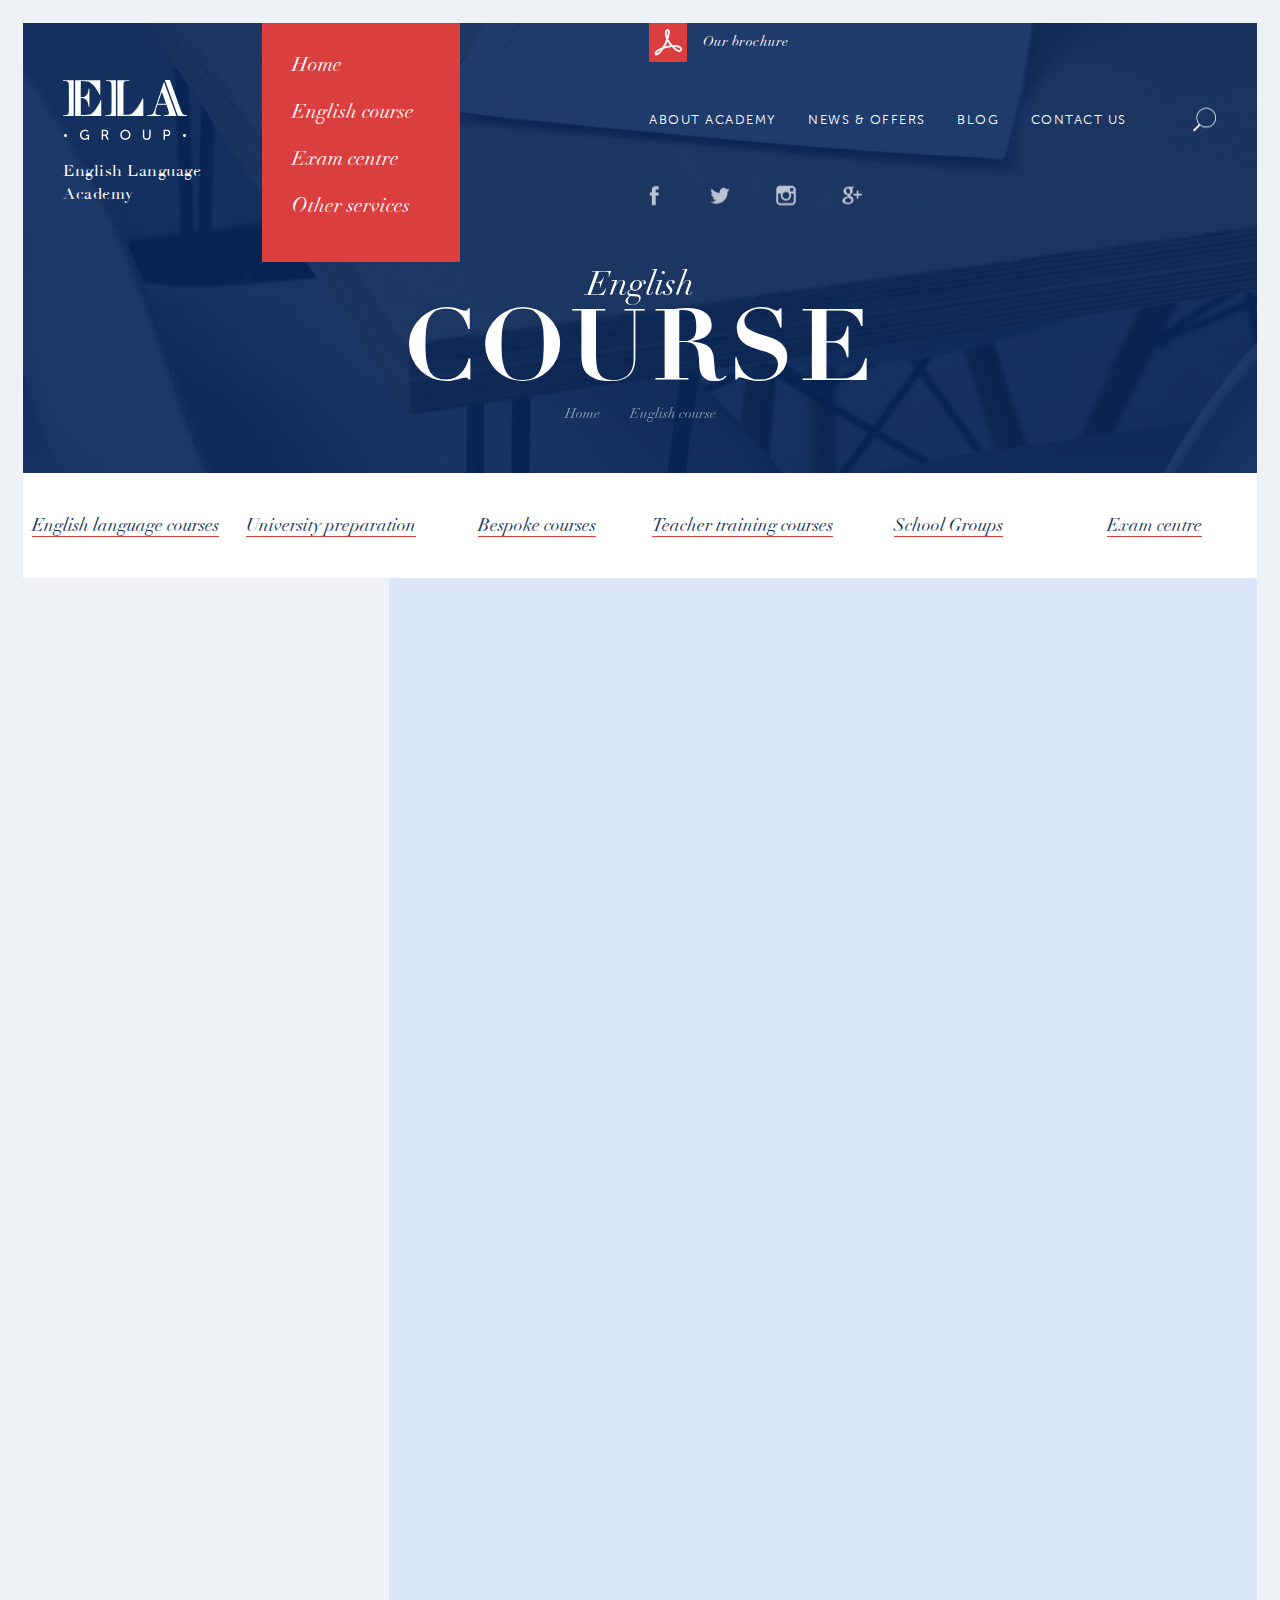
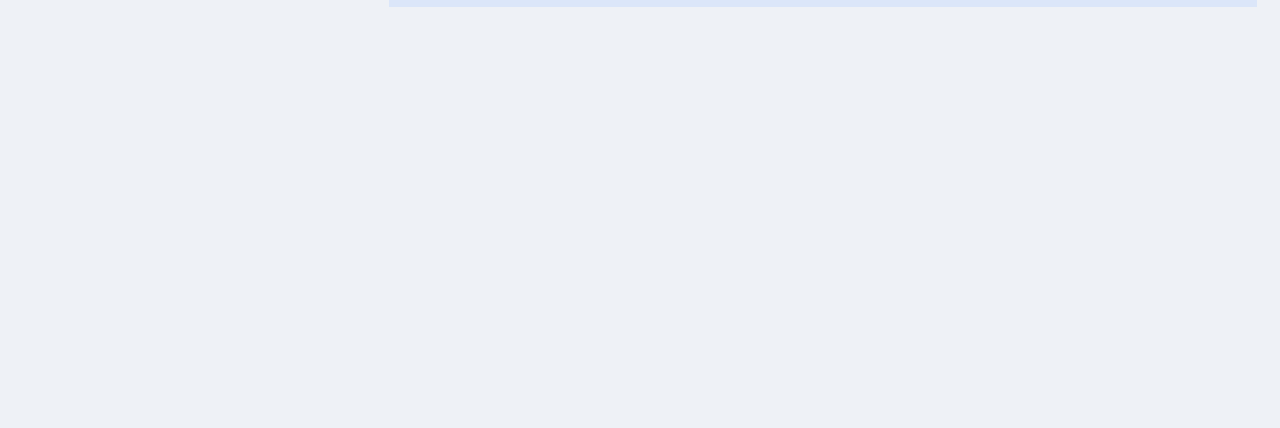
==== commit bc47239b: "upd" ====
--- a/1-0courses.html
+++ b/1-0courses.html
@@ -320,8 +320,8 @@
 	<div class="popup__scroll">
 		<div class="popup__in">
 			<div class="search">
-				<form class="js-form js-validate">
-					<input class="search__input js-input" type="text" placeholder="Search everything" name="any" value="Course" required>
+				<form class="js-form">
+					<input class="search__input js-input" type="text" placeholder="Search everything" name="any" value="Course">
 					<button class="search__btn" type="submit"></button>
 					<button class="close js-clear-input" type="button" style="display: block;"><i></i></button>
 				</form>
--- a/css/screen.css
+++ b/css/screen.css
@@ -114,9 +114,9 @@
 .header:before { content: ""; position: absolute; top: 0; right: 0; bottom: 0; left: 0; z-index: -1; background: rgba(8, 39, 91, 0.9); }
 @media only screen and (max-width: 1550px) { .header { margin-top: 23px; } }
 @media only screen and (max-width: 1023px) { .header { margin-top: 15px; overflow: visible; } }
-.header__in { height: 450px; position: relative; z-index: 2; }
-@media only screen and (max-width: 1023px) { .header__in { height: 400px; } }
-@media only screen and (max-width: 767px) { .header__in { height: 268px; } }
+.header__in { min-height: 450px; position: relative; z-index: 2; }
+@media only screen and (max-width: 1023px) { .header__in { min-height: 400px; } }
+@media only screen and (max-width: 767px) { .header__in { min-height: 285px; padding-bottom: 20px; height: auto; } }
 .header__left { float: left; width: 49.2%; }
 @media only screen and (max-width: 1023px) { .header__left { float: none; width: 100%; } }
 .header__right { float: right; width: 49.2%; }
@@ -133,27 +133,27 @@
 .logo img { display: block; margin-bottom: 20px; }
 @media only screen and (max-width: 767px) { .logo img { margin-bottom: 15px; width: 100%; } }
 
-.nav { position: relative; z-index: 5; display: inline-block; vertical-align: middle; padding: 18px 0 33px; width: 198px; background: #da3e3e; font-size: 20px; font-family: "DidotItalic", Arial, sans-serif; -moz-transform: translate3d(0, 0, 0); -ms-transform: translate3d(0, 0, 0); -webkit-transform: translate3d(0, 0, 0); transform: translate3d(0, 0, 0); }
+.nav { position: relative; z-index: 5; display: inline-block; vertical-align: middle; padding: 18px 0 33px; width: 198px; background: #da3e3e; font-size: 20px; font-family: "DidotItalic", Arial, sans-serif; }
 @media only screen and (max-width: 1023px) { .nav { font-size: 18px; width: 170px; } }
 @media only screen and (max-width: 767px) { .nav { display: none; } }
 .nav a { display: block; -moz-transition: background, color, 0.3s; -o-transition: background, color, 0.3s; -webkit-transition: background, color, 0.3s; transition: background, color, 0.3s; }
-.nav > li.is-active > a { position: relative; }
-.nav > li.is-active > a:before { width: 275px; }
-@media only screen and (max-width: 1550px) { .nav > li.is-active > a:before { width: 292px; } }
-@media only screen and (max-width: 1230px) { .nav > li.is-active > a:before { width: 215px; } }
-@media only screen and (max-width: 1023px) { .nav > li.is-active > a span:before { display: block; } }
+.nav > li.is-active.is-animated > a { position: relative; }
+.nav > li.is-active.is-animated > a:before { width: 275px; }
+@media only screen and (max-width: 1550px) { .nav > li.is-active.is-animated > a:before { width: 292px; } }
+@media only screen and (max-width: 1230px) { .nav > li.is-active.is-animated > a:before { width: 215px; } }
+@media only screen and (max-width: 1023px) { .nav > li.is-active.is-animated > a span:before { display: block; } }
 .nav > li.has-nav-drop > a > span:after { content: ""; position: absolute; right: 0; bottom: 8px; opacity: 0; width: 0px; height: 0px; border-style: solid; border-width: 3px 0 3px 6px; border-color: transparent transparent transparent #1f3b6b; -moz-transition: opacity 0.3s; -o-transition: opacity 0.3s; -webkit-transition: opacity 0.3s; transition: opacity 0.3s; }
 .nav > li.has-nav-drop:hover > a > span:after { opacity: 1; }
-.nav > li:first-child.is-active > a:after { height: 293px; }
-@media only screen and (max-width: 1230px) { .nav > li:first-child.is-active > a:after { height: 251px; } }
-.nav > li:nth-child(2).is-active > a:after { height: 134px; }
-.nav > li:nth-child(3).is-active > a:after { height: 134px; }
-.nav > li:nth-child(4).is-active > a:after { height: 134px; }
+.nav > li:first-child.is-active.is-animated > a:after { height: 293px; }
+@media only screen and (max-width: 1230px) { .nav > li:first-child.is-active.is-animated > a:after { height: 251px; } }
+.nav > li:nth-child(2).is-active.is-animated > a:after { height: 134px; }
+.nav > li:nth-child(3).is-active.is-animated > a:after { height: 134px; }
+.nav > li:nth-child(4).is-active.is-animated > a:after { height: 134px; }
 .nav > li:hover > a { background: #fff; color: #1f3b6b; }
 .nav > li > a { padding: 11px 10px 10px 30px; }
-.nav > li > a:before { content: ""; position: absolute; left: 20px; top: 26px; width: 0; height: 1px; background: #fff; -moz-transition: width 0.3s; -o-transition: width 0.3s; -webkit-transition: width 0.3s; transition: width 0.3s; }
+.nav > li > a:before { content: ""; position: absolute; left: 20px; top: 26px; width: 0; height: 1px; background: #fff; -moz-transition: width 0.2s; -o-transition: width 0.2s; -webkit-transition: width 0.2s; transition: width 0.2s; }
 @media only screen and (max-width: 1023px) { .nav > li > a:before { display: none; } }
-.nav > li > a:after { content: ""; position: absolute; left: 294px; top: 26px; width: 1px; height: 0; background: #fff; -moz-transition: height 0.3s; -o-transition: height 0.3s; -webkit-transition: height 0.3s; transition: height 0.3s; }
+.nav > li > a:after { content: ""; position: absolute; left: 294px; top: 26px; width: 1px; height: 0; background: #fff; -moz-transition: height 0.2s linear 0.2s; -o-transition: height 0.2s linear 0.2s; -webkit-transition: height 0.2s linear; -webkit-transition-delay: 0.2s; transition: height 0.2s linear 0.2s; }
 @media only screen and (max-width: 1550px) { .nav > li > a:after { left: 311px; } }
 @media only screen and (max-width: 1230px) { .nav > li > a:after { left: 234px; } }
 @media only screen and (max-width: 1023px) { .nav > li > a:after { display: none; } }
@@ -172,7 +172,7 @@
 @media only screen and (max-width: 1023px) { .nav ul > li > a span:after { bottom: 4px; } }
 .nav ul a { font-size: 18px; line-height: 1.3; }
 @media only screen and (max-width: 1023px) { .nav ul a { font-size: 14px; line-height: 1; } }
-.nav ul ul { background: #213d6c; padding-left: 0; }
+.nav ul ul { background: #122e5c; padding-left: 0; }
 @media only screen and (max-width: 1023px) { .nav ul ul { width: 170px; } }
 .nav ul ul a { color: #fff; padding-right: 45px; }
 @media only screen and (max-width: 1023px) { .nav ul ul a { padding-left: 20px; padding-right: 10px; } }
@@ -209,7 +209,7 @@
 .btn-menu.is-active i:before { -moz-transform: rotate(45deg) translate3d(6px, 6px, 0); -ms-transform: rotate(45deg) translate3d(6px, 6px, 0); -webkit-transform: rotate(45deg) translate3d(6px, 6px, 0); transform: rotate(45deg) translate3d(6px, 6px, 0); }
 .btn-menu.is-active i:after { -moz-transform: rotate(-45deg) translate3d(6px, -6px, 0); -ms-transform: rotate(-45deg) translate3d(6px, -6px, 0); -webkit-transform: rotate(-45deg) translate3d(6px, -6px, 0); transform: rotate(-45deg) translate3d(6px, -6px, 0); }
 
-.menu-tablet { display: none; position: fixed; top: 15px; bottom: 0; left: 50%; width: 369px; z-index: 10; -moz-transition: -moz-transform 0.3s; -o-transition: -o-transform 0.3s; -webkit-transition: -webkit-transform 0.3s; transition: transform 0.3s; -moz-transform: translateX(200%); -ms-transform: translateX(200%); -webkit-transform: translateX(200%); transform: translateX(200%); }
+.menu-tablet { display: none; position: fixed; top: 15px; bottom: 0; left: 50%; width: 369px; z-index: 15; -moz-transition: -moz-transform 0.3s; -o-transition: -o-transform 0.3s; -webkit-transition: -webkit-transform 0.3s; transition: transform 0.3s; -moz-transform: translateX(200%); -ms-transform: translateX(200%); -webkit-transform: translateX(200%); transform: translateX(200%); }
 @media only screen and (max-width: 1023px) { .menu-tablet { display: block; } }
 @media only screen and (max-width: 767px) { .menu-tablet { opacity: 0; visibility: hidden; width: 320px; margin-left: -160px; -moz-transition: opacity 0.3s; -o-transition: opacity 0.3s; -webkit-transition: opacity 0.3s; transition: opacity 0.3s; -moz-transform: translateX(0); -ms-transform: translateX(0); -webkit-transform: translateX(0); transform: translateX(0); } }
 .menu-tablet.is-active { -moz-transform: translateX(0); -ms-transform: translateX(0); -webkit-transform: translateX(0); transform: translateX(0); }
@@ -305,14 +305,14 @@
 @media only screen and (max-width: 767px) { .footer__item .link { font-size: 12px; } }
 .footer__item .link:hover { color: #fff; }
 
-.btn { display: inline-block; position: relative; padding: 32px 20px 31px; line-height: 1; min-width: 457px; color: #fff; font-size: 13px; z-index: 2; font-family: "museosanscyrl-300", Arial, sans-serif; background: #da3e3e; text-align: center; text-transform: uppercase; -moz-transition: background 0.3s; -o-transition: background 0.3s; -webkit-transition: background 0.3s; transition: background 0.3s; letter-spacing: 1.5px; overflow: hidden; }
+.btn { display: inline-block; position: relative; padding: 32px 20px 31px; line-height: 1; min-width: 457px; color: #fff; font-size: 13px; z-index: 2; font-family: "museosanscyrl-300", Arial, sans-serif; background: #da3e3e; text-align: center; text-transform: uppercase; -moz-transition: background 0.3s; -o-transition: background 0.3s; -webkit-transition: background 0.3s; transition: background 0.3s; letter-spacing: 1.5px; overflow: hidden; -moz-transform: translate3d(0, 0, 0); -ms-transform: translate3d(0, 0, 0); -webkit-transform: translate3d(0, 0, 0); transform: translate3d(0, 0, 0); }
 @media only screen and (max-width: 1230px) { .btn { padding: 28px 20px 27px; min-width: 415px; } }
 @media only screen and (max-width: 1023px) { .btn { padding: 21px 20px 20px; min-width: 330px; } }
 @media only screen and (max-width: 767px) { .btn { min-width: 100%; } }
-.btn:before { content: ""; position: absolute; left: 0; top: 0; bottom: 0; width: 100%; z-index: -1; -moz-transform: translate3d(-100%, 0, 0); -ms-transform: translate3d(-100%, 0, 0); -webkit-transform: translate3d(-100%, 0, 0); transform: translate3d(-100%, 0, 0); -moz-transition: -moz-transform 0.3s; -o-transition: -o-transform 0.3s; -webkit-transition: -webkit-transform 0.3s; transition: transform 0.3s; background: #122e5c; }
+.btn:before { content: ""; position: absolute; left: 0; top: 0; bottom: 0; width: 100%; z-index: -1; -moz-transform: translateX(-110%); -ms-transform: translateX(-110%); -webkit-transform: translateX(-110%); transform: translateX(-110%); -moz-transition: -moz-transform 0.3s; -o-transition: -o-transform 0.3s; -webkit-transition: -webkit-transform 0.3s; transition: transform 0.3s; background: #122e5c; }
 .btn:hover .icon-arr { -moz-transform: translateX(10px); -ms-transform: translateX(10px); -webkit-transform: translateX(10px); transform: translateX(10px); }
 .btn:hover .icon-arr-l { -moz-transform: translateX(-10px); -ms-transform: translateX(-10px); -webkit-transform: translateX(-10px); transform: translateX(-10px); }
-.btn:hover:before { -moz-transform: translate3d(0, 0, 0); -ms-transform: translate3d(0, 0, 0); -webkit-transform: translate3d(0, 0, 0); transform: translate3d(0, 0, 0); }
+.btn:hover:before { -moz-transform: translateX(0); -ms-transform: translateX(0); -webkit-transform: translateX(0); transform: translateX(0); }
 .btn:active { background: #c02525; }
 .btn strong { font-family: "museosanscyrl-700", Arial, sans-serif; }
 .btn .icon-arr { vertical-align: middle; margin-left: 13px; -moz-transition: -moz-transform 0.3s; -o-transition: -o-transform 0.3s; -webkit-transition: -webkit-transform 0.3s; transition: transform 0.3s; }
@@ -366,14 +366,14 @@
 .items-wrap { font-size: 0; text-align: right; }
 @media only screen and (max-width: 767px) { .items-wrap { text-align: left; } }
 
-.item { position: relative; display: inline-block; vertical-align: top; margin: 0 0 18px 18px; padding: 33px 10px 20px 30px; width: 178px; height: 186px; background: #fff; font-size: 18px; font-family: "DidotLTStdItalic", Arial, sans-serif; color: #fff; line-height: 1.3; text-align: left; -moz-transition: -moz-transform 0.3s; -o-transition: -o-transform 0.3s; -webkit-transition: -webkit-transform 0.3s; transition: transform 0.3s; overflow: hidden; -moz-transform: translate3d(0, 0, 0); -ms-transform: translate3d(0, 0, 0); -webkit-transform: translate3d(0, 0, 0); transform: translate3d(0, 0, 0); }
+.item { position: relative; display: inline-block; vertical-align: top; margin: 0 0 18px 18px; padding: 33px 10px 20px 30px; width: 178px; height: 186px; background: #fff; font-size: 18px; font-family: "DidotLTStdItalic", Arial, sans-serif; color: #fff; line-height: 1.3; text-align: left; overflow: hidden; -moz-transform: translate3d(0, 0, 0); -ms-transform: translate3d(0, 0, 0); -webkit-transform: translate3d(0, 0, 0); transform: translate3d(0, 0, 0); }
 @media only screen and (max-width: 1230px) { .item { width: 142px; height: 148px; padding: 20px 10px 20px 15px; margin: 0 0 15px 15px; } }
 @media only screen and (max-width: 1023px) { .item { width: 108px; height: 113px; padding: 6px 7px; margin: 0 0 12px 12px; font-size: 14px; } }
 @media only screen and (max-width: 767px) { .item { margin: 0 0 18px 18px; } }
-.item:before { content: ""; position: absolute; left: 0; top: 0; bottom: 0; width: 100%; z-index: 0; -moz-transform: translate3d(-106%, 0, 0); -ms-transform: translate3d(-106%, 0, 0); -webkit-transform: translate3d(-106%, 0, 0); transform: translate3d(-106%, 0, 0); -moz-transition: -moz-transform 0.3s; -o-transition: -o-transform 0.3s; -webkit-transition: -webkit-transform 0.3s; transition: transform 0.3s; }
+.item:before { content: ""; position: absolute; left: 0; top: 0; bottom: 0; width: 0; z-index: 0; -moz-transition: width 0.3s; -o-transition: width 0.3s; -webkit-transition: width 0.3s; transition: width 0.3s; }
 .item:first-child { margin-left: 0; }
 @media only screen and (max-width: 767px) { .item:nth-child(2n+1) { margin-left: 0; } }
-.item:hover:before { -moz-transform: translate3d(0, 0, 0); -ms-transform: translate3d(0, 0, 0); -webkit-transform: translate3d(0, 0, 0); transform: translate3d(0, 0, 0); }
+.item:hover:before { width: 100%; }
 .item:hover .icon-arr { -moz-transform: translateX(10px); -ms-transform: translateX(10px); -webkit-transform: translateX(10px); transform: translateX(10px); }
 .item .icon-arr { position: absolute; left: 30px; bottom: 30px; -moz-transition: -moz-transform 0.3s; -o-transition: -o-transform 0.3s; -webkit-transition: -webkit-transform 0.3s; transition: transform 0.3s; }
 @media only screen and (max-width: 1230px) { .item .icon-arr { bottom: 20px; left: 15px; } }
@@ -499,7 +499,7 @@
 .desktop .popup .popup__in::-webkit-scrollbar { width: 4px; height: 4px; }
 .desktop .popup .popup__in::-webkit-scrollbar-thumb { background: rgba(255, 255, 255, 0.5); }
 .popup__vertical { display: inline-block; vertical-align: middle; width: 528px; text-align: left; }
-@media only screen and (max-width: 767px) { .popup__vertical { width: 260px; margin: 0 auto; } }
+@media only screen and (max-width: 767px) { .popup__vertical { width: 260px; padding: 30px 0; margin: 0 auto; } }
 .popup__in { margin: 0 auto; padding: 0 30px; width: 775px; -moz-transform: translate3d(0, -200px, 0); -ms-transform: translate3d(0, -200px, 0); -webkit-transform: translate3d(0, -200px, 0); transform: translate3d(0, -200px, 0); -moz-transition: -moz-transform 0.4s cubic-bezier(0.7, 0, 0.3, 1) 0.2s; -o-transition: -o-transform 0.4s cubic-bezier(0.7, 0, 0.3, 1) 0.2s; -webkit-transition: -webkit-transform 0.4s cubic-bezier(0.7, 0, 0.3, 1); -webkit-transition-delay: 0.2s; transition: transform 0.4s cubic-bezier(0.7, 0, 0.3, 1) 0.2s; }
 @media only screen and (max-width: 1230px) { .popup__in { width: 100%; padding: 0 50px; } }
 @media only screen and (max-width: 767px) { .popup__in { padding: 0 30px; } }
@@ -761,6 +761,7 @@
 
 .box { display: block; position: relative; margin-bottom: 18px; color: #122e5c; background: #fff; *zoom: 1; }
 .box:after { content: " "; display: table; clear: both; }
+@media only screen and (max-width: 767px) { .box { padding-bottom: 30px; } }
 .box:hover .part-left:before { height: 100%; }
 .box:hover .part-left:after { width: 100%; }
 .box:hover .part-right:before { width: 100%; }
@@ -772,14 +773,24 @@
 .box:hover .price { color: #da3e3e; }
 .box__in { padding: 35px 33px; }
 .box__left { float: left; width: 393px; padding: 16px 55px 16px 35px; }
+@media only screen and (max-width: 1023px) { .box__left { float: none; padding: 15px; width: 100%; } }
 .box__middle { overflow: hidden; padding: 16px 10px 16px 0; }
+@media only screen and (max-width: 1023px) { .box__middle { float: none; padding: 15px; width: 100%; } }
 .box__right { float: right; width: 276px; padding: 16px 28px 16px 0; text-align: right; }
+@media only screen and (max-width: 1023px) { .box__right { float: none; padding: 0 15px; width: 100%; text-align: left; } }
 .box__title { position: relative; font-size: 24px; font-family: "DidotBold", Arial, sans-serif; line-height: 1.25; -moz-transition: color 0.3s; -o-transition: color 0.3s; -webkit-transition: color 0.3s; transition: color 0.3s; }
+@media only screen and (max-width: 1230px) { .box__title { font-size: 20px; } }
+@media only screen and (max-width: 1023px) { .box__title { font-size: 18px; } }
+@media only screen and (max-width: 767px) { .box__title { font-size: 16px; display: block; max-width: 80%; } }
 .box__title:before, .box__title:after { content: ""; position: absolute; right: -38px; bottom: 7px; -moz-transition: opacity 0.3s, -moz-transform, 0.3s; -o-transition: opacity 0.3s, -o-transform, 0.3s; -webkit-transition: opacity 0.3s, -webkit-transform, 0.3s; transition: opacity 0.3s, transform, 0.3s; }
+@media only screen and (max-width: 767px) { .box__title:before, .box__title:after { display: none; } }
 .box__title:before { background: url("../img/svg/arr-blue.svg") no-repeat 0 0; -moz-background-size: 20px 13px; -o-background-size: 20px 13px; -webkit-background-size: 20px 13px; background-size: 20px 13px; width: 20px; height: 13px; display: inline-block; }
 .box__title:after { background: url("../img/svg/arr-red.svg") no-repeat 0 0; -moz-background-size: 20px 13px; -o-background-size: 20px 13px; -webkit-background-size: 20px 13px; background-size: 20px 13px; width: 20px; height: 13px; display: inline-block; opacity: 0; }
 .box__subtitle { margin-top: 12px; opacity: 0.7; font-family: "DidotItalic", Arial, sans-serif; font-size: 18px; }
+@media only screen and (max-width: 1023px) { .box__subtitle { font-size: 16px; } }
+@media only screen and (max-width: 767px) { .box__subtitle { font-size: 14px; } }
 .box .link { position: absolute; right: 28px; bottom: 40px; }
+@media only screen and (max-width: 767px) { .box .link { bottom: 20px; } }
 
 .box-wrap { position: absolute; top: 0; left: 0; z-index: 2; }
 @media only screen and (max-width: 1023px) { .box-wrap { position: static; width: 317px; margin: 0 auto 20px; } }
@@ -795,9 +806,12 @@
 .box_border:hover .box__title { color: #122e5c; }
 
 .list li { position: relative; margin: 18px 0; padding-left: 20px; color: #152033; font-size: 14px; font-family: "museosanscyrl-300", Arial, sans-serif; line-height: 1.3; }
+@media only screen and (max-width: 767px) { .list li { font-size: 12px; margin: 10px 0; } }
 .list li:before { content: ""; position: absolute; left: 0; top: 4px; background: url("../img/svg/romb.svg") no-repeat 0 0; -moz-background-size: 9px 9px; -o-background-size: 9px 9px; -webkit-background-size: 9px 9px; background-size: 9px 9px; width: 9px; height: 9px; display: inline-block; }
 
 .price { color: #da3e3e; color: rgba(218, 62, 62, 0.5); font-size: 18px; font-family: "DidotItalic", Arial, sans-serif; -moz-transition: color 0.3s; -o-transition: color 0.3s; -webkit-transition: color 0.3s; transition: color 0.3s; }
+@media only screen and (max-width: 1023px) { .price { font-size: 16px; } }
+@media only screen and (max-width: 767px) { .price { font-size: 14px; } }
 
 .article { margin: 0 auto; max-width: 895px; font-size: 14px; line-height: 1.7; font-family: "museosanscyrl-300", Arial, sans-serif; letter-spacing: 0.6px; color: #152033; *zoom: 1; }
 .article:after { content: " "; display: table; clear: both; }
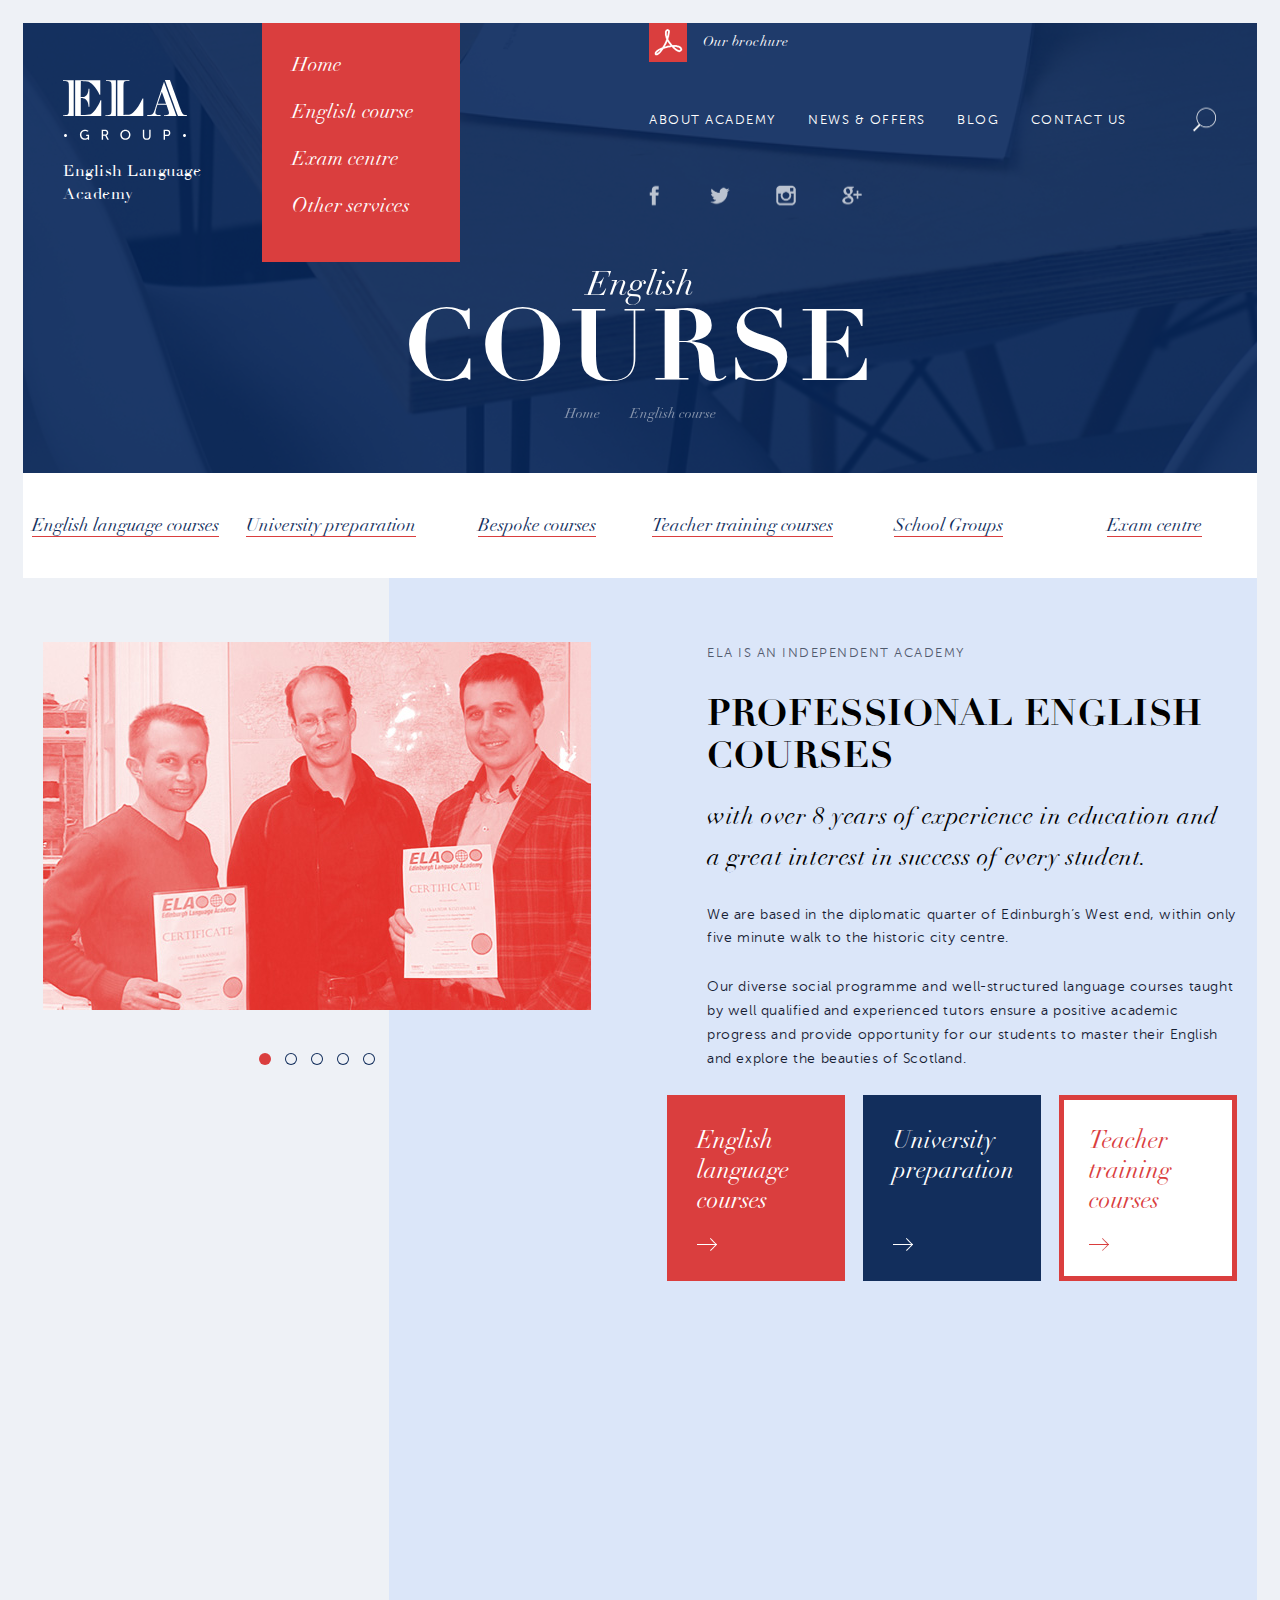
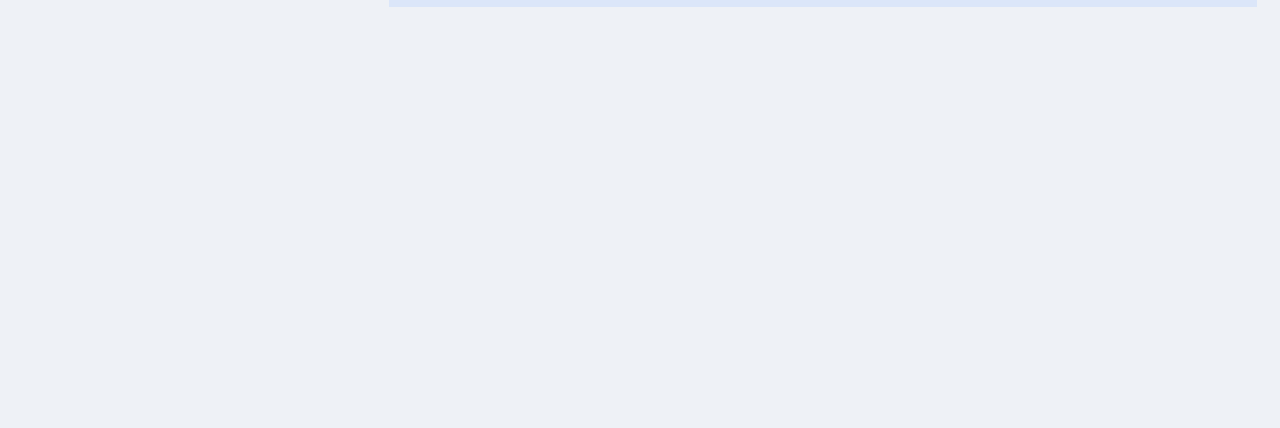
==== commit 53d6610f: "upd" ====
--- a/1-0courses.html
+++ b/1-0courses.html
@@ -3,7 +3,7 @@
 <head>
 	<meta charset="utf-8">
 	<title>1-0courses</title>
-	<meta name="viewport" content="width=device-width, initial-scale=1">
+	<meta name="viewport" content="initial-scale=1, user-scalable=no">
 	<meta name="format-detection" content="telephone=no">
 	<link rel="stylesheet" media="all" href="css/screen.css" >
 	
--- a/css/screen.css
+++ b/css/screen.css
@@ -72,6 +72,13 @@
 
 @media only screen and (max-width: 767px) { .l-inner_width { margin: 0; } }
 
+.l-inner_news { position: relative; width: 1045px; margin: 0 auto; }
+@media only screen and (max-width: 1260px) { .l-inner_news { width: 100%; } }
+@media only screen and (max-width: 1230px) { .l-inner_news { padding: 0 15px; } }
+.l-inner_news .l-col-left { width: 50%; }
+.l-inner_news .l-col-right { width: 50%; }
+.l-inner_news .l-col-right .post { float: right; }
+
 .l-cols { *zoom: 1; }
 .l-cols:after { content: " "; display: table; clear: both; }
 
@@ -88,7 +95,7 @@
 .l-col-left { float: left; width: 588px; }
 @media only screen and (max-width: 1230px) { .l-col-left { width: 478px; } }
 @media only screen and (max-width: 1023px) { .l-col-left { width: 360px; } }
-@media only screen and (max-width: 767px) { .l-col-left { float: none; width: 100%; order: 2; } }
+@media only screen and (max-width: 767px) { .l-col-left { float: none; width: 100%; -webkit-order: 2; order: 2; } }
 .l-col-left .l-cols__inner { padding-right: 10px; }
 @media only screen and (max-width: 767px) { .l-col-left .l-cols__inner { padding: 0; } }
 .l-col-left .text { padding-right: 40px; }
@@ -137,26 +144,26 @@
 @media only screen and (max-width: 1023px) { .nav { font-size: 18px; width: 170px; } }
 @media only screen and (max-width: 767px) { .nav { display: none; } }
 .nav a { display: block; -moz-transition: background, color, 0.3s; -o-transition: background, color, 0.3s; -webkit-transition: background, color, 0.3s; transition: background, color, 0.3s; }
-.nav > li.is-active.is-animated > a { position: relative; }
-.nav > li.is-active.is-animated > a:before { width: 275px; }
-@media only screen and (max-width: 1550px) { .nav > li.is-active.is-animated > a:before { width: 292px; } }
-@media only screen and (max-width: 1230px) { .nav > li.is-active.is-animated > a:before { width: 215px; } }
-@media only screen and (max-width: 1023px) { .nav > li.is-active.is-animated > a span:before { display: block; } }
+.nav > li.is-active i.is-animated:before { width: 275px; }
+@media only screen and (max-width: 1550px) { .nav > li.is-active i.is-animated:before { width: 292px; } }
+@media only screen and (max-width: 1230px) { .nav > li.is-active i.is-animated:before { width: 215px; } }
+@media only screen and (max-width: 1023px) { .nav > li.is-active span:before { display: block; } }
 .nav > li.has-nav-drop > a > span:after { content: ""; position: absolute; right: 0; bottom: 8px; opacity: 0; width: 0px; height: 0px; border-style: solid; border-width: 3px 0 3px 6px; border-color: transparent transparent transparent #1f3b6b; -moz-transition: opacity 0.3s; -o-transition: opacity 0.3s; -webkit-transition: opacity 0.3s; transition: opacity 0.3s; }
 .nav > li.has-nav-drop:hover > a > span:after { opacity: 1; }
-.nav > li:first-child.is-active.is-animated > a:after { height: 293px; }
-@media only screen and (max-width: 1230px) { .nav > li:first-child.is-active.is-animated > a:after { height: 251px; } }
-.nav > li:nth-child(2).is-active.is-animated > a:after { height: 134px; }
-.nav > li:nth-child(3).is-active.is-animated > a:after { height: 134px; }
-.nav > li:nth-child(4).is-active.is-animated > a:after { height: 134px; }
+.nav > li:first-child.is-active i.is-animated:after { height: 293px; }
+@media only screen and (max-width: 1230px) { .nav > li:first-child.is-active i.is-animated:after { height: 251px; } }
+.nav > li:nth-child(2).is-active i.is-animated:after { height: 134px; }
+.nav > li:nth-child(3).is-active i.is-animated:after { height: 134px; }
+.nav > li:nth-child(4).is-active i.is-animated:after { height: 134px; }
 .nav > li:hover > a { background: #fff; color: #1f3b6b; }
-.nav > li > a { padding: 11px 10px 10px 30px; }
-.nav > li > a:before { content: ""; position: absolute; left: 20px; top: 26px; width: 0; height: 1px; background: #fff; -moz-transition: width 0.2s; -o-transition: width 0.2s; -webkit-transition: width 0.2s; transition: width 0.2s; }
-@media only screen and (max-width: 1023px) { .nav > li > a:before { display: none; } }
-.nav > li > a:after { content: ""; position: absolute; left: 294px; top: 26px; width: 1px; height: 0; background: #fff; -moz-transition: height 0.2s linear 0.2s; -o-transition: height 0.2s linear 0.2s; -webkit-transition: height 0.2s linear; -webkit-transition-delay: 0.2s; transition: height 0.2s linear 0.2s; }
-@media only screen and (max-width: 1550px) { .nav > li > a:after { left: 311px; } }
-@media only screen and (max-width: 1230px) { .nav > li > a:after { left: 234px; } }
-@media only screen and (max-width: 1023px) { .nav > li > a:after { display: none; } }
+.nav > li > a { padding: 11px 10px 10px 30px; position: relative; }
+.nav > li > a i { position: absolute; top: 0; right: 0; bottom: 0; left: 0; }
+.nav > li > a i:before { content: ""; position: absolute; left: 20px; top: 26px; width: 0; height: 1px; background: #fff; -moz-transition: width 0.2s; -o-transition: width 0.2s; -webkit-transition: width 0.2s; transition: width 0.2s; }
+@media only screen and (max-width: 1023px) { .nav > li > a i:before { display: none; } }
+.nav > li > a i:after { content: ""; position: absolute; left: 294px; top: 26px; width: 1px; height: 0; background: #fff; -moz-transition: height 0.2s linear 0.2s; -o-transition: height 0.2s linear 0.2s; -webkit-transition: height 0.2s linear; -webkit-transition-delay: 0.2s; transition: height 0.2s linear 0.2s; }
+@media only screen and (max-width: 1550px) { .nav > li > a i:after { left: 311px; } }
+@media only screen and (max-width: 1230px) { .nav > li > a i:after { left: 234px; } }
+@media only screen and (max-width: 1023px) { .nav > li > a i:after { display: none; } }
 .nav > li > a > span { padding: 0 26px 0 0; position: relative; }
 @media only screen and (max-width: 1023px) { .nav > li > a > span { padding-right: 13px; } }
 @media only screen and (max-width: 1023px) { .nav > li > a > span:before { content: ""; display: none; position: absolute; top: 50%; left: -12px; right: -12px; height: 1px; background: #fff; } }
@@ -173,7 +180,7 @@
 .nav ul a { font-size: 18px; line-height: 1.3; }
 @media only screen and (max-width: 1023px) { .nav ul a { font-size: 14px; line-height: 1; } }
 .nav ul ul { background: #122e5c; padding-left: 0; }
-@media only screen and (max-width: 1023px) { .nav ul ul { width: 170px; } }
+@media only screen and (max-width: 1023px) { .nav ul ul { width: 155px; } }
 .nav ul ul a { color: #fff; padding-right: 45px; }
 @media only screen and (max-width: 1023px) { .nav ul ul a { padding-left: 20px; padding-right: 10px; } }
 .nav ul ul a:hover { color: #da3e3e; }
@@ -212,8 +219,8 @@
 .menu-tablet { display: none; position: fixed; top: 15px; bottom: 0; left: 50%; width: 369px; z-index: 15; -moz-transition: -moz-transform 0.3s; -o-transition: -o-transform 0.3s; -webkit-transition: -webkit-transform 0.3s; transition: transform 0.3s; -moz-transform: translateX(200%); -ms-transform: translateX(200%); -webkit-transform: translateX(200%); transform: translateX(200%); }
 @media only screen and (max-width: 1023px) { .menu-tablet { display: block; } }
 @media only screen and (max-width: 767px) { .menu-tablet { opacity: 0; visibility: hidden; width: 320px; margin-left: -160px; -moz-transition: opacity 0.3s; -o-transition: opacity 0.3s; -webkit-transition: opacity 0.3s; transition: opacity 0.3s; -moz-transform: translateX(0); -ms-transform: translateX(0); -webkit-transform: translateX(0); transform: translateX(0); } }
-.menu-tablet.is-active { -moz-transform: translateX(0); -ms-transform: translateX(0); -webkit-transform: translateX(0); transform: translateX(0); }
-@media only screen and (max-width: 767px) { .menu-tablet.is-active { opacity: 1; visibility: visible; } }
+.menu-tablet.is-active { -moz-transform: translateX(-50%); -ms-transform: translateX(-50%); -webkit-transform: translateX(-50%); transform: translateX(-50%); }
+@media only screen and (max-width: 767px) { .menu-tablet.is-active { opacity: 1; visibility: visible; -moz-transform: translateX(0); -ms-transform: translateX(0); -webkit-transform: translateX(0); transform: translateX(0); } }
 .menu-tablet:before { content: ""; position: absolute; z-index: -1; top: 20px; bottom: 0; left: 0; width: 1px; box-shadow: 0 0 50px 5px #000; }
 @media only screen and (max-width: 767px) { .menu-tablet:before { display: none; } }
 .menu-tablet a { color: #fff; }
@@ -269,8 +276,9 @@
 .title-h2 a { color: #fff; -moz-transition: color 0.3s; -o-transition: color 0.3s; -webkit-transition: color 0.3s; transition: color 0.3s; }
 .title-h2 a:hover { color: #da3e3e; }
 
-.footer { position: relative; margin: 0 0 60px; padding: 90px 0 0; background: #fff; text-align: center; }
-.footer:before { content: ""; position: absolute; top: -50px; left: 50%; width: 1px; height: 92px; background: #122e5c; }
+.footer { position: relative; margin: 0 15px 60px; padding: 90px 0 0; background: #fff; text-align: center; }
+.footer.is-animated:before { height: 92px; }
+.footer:before { content: ""; position: absolute; top: -50px; left: 50%; width: 1px; height: 0; background: #122e5c; -moz-transition: height 0.3s; -o-transition: height 0.3s; -webkit-transition: height 0.3s; transition: height 0.3s; }
 @media only screen and (max-width: 1230px) { .footer:before { top: -55px; } }
 @media only screen and (max-width: 767px) { .footer:before { display: none; } }
 @media only screen and (max-width: 1230px) { .footer { padding-top: 72px; margin-bottom: 0; } }
@@ -294,7 +302,7 @@
 @media only screen and (max-width: 767px) { .footer__item { -webkit-order: 1; order: 1; display: block; padding: 0; } }
 .footer__item:first-child { text-align: left; }
 @media only screen and (max-width: 1023px) { .footer__item:first-child { padding-left: 30px; } }
-@media only screen and (max-width: 767px) { .footer__item:first-child { -webkit-order: 2; order: 2; padding: 0; text-align: center; } }
+@media only screen and (max-width: 767px) { .footer__item:first-child { -webkit-order: 2; order: 2; padding: 0; margin-bottom: 10px; text-align: center; } }
 .footer__item:last-child { text-align: right; }
 @media only screen and (max-width: 1023px) { .footer__item:last-child { padding-right: 30px; } }
 @media only screen and (max-width: 767px) { .footer__item:last-child { -webkit-order: 3; order: 3; margin-top: 5px; padding: 0; text-align: center; } }
@@ -336,10 +344,15 @@
 .section .line-v.is-animated { height: 583px; }
 @media only screen and (max-width: 1230px) { .section .line-v.is-animated { height: 575px; } }
 .section .line-h { left: 650px; top: 498px; width: 0; }
-@media only screen and (max-width: 1550px) { .section .line-h { left: 582px; } }
+@media only screen and (max-width: 1550px) { .section .line-h { left: 550px; } }
 @media only screen and (max-width: 1230px) { .section .line-h { left: 400px; } }
 .section .line-h.is-animated { width: 683px; }
-@media only screen and (max-width: 1550px) { .section .line-h.is-animated { width: 550px; } }
+@media only screen and (max-width: 1550px) { .section .line-h.is-animated { width: 583px; } }
+
+.section_news { margin-bottom: 165px; }
+@media only screen and (max-width: 1230px) { .section_news { margin-bottom: 80px; } }
+@media only screen and (max-width: 767px) { .section_news { margin-bottom: 40px; } }
+.section_news:before { bottom: 0; }
 
 .line-v { position: absolute; width: 1px; background: #122e5c; -moz-transition: height 0.6s; -o-transition: height 0.6s; -webkit-transition: height 0.6s; transition: height 0.6s; }
 @media only screen and (max-width: 1230px) { .line-v { display: none; } }
@@ -351,6 +364,9 @@
 
 .section_white { padding: 50px 0; }
 .section_white + .footer { margin-top: 142px; }
+@media only screen and (max-width: 1230px) { .section_white + .footer { margin-top: 90px; } }
+@media only screen and (max-width: 1023px) { .section_white + .footer { margin-top: 50px; } }
+@media only screen and (max-width: 767px) { .section_white + .footer { margin-top: 30px; } }
 @media only screen and (max-width: 767px) { .section_white { padding: 25px 0; } }
 .section_white:before { left: 0; bottom: 0; right: 366px; background: #fff; }
 @media only screen and (max-width: 1230px) { .section_white:before { left: -300px; } }
@@ -438,8 +454,8 @@
 @media only screen and (max-width: 1230px) { .news-cols__right { padding-left: 37px; } }
 @media only screen and (max-width: 767px) { .news-cols__right { padding: 0; } }
 .news-cols .post { float: left; margin-right: 43px; }
-@media only screen and (max-width: 1230px) { .news-cols .post { margin-left: 0; margin-bottom: 30px; float: none; } }
-@media only screen and (max-width: 1023px) { .news-cols .post { margin-top: 30px; } }
+@media only screen and (max-width: 1230px) { .news-cols .post { margin-left: 0; margin-bottom: 30px; } }
+@media only screen and (max-width: 1023px) { .news-cols .post { margin-top: 30px; float: none; } }
 @media only screen and (max-width: 767px) { .news-cols .post { margin-top: 0; } }
 .news-cols .post-link { max-width: 72%; }
 .news-cols .line-h { left: 750px; top: 588px; width: 0; }
@@ -454,6 +470,12 @@
 .news-cols .line-v.is-animated { height: 613px; }
 @media only screen and (max-width: 1230px) { .news-cols .line-v.is-animated { height: 475px; } }
 
+.post-wrap { position: relative; padding: 40px 0 0; font-size: 0; }
+@media only screen and (max-width: 1023px) { .post-wrap { padding-top: 0; } }
+.post-wrap:before { content: ""; position: absolute; top: 49px; bottom: -50px; left: 523px; width: 1px; background: #c2d2ed; }
+@media only screen and (max-width: 1230px) { .post-wrap:before { left: 472px; } }
+@media only screen and (max-width: 1023px) { .post-wrap:before { display: none; } }
+
 .post { position: relative; display: block; max-width: 446px; padding: 0 20px 30px 0; }
 @media only screen and (max-width: 1230px) { .post { max-width: 395px; } }
 .post:hover .img { opacity: 0.5; }
@@ -462,6 +484,19 @@
 .post_single { margin: 50px 0 85px; }
 @media only screen and (max-width: 1230px) { .post_single { margin: 20px 0 50px; } }
 @media only screen and (max-width: 1023px) { .post_single { margin: 20px 0 30px; } }
+.post_block { float: none; display: inline-block; margin-bottom: 100px; vertical-align: top; }
+@media only screen and (max-width: 1230px) { .post_block { max-width: 446px; } }
+@media only screen and (max-width: 1023px) { .post_block { display: block; margin: 0 auto 57px; } }
+.post_block:nth-child(2n+1) { margin: -95px 153px 0 0; }
+@media only screen and (max-width: 1230px) { .post_block:nth-child(2n+1) { margin-right: 54px; } }
+@media only screen and (max-width: 1023px) { .post_block:nth-child(2n+1) { margin: 0 auto 57px; } }
+.post_block:nth-child(2n+1) .post__line { left: auto; right: -72px; width: 72px; }
+@media only screen and (max-width: 1230px) { .post_block:nth-child(2n+1) .post__line { width: 21px; right: -21px; } }
+.post_block:nth-child(2n+1) .post__line:before { left: auto; right: -11px; }
+.post_block .post__line { content: ""; position: absolute; top: 100px; left: -70px; width: 70px; height: 1px; background: #c2d2ed; }
+@media only screen and (max-width: 1230px) { .post_block .post__line { left: -22px; width: 22px; } }
+@media only screen and (max-width: 1023px) { .post_block .post__line { display: none; } }
+.post_block .post__line:before { content: ""; position: absolute; left: -11px; top: -5px; width: 11px; height: 11px; border: 2px solid #c2d2ed; border-radius: 50%; background: #dbe6f9; }
 .post__body { padding-top: 30px; *zoom: 1; }
 .post__body:after { content: " "; display: table; clear: both; }
 @media only screen and (max-width: 1230px) { .post__body { padding-top: 20px; } }
@@ -473,7 +508,9 @@
 
 .date { font-size: 14px; line-height: 1.2; letter-spacing: 0.6px; font-family: "DidotItalic", Arial, sans-serif; color: #152033; }
 .date span { display: block; font-family: "Didot", Arial, sans-serif; font-size: 48px; }
+@media only screen and (max-width: 1023px) { .date span { font-size: 36px; } }
 .date span:first-letter { font-size: 30px; }
+@media only screen and (max-width: 1023px) { .date span:first-letter { font-size: 24px; } }
 
 .meta { font-size: 14px; color: #666; font-family: "DidotItalic", Arial, sans-serif; }
 
@@ -581,7 +618,7 @@
 .field_inline .field__title span { position: relative; display: inline-block; vertical-align: middle; line-height: 1.2; }
 .field_inline .field__title span sup { position: absolute; left: -5px; top: 0; font-size: 12px; }
 
-.input { display: block; position: relative; z-index: 2; border: 2px solid #d6dbe5; padding: 0 18px; width: 100%; height: 43px; background: #fff; font-family: "museosanscyrl-300", Arial, sans-serif; font-size: 14px; color: #122e5c; }
+.input { display: block; position: relative; z-index: 2; border: 2px solid #d6dbe5; padding: 0 18px; width: 100%; height: 43px; background: #fff; font-family: "museosanscyrl-300", Arial, sans-serif; font-size: 14px; color: #122e5c; border-radius: 0; }
 @media only screen and (max-width: 767px) { .input { height: 30px; padding: 0 15px; font-size: 12px; } }
 .input_textarea { height: 73px; padding: 15px 18px; resize: none; }
 .input.has-error { background: #fde8e8; border-color: #fde8e8; color: #da3e3e; }
@@ -619,6 +656,25 @@
 .btn-info:hover { background: #d2d9e7; }
 .btn-info:active { background: #c2cbde; }
 .btn-info .icon-wtf { margin-right: 5px; }
+
+.pager { position: absolute; bottom: -67px; left: 15px; right: 15px; background: #da3e3e; text-align: center; *zoom: 1; }
+.pager:after { content: " "; display: table; clear: both; }
+@media only screen and (max-width: 767px) { .pager { bottom: -25px; } }
+.pager__link { display: inline-block; vertical-align: middle; padding: 0 8px; height: 77px; line-height: 77px; color: rgba(255, 255, 255, 0.5); font-size: 16px; font-family: "Didot", Arial, sans-serif; -moz-transition: color 0.3s; -o-transition: color 0.3s; -webkit-transition: color 0.3s; transition: color 0.3s; }
+@media only screen and (max-width: 767px) { .pager__link { height: 40px; line-height: 40px; } }
+.pager__link:hover { color: #fff; }
+.pager__link.is-active { color: #fff; }
+.pager__prev, .pager__next { font-size: 13px; padding: 0 92px; text-transform: uppercase; color: #fff; height: 77px; line-height: 77px; font-family: "museosanscyrl-300", Arial, sans-serif; }
+@media only screen and (max-width: 767px) { .pager__prev, .pager__next { height: 40px; line-height: 40px; font-size: 0; } }
+.pager__prev span, .pager__next span { font-family: "museosanscyrl-700", Arial, sans-serif; }
+.pager__prev { float: left; }
+@media only screen and (max-width: 1023px) { .pager__prev { padding: 0 10px 0 20px; } }
+.pager__prev:hover .icon-arr-l { -moz-transform: translateX(-15px); -ms-transform: translateX(-15px); -webkit-transform: translateX(-15px); transform: translateX(-15px); }
+.pager__prev .icon-arr-l { margin-right: 20px; -moz-transition: -moz-transform 0.3s; -o-transition: -o-transform 0.3s; -webkit-transition: -webkit-transform 0.3s; transition: transform 0.3s; }
+.pager__next { float: right; }
+@media only screen and (max-width: 1023px) { .pager__next { padding: 0 20px 0 10px; } }
+.pager__next:hover .icon-arr { -moz-transform: translateX(15px); -ms-transform: translateX(15px); -webkit-transform: translateX(15px); transform: translateX(15px); }
+.pager__next .icon-arr { margin-left: 20px; -moz-transition: -moz-transform 0.3s; -o-transition: -o-transform 0.3s; -webkit-transition: -webkit-transform 0.3s; transition: transform 0.3s; }
 
 .index-page .header__in { height: 660px; }
 @media only screen and (max-width: 1230px) { .index-page .header__in { height: 530px; } }
@@ -706,16 +762,15 @@
 .courses-nav:after { content: " "; display: table; clear: both; }
 @media only screen and (max-width: 1230px) { .courses-nav { font-size: 16px; } }
 @media only screen and (max-width: 1023px) { .courses-nav { position: static; } }
-.courses-nav__title { float: left; height: 105px; line-height: 105px; width: 305px; color: #fff; }
-@media only screen and (max-width: 1230px) { .courses-nav__title { height: 80px; line-height: 80px; } }
-@media only screen and (max-width: 1023px) { .courses-nav__title { display: none; } }
-.courses-nav__main { overflow: hidden; background: #fff; }
+.courses-nav__main { overflow: hidden; }
 .courses-nav__list { display: table; width: 100%; table-layout: fixed; }
 @media only screen and (max-width: 1230px) { .courses-nav__list { table-layout: auto; } }
 @media only screen and (max-width: 767px) { .courses-nav__list { display: block; padding: 10px 0; } }
 .courses-nav__list li { display: table-cell; vertical-align: middle; }
 @media only screen and (max-width: 767px) { .courses-nav__list li { display: block; height: auto; line-height: 1.2; } }
-.courses-nav__list a { display: block; color: #122e5d; -moz-transition: background, color, 0.3s; -o-transition: background, color, 0.3s; -webkit-transition: background, color, 0.3s; transition: background, color, 0.3s; height: 105px; line-height: 105px; }
+.courses-nav__list li.is-active a { background: none; color: #fff; }
+.courses-nav__list li.is-active a span { border: none; }
+.courses-nav__list a { display: block; color: #122e5d; -moz-transition: background, color, 0.3s; -o-transition: background, color, 0.3s; -webkit-transition: background, color, 0.3s; transition: background, color, 0.3s; background: #fff; height: 105px; line-height: 105px; }
 @media only screen and (max-width: 1230px) { .courses-nav__list a { height: 80px; line-height: 80px; } }
 @media only screen and (max-width: 767px) { .courses-nav__list a { padding: 10px; height: auto; line-height: 1.2; } }
 .courses-nav__list a:hover { color: #da3e3e; background: #FAFAFA; }
@@ -777,7 +832,8 @@
 .box__middle { overflow: hidden; padding: 16px 10px 16px 0; }
 @media only screen and (max-width: 1023px) { .box__middle { float: none; padding: 15px; width: 100%; } }
 .box__right { float: right; width: 276px; padding: 16px 28px 16px 0; text-align: right; }
-@media only screen and (max-width: 1023px) { .box__right { float: none; padding: 0 15px; width: 100%; text-align: left; } }
+@media only screen and (max-width: 1023px) { .box__right { position: absolute; top: 15px; right: 0; padding: 0 15px; width: 100%; text-align: right; } }
+@media only screen and (max-width: 767px) { .box__right { position: static; text-align: left; } }
 .box__title { position: relative; font-size: 24px; font-family: "DidotBold", Arial, sans-serif; line-height: 1.25; -moz-transition: color 0.3s; -o-transition: color 0.3s; -webkit-transition: color 0.3s; transition: color 0.3s; }
 @media only screen and (max-width: 1230px) { .box__title { font-size: 20px; } }
 @media only screen and (max-width: 1023px) { .box__title { font-size: 18px; } }
@@ -796,7 +852,7 @@
 @media only screen and (max-width: 1023px) { .box-wrap { position: static; width: 317px; margin: 0 auto 20px; } }
 @media only screen and (max-width: 1023px) and (max-width: 767px) { .box-wrap { width: 100%; } }
 
-.box-wrap.is-fixed { position: fixed; top: 0; width: 317px; z-index: 5; }
+.box-wrap.is-fixed { position: fixed; top: 64px; width: 317px; z-index: 5; }
 @media only screen and (max-width: 1023px) { .box-wrap.is-fixed { position: static; } }
 @media only screen and (max-width: 767px) { .box-wrap.is-fixed { width: 100%; } }
 
@@ -816,9 +872,9 @@
 .article { margin: 0 auto; max-width: 895px; font-size: 14px; line-height: 1.7; font-family: "museosanscyrl-300", Arial, sans-serif; letter-spacing: 0.6px; color: #152033; *zoom: 1; }
 .article:after { content: " "; display: table; clear: both; }
 @media only screen and (max-width: 767px) { .article { font-size: 12px; } }
-.article + .btn { margin: 100px 0 60px; }
-@media only screen and (max-width: 1230px) { .article + .btn { margin: 60px 0 30px; } }
-@media only screen and (max-width: 1023px) { .article + .btn { margin: 30px 0 15px; } }
+.article + .to-center .btn { margin: 100px 0 60px; }
+@media only screen and (max-width: 1230px) { .article + .to-center .btn { margin: 60px 0 30px; } }
+@media only screen and (max-width: 1023px) { .article + .to-center .btn { margin: 30px 0 15px; } }
 .article > h2:first-child { margin-top: 0; }
 .article > a { display: inline; border-bottom: 1px solid #da3e3e; -moz-transition: border, color, 0.3s; -o-transition: border, color, 0.3s; -webkit-transition: border, color, 0.3s; transition: border, color, 0.3s; color: #122e5c; font-family: "DidotItalic", Arial, sans-serif; }
 .article > a:hover { border-color: transparent; color: #da3e3e; }
@@ -902,7 +958,7 @@
 .btn_cart.is-visible { -moz-transform: translate3d(0, 0, 0); -ms-transform: translate3d(0, 0, 0); -webkit-transform: translate3d(0, 0, 0); transform: translate3d(0, 0, 0); }
 @media only screen and (max-width: 1230px) { .btn_cart { width: 300px; } }
 @media only screen and (max-width: 1023px) { .btn_cart { width: 200px; } }
-@media only screen and (max-width: 767px) { .btn_cart { width: 290px; left: 50%; margin-left: -145px; right: auto; height: 40px; padding: 0; min-width: 290px; line-height: 40px; } }
+@media only screen and (max-width: 767px) { .btn_cart { width: 290px; left: 50%; margin-left: -145px; right: auto; height: 45px; padding: 0; min-width: 290px; line-height: 45px; } }
 .btn_cart:hover { box-shadow: none; }
 .btn_cart .icon-cart { vertical-align: baseline; margin-right: 20px; }
 
@@ -973,9 +1029,10 @@
 .payment__main { display: inline-block; vertical-align: middle; }
 .payment__main img { display: block; }
 
-.cart-info { padding: 40px; margin: 50px 0 0; box-shadow: inset 0 0 0 5px; font-size: 14px; font-family: "museosanscyrl-300", Arial, sans-serif; color: #152033; }
+.cart-info { padding: 33px 40px; margin: 50px 0 0; box-shadow: inset 0 0 0 5px; font-size: 14px; font-family: "museosanscyrl-300", Arial, sans-serif; color: #152033; }
 .cart-info .title { color: #152033; }
-.cart-info ul { margin-bottom: 25px; }
+.cart-info ul { margin: 10px 0 23px; }
+.cart-info ul li { margin-bottom: 6px; }
 .cart-info .price { padding-top: 10px; color: #da3e3e; font-size: 36px; font-family: "DidotBold", Arial, sans-serif; border-top: 1px solid #d8dde7; }
 
 .list-icon { margin: 0 0 60px; font-size: 0; }
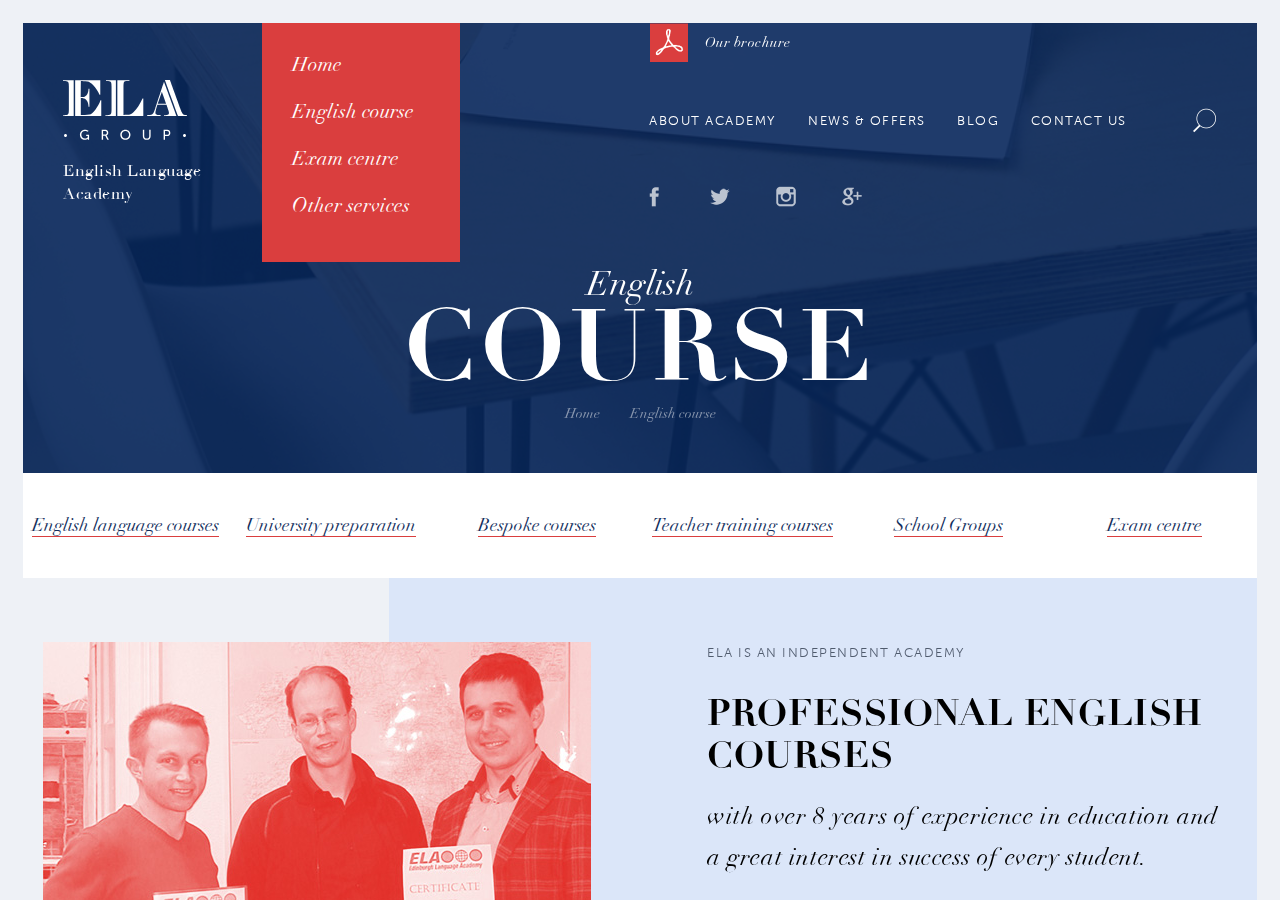
==== commit fe3de8eb: "major fixes" ====
--- a/1-0courses.html
+++ b/1-0courses.html
@@ -10,7 +10,7 @@
 </head>
 <body>
 <!-- BEGIN  out-->
-<div class="out">
+<div class="out" id="out">
 	<div class="l-center">
 		<div class="header" style="background-image: url(./img/bg2.jpg);">
 			<div class="header__in">
@@ -22,10 +22,10 @@
 						</a>
 						<ul class="nav" data-sr="wait .5s">
 							<li>
-								<a href="#"><span>Home</span></a>
+								<a href="#"><span>Home</span> <i data-sr="wait .9s"></i></a>
 							</li>
 							<li class="has-nav-drop is-active" data-sr="wait 0.9s">
-								<a href="#"><span>English <span>course</span></span></a>
+								<a href="#"><span>English <span>course</span></span><i data-sr="wait .9s"></i></a>
 								<ul>
 									<li>
 										<a href="#"><span>English language courses</span></a>
@@ -46,7 +46,7 @@
 								</ul>
 							</li>
 							<li class="has-nav-drop">
-								<a href="#"><span>Exam centre</span></a>
+								<a href="#"><span>Exam centre</span><i data-sr="wait .9s"></i></a>
 								<ul>
 									<li>
 										<a href="#"><span>English language courses</span></a>
@@ -67,7 +67,7 @@
 								</ul>
 							</li>
 							<li class="has-nav-drop">
-								<a href="#"><span>Other services</span></a>
+								<a href="#"><span>Other services</span><i data-sr="wait .9s"></i></a>
 								<ul>
 									<li>
 										<a href="#"><span>English language courses</span></a>
@@ -246,11 +246,12 @@
 			English Language Academy
 		</a>
 		<ul class="touch-nav touch-nav_root js-nav-root">
-			<li><a href="#">Home</a></li>
-			<li><a href="#" data-nav="js-nav-1">English <span>course</span></a></li>
-			<li><a href="#" data-nav="js-nav-2">Exam centre</a></li>
-			<li><a href="#" data-nav="js-nav-3">Other services</a></li>
+			<li class="is-active"><a href="#"><span>Home</span></a></li>
+			<li><a href="#" data-nav="js-nav-1"><span>English course</span></a></li>
+			<li><a href="#" data-nav="js-nav-2"><span>Exam centre</span></a></li>
+			<li><a href="#" data-nav="js-nav-3"><span>Other services</span></a></li>
 		</ul>
+		
 		<div class="touch-nav js-nav js-nav-1">
 			<div class="js-nav-main">
 				<button class="touch-nav__back js-nav-back" type="button">
@@ -292,6 +293,7 @@
 				</ul>
 			</div>
 		</div>
+
 		<button class="btn-search js-toggle-popup" data-popup="js-popup-search" type="button"></button>
 		<button class="close js-close-menu" type="button"><i></i></button>
 		<a href="#" class="doc">
--- a/css/screen.css
+++ b/css/screen.css
@@ -35,12 +35,12 @@
 html ::selection { background: rgba(218, 62, 62, 0.2); }
 html ::-moz-selection { background: rgba(218, 62, 62, 0.2); }
 
-body { min-width: 320px; font-size: 14px; line-height: 1.3; font-family: "museosanscyrl-300", Arial, sans-serif; color: #152033; background: #eef1f6; }
-body.no-scroll { overflow: hidden; }
+body { min-width: 320px; font-size: 14px; line-height: 1.3; font-family: "museosanscyrl-300", Arial, sans-serif; color: #152033; background: #eef1f6; overflow: hidden; }
+body.no-scroll .out { -webkit-overflow-scrolling: auto; }
 
 a { text-decoration: none; }
 
-[data-sr] { visibility: hidden; }
+.desktop [data-sr] { visibility: hidden; }
 
 .to-center { text-align: center; }
 
@@ -54,7 +54,7 @@
 
 .wrapper { overflow: hidden; }
 
-.out { overflow: hidden; }
+.out { overflow-y: scroll; overflow-x: hidden; height: 100%; -webkit-overflow-scrolling: touch; }
 
 .l-center { margin: 0 auto; padding: 0 50px; max-width: 1600px; }
 @media only screen and (max-width: 1550px) { .l-center { max-width: 1280px; padding: 0 23px; } }
@@ -144,38 +144,44 @@
 @media only screen and (max-width: 1023px) { .nav { font-size: 18px; width: 170px; } }
 @media only screen and (max-width: 767px) { .nav { display: none; } }
 .nav a { display: block; -moz-transition: background, color, 0.3s; -o-transition: background, color, 0.3s; -webkit-transition: background, color, 0.3s; transition: background, color, 0.3s; }
-.nav > li.is-active i.is-animated:before { width: 275px; }
-@media only screen and (max-width: 1550px) { .nav > li.is-active i.is-animated:before { width: 292px; } }
-@media only screen and (max-width: 1230px) { .nav > li.is-active i.is-animated:before { width: 215px; } }
+.nav > li.is-active i.is-animated { width: 275px; }
+@media only screen and (max-width: 1550px) { .nav > li.is-active i.is-animated { width: 292px; } }
+@media only screen and (max-width: 1230px) { .nav > li.is-active i.is-animated { width: 215px; } }
+.nav > li.is-active i.is-animated:before { width: 115px; }
 @media only screen and (max-width: 1023px) { .nav > li.is-active span:before { display: block; } }
 .nav > li.has-nav-drop > a > span:after { content: ""; position: absolute; right: 0; bottom: 8px; opacity: 0; width: 0px; height: 0px; border-style: solid; border-width: 3px 0 3px 6px; border-color: transparent transparent transparent #1f3b6b; -moz-transition: opacity 0.3s; -o-transition: opacity 0.3s; -webkit-transition: opacity 0.3s; transition: opacity 0.3s; }
 .nav > li.has-nav-drop:hover > a > span:after { opacity: 1; }
 .nav > li:first-child.is-active i.is-animated:after { height: 293px; }
 @media only screen and (max-width: 1230px) { .nav > li:first-child.is-active i.is-animated:after { height: 251px; } }
-.nav > li:nth-child(2).is-active i.is-animated:after { height: 134px; }
-.nav > li:nth-child(3).is-active i.is-animated:after { height: 134px; }
-.nav > li:nth-child(4).is-active i.is-animated:after { height: 134px; }
+.nav > li:first-child.is-active i.is-animated:before { top: 293px; }
+@media only screen and (max-width: 1230px) { .nav > li:first-child.is-active i.is-animated:before { top: 251px; } }
+.nav > li:nth-child(2).is-active i.is-animated:after { height: 125px; }
+.nav > li:nth-child(2).is-active i.is-animated:before { display: none; }
+.nav > li:nth-child(3).is-active i.is-animated:after { height: 80px; }
+.nav > li:nth-child(3).is-active i.is-animated:before { display: none; }
+.nav > li:nth-child(4).is-active i.is-animated:after { height: 34px; }
+.nav > li:nth-child(4).is-active i.is-animated:before:before { display: none; }
 .nav > li:hover > a { background: #fff; color: #1f3b6b; }
 .nav > li > a { padding: 11px 10px 10px 30px; position: relative; }
-.nav > li > a i { position: absolute; top: 0; right: 0; bottom: 0; left: 0; }
-.nav > li > a i:before { content: ""; position: absolute; left: 20px; top: 26px; width: 0; height: 1px; background: #fff; -moz-transition: width 0.2s; -o-transition: width 0.2s; -webkit-transition: width 0.2s; transition: width 0.2s; }
-@media only screen and (max-width: 1023px) { .nav > li > a i:before { display: none; } }
-.nav > li > a i:after { content: ""; position: absolute; left: 294px; top: 26px; width: 1px; height: 0; background: #fff; -moz-transition: height 0.2s linear 0.2s; -o-transition: height 0.2s linear 0.2s; -webkit-transition: height 0.2s linear; -webkit-transition-delay: 0.2s; transition: height 0.2s linear 0.2s; }
-@media only screen and (max-width: 1550px) { .nav > li > a i:after { left: 311px; } }
-@media only screen and (max-width: 1230px) { .nav > li > a i:after { left: 234px; } }
+.nav > li > a i { position: absolute; left: 20px; top: 26px; width: 0; height: 1px; background: #fff; -moz-transition: width 0.2s; -o-transition: width 0.2s; -webkit-transition: width 0.2s; transition: width 0.2s; }
+@media only screen and (max-width: 1023px) { .nav > li > a i { display: none; } }
+.nav > li > a i:before { content: ""; position: absolute; right: -1px; height: 1px; background: #fff; width: 0; -moz-transition: width 0.3s; -o-transition: width 0.3s; -webkit-transition: width 0.3s; transition: width 0.3s; }
+.nav > li > a i:after { content: ""; position: absolute; left: 275px; top: 0; width: 1px; height: 0; background: #fff; -moz-transition: height 0.2s linear 0.2s; -o-transition: height 0.2s linear 0.2s; -webkit-transition: height 0.2s linear; -webkit-transition-delay: 0.2s; transition: height 0.2s linear 0.2s; }
+@media only screen and (max-width: 1550px) { .nav > li > a i:after { left: 292px; } }
+@media only screen and (max-width: 1230px) { .nav > li > a i:after { left: 215px; } }
 @media only screen and (max-width: 1023px) { .nav > li > a i:after { display: none; } }
 .nav > li > a > span { padding: 0 26px 0 0; position: relative; }
 @media only screen and (max-width: 1023px) { .nav > li > a > span { padding-right: 13px; } }
 @media only screen and (max-width: 1023px) { .nav > li > a > span:before { content: ""; display: none; position: absolute; top: 50%; left: -12px; right: -12px; height: 1px; background: #fff; } }
-.nav li:hover > ul { -moz-transform: translateX(0); -ms-transform: translateX(0); -webkit-transform: translateX(0); transform: translateX(0); opacity: 1; visibility: visible; }
-.nav ul { position: absolute; left: 100%; top: 0; padding: 20px 0 20px 20px; width: 256px; background: #fff; opacity: 0; visibility: hidden; -moz-transform: translateX(-5px); -ms-transform: translateX(-5px); -webkit-transform: translateX(-5px); transform: translateX(-5px); -moz-transition: opacity, -moz-transform, 0.3s; -o-transition: opacity, -o-transform, 0.3s; -webkit-transition: opacity, -webkit-transform, 0.3s; transition: opacity, transform, 0.3s; }
+.nav li:hover > ul { -moz-transform: translate3d(0, 0, 0); -ms-transform: translate3d(0, 0, 0); -webkit-transform: translate3d(0, 0, 0); transform: translate3d(0, 0, 0); opacity: 1; visibility: visible; }
+.nav ul { position: absolute; left: 100%; top: 0; padding: 20px 0 20px 20px; width: 256px; background: #fff; opacity: 0; visibility: hidden; -moz-transform: translate3d(-5px, 0, 0); -ms-transform: translate3d(-5px, 0, 0); -webkit-transform: translate3d(-5px, 0, 0); transform: translate3d(-5px, 0, 0); -moz-transition: opacity, -moz-transform, 0.3s; -o-transition: opacity, -o-transform, 0.3s; -webkit-transition: opacity, -webkit-transform, 0.3s; transition: opacity, transform, 0.3s; }
 @media only screen and (max-width: 1023px) { .nav ul { font-size: 14px; width: 188px; } }
 .nav ul > li:hover a { background: #122e5c; color: #fff; }
 .nav ul > li:hover a span:after { border-color: transparent transparent transparent #fff; }
-.nav ul > li > a { color: #da3e3e; padding: 10px 20px 10px 40px; }
+.nav ul > li > a { color: #da3e3e; padding: 10px 20px 10px 15px; }
 @media only screen and (max-width: 1023px) { .nav ul > li > a { padding-right: 10px; padding-left: 15px; } }
-.nav ul > li > a span { position: relative; padding-right: 17px; }
-.nav ul > li > a span:after { content: ""; position: absolute; bottom: 7px; right: 0; -moz-transition: border 0.3s; -o-transition: border 0.3s; -webkit-transition: border 0.3s; transition: border 0.3s; width: 0px; height: 0px; border-style: solid; border-width: 3px 0 3px 6px; border-color: transparent transparent transparent #da3e3e; }
+.nav ul > li > a span { padding-right: 17px; display: inline-block; }
+.nav ul > li > a span:after { content: ""; display: inline-block; margin-left: 6px; -moz-transition: border 0.3s; -o-transition: border 0.3s; -webkit-transition: border 0.3s; transition: border 0.3s; width: 0px; height: 0px; border-style: solid; border-width: 3px 0 3px 6px; border-color: transparent transparent transparent #da3e3e; }
 @media only screen and (max-width: 1023px) { .nav ul > li > a span:after { bottom: 4px; } }
 .nav ul a { font-size: 18px; line-height: 1.3; }
 @media only screen and (max-width: 1023px) { .nav ul a { font-size: 14px; line-height: 1; } }
@@ -192,14 +198,14 @@
 .menu-wrap { position: relative; margin: 35px 0 20px -15px; }
 @media only screen and (max-width: 1230px) { .menu-wrap { margin-left: -12px; } }
 
-.menu { font-family: "museosanscyrl-300", Arial, sans-serif; text-transform: uppercase; letter-spacing: 1.5px; font-size: 0; }
+.menu { font-family: "museosanscyrl-300", Arial, sans-serif; text-transform: uppercase; letter-spacing: 1.5px; font-size: 0; -moz-transform: translate3d(0, 0, 0); -ms-transform: translate3d(0, 0, 0); -webkit-transform: translate3d(0, 0, 0); transform: translate3d(0, 0, 0); }
 .menu a { display: inline-block; position: relative; vertical-align: middle; font-size: 13px; padding: 15px 15px; overflow: hidden; }
 @media only screen and (max-width: 1230px) { .menu a { font-size: 11px; padding: 15px 12px; } }
 .menu a:after { content: ""; position: absolute; top: 50%; left: 0; height: 1px; width: 100%; background: #fff; -moz-transform: translate3d(-110%, 0, 0); -ms-transform: translate3d(-110%, 0, 0); -webkit-transform: translate3d(-110%, 0, 0); transform: translate3d(-110%, 0, 0); -moz-transition: -moz-transform 0s cubic-bezier(1, 0, 0, 1), opacity 0s cubic-bezier(0.19, 1, 0.22, 1); -o-transition: -o-transform 0s cubic-bezier(1, 0, 0, 1), opacity 0s cubic-bezier(0.19, 1, 0.22, 1); -webkit-transition: -webkit-transform 0s cubic-bezier(1, 0, 0, 1), opacity 0s cubic-bezier(0.19, 1, 0.22, 1); transition: transform 0s cubic-bezier(1, 0, 0, 1), opacity 0s cubic-bezier(0.19, 1, 0.22, 1); }
 .menu a:hover:after { -moz-transform: translate3d(110%, 0, 0); -ms-transform: translate3d(110%, 0, 0); -webkit-transform: translate3d(110%, 0, 0); transform: translate3d(110%, 0, 0); -moz-transition: -moz-transform 0.7s cubic-bezier(1, 0, 0, 1), opacity 0.6s cubic-bezier(0.19, 1, 0.22, 1); -o-transition: -o-transform 0.7s cubic-bezier(1, 0, 0, 1), opacity 0.6s cubic-bezier(0.19, 1, 0.22, 1); -webkit-transition: -webkit-transform 0.7s cubic-bezier(1, 0, 0, 1), opacity 0.6s cubic-bezier(0.19, 1, 0.22, 1); transition: transform 0.7s cubic-bezier(1, 0, 0, 1), opacity 0.6s cubic-bezier(0.19, 1, 0.22, 1); }
 .menu a.is-active:after { -moz-transform: translate3d(0, 0, 0); -ms-transform: translate3d(0, 0, 0); -webkit-transform: translate3d(0, 0, 0); transform: translate3d(0, 0, 0); width: auto; left: 4px; right: 4px; }
 
-.btn-search { position: absolute; right: 0; top: 10px; background: url('../img/icons-s24420420a8.png') 0 -134px no-repeat; background-position: 0 -67px; width: 25px; height: 25px; -moz-background-size: 35px 238px; -webkit-background-size: 35px 238px; background-size: 35px 238px; }
+.btn-search { position: absolute; right: 0; top: 10px; background: url('../img/icons-s042effbcf5.png') 0 -146px no-repeat; background-position: 0 -73px; width: 25px; height: 25px; -moz-background-size: 40px 298px; -webkit-background-size: 40px 298px; background-size: 40px 298px; }
 
 .soc { margin-left: -26px; }
 .soc a { display: inline-block; vertical-align: middle; padding: 20px; opacity: 0.7; -moz-transition: opacity 0.3s; -o-transition: opacity 0.3s; -webkit-transition: opacity 0.3s; transition: opacity 0.3s; }
@@ -240,14 +246,19 @@
 .menu-tablet .menu a { display: block; padding: 7px 12px; }
 .menu-tablet .btn-search { right: 60px; top: 14px; }
 
-.touch-nav { display: none; margin: 0 0 24px; font-family: "DidotLTStdItalic", Arial, sans-serif; font-size: 18px; }
-.touch-nav a { display: inline-block; position: relative; padding: 12px 25px 12px 0; }
-.touch-nav a[data-nav]:after { content: ""; position: absolute; right: 0; bottom: 20px; width: 0px; height: 0px; border-style: solid; border-width: 3px 0 3px 6px; border-color: transparent transparent transparent #fff; }
-.touch-nav_root { font-size: 20px; }
+.touch-nav { display: none; margin: 0 -20px 24px; font-family: "DidotLTStdItalic", Arial, sans-serif; font-size: 18px; background: #da3e3e; }
+.touch-nav ul { padding-bottom: 24px; }
+.touch-nav li.is-active span:before { display: block; }
+.touch-nav a { display: block; position: relative; padding: 9px 40px 9px 20px; }
+.touch-nav a[data-nav]:after { content: ""; position: absolute; right: 28px; bottom: 20px; width: 0px; height: 0px; border-style: solid; border-width: 3px 0 3px 6px; border-color: transparent transparent transparent #fff; }
+.touch-nav a span { display: inline-block; position: relative; }
+.touch-nav a span:before { content: ""; display: none; position: absolute; top: 50%; left: -12px; right: -12px; height: 1px; background: #fff; }
+.touch-nav_root { font-size: 20px; padding: 20px 0 32px; }
+.touch-nav_root a { padding: 11px 40px 11px 20px; }
 @media only screen and (max-width: 767px) { .touch-nav_root { display: block; } }
-.touch-nav__back { background: none; position: relative; padding: 10px 22px; font-size: 18px; font-family: "DidotLTStdItalic", Arial, sans-serif; color: #fff; }
+.touch-nav__back { background: none; display: block; width: 100%; position: relative; padding: 14px 22px 19px 40px; font-size: 18px; font-family: "DidotLTStdItalic", Arial, sans-serif; color: #fff; background: #d13b3b; text-align: left; }
 .touch-nav__back span { border-bottom: 1px solid rgba(255, 255, 255, 0.5); }
-.touch-nav__back:before { content: ""; position: absolute; left: 0; top: 50%; margin-top: -3px; width: 0px; height: 0px; border-style: solid; border-width: 3px 6px 3px 0; border-color: transparent #fff transparent transparent; }
+.touch-nav__back:before { content: ""; position: absolute; left: 20px; top: 50%; margin-top: -3px; width: 0px; height: 0px; border-style: solid; border-width: 3px 6px 3px 0; border-color: transparent #fff transparent transparent; }
 
 .subtitle { margin-bottom: 28px; font-size: 13px; font-family: "museosanscyrl-300", Arial, sans-serif; text-transform: uppercase; opacity: 0.7; letter-spacing: 1.5px; }
 @media only screen and (max-width: 1230px) { .subtitle { margin-bottom: 18px; } }
@@ -390,7 +401,7 @@
 .item:first-child { margin-left: 0; }
 @media only screen and (max-width: 767px) { .item:nth-child(2n+1) { margin-left: 0; } }
 .item:hover:before { width: 100%; }
-.item:hover .icon-arr { -moz-transform: translateX(10px); -ms-transform: translateX(10px); -webkit-transform: translateX(10px); transform: translateX(10px); }
+.item:hover .icon-arr { -moz-transform: translate3d(10px, 0, 0); -ms-transform: translate3d(10px, 0, 0); -webkit-transform: translate3d(10px, 0, 0); transform: translate3d(10px, 0, 0); }
 .item .icon-arr { position: absolute; left: 30px; bottom: 30px; -moz-transition: -moz-transform 0.3s; -o-transition: -o-transform 0.3s; -webkit-transition: -webkit-transform 0.3s; transition: transform 0.3s; }
 @media only screen and (max-width: 1230px) { .item .icon-arr { bottom: 20px; left: 15px; } }
 @media only screen and (max-width: 1023px) { .item .icon-arr { bottom: 10px; left: 7px; } }
@@ -500,7 +511,7 @@
 .post__body { padding-top: 30px; *zoom: 1; }
 .post__body:after { content: " "; display: table; clear: both; }
 @media only screen and (max-width: 1230px) { .post__body { padding-top: 20px; } }
-.post__main { overflow: hidden; }
+.post__main { overflow: hidden; padding-bottom: 1px; }
 .post .date { float: left; margin-top: -5px; padding: 0 6px; width: 83px; overflow: hidden; -ms-text-overflow: ellipsis; text-overflow: ellipsis; white-space: nowrap; }
 
 .img { position: relative; overflow: hidden; -moz-transition: opacity 0.3s; -o-transition: opacity 0.3s; -webkit-transition: opacity 0.3s; transition: opacity 0.3s; }
@@ -518,12 +529,12 @@
 .post-link .meta { margin-top: 10px; }
 .post-link:hover .link { color: #da3e3e; border-color: transparent; }
 
-.overlay { position: fixed; z-index: 14; top: 0; right: 0; bottom: 0; left: 0; display: none; background: #eef1f6; }
-
-.popup { opacity: 0; visibility: hidden; position: fixed; top: 50px; left: 50%; bottom: 50px; z-index: 15; margin-left: -750px; width: 1500px; background: #122e5c; -moz-transition: opacity 0.4s, -moz-transform 0.4s cubic-bezier(0.7, 0, 0.3, 1); -o-transition: opacity 0.4s, -o-transform 0.4s cubic-bezier(0.7, 0, 0.3, 1); -webkit-transition: opacity 0.4s, -webkit-transform 0.4s cubic-bezier(0.7, 0, 0.3, 1); transition: opacity 0.4s, transform 0.4s cubic-bezier(0.7, 0, 0.3, 1); -moz-transform: translate3d(0, -100%, 0); -ms-transform: translate3d(0, -100%, 0); -webkit-transform: translate3d(0, -100%, 0); transform: translate3d(0, -100%, 0); }
+.overlay { position: fixed; z-index: 14; top: 0; right: 0; bottom: 0; left: 0; display: none; background: #eef1f6; overflow-y: scroll; }
+.overlay_transparent { background: none; z-index: 9; }
+
+.popup { opacity: 0; visibility: hidden; position: fixed; top: 50px; left: 50%; bottom: 50px; z-index: 15; margin-left: -750px; width: 1500px; background: #122e5c; -moz-transition: opacity 0.4s, -moz-transform 0.4s linear; -o-transition: opacity 0.4s, -o-transform 0.4s linear; -webkit-transition: opacity 0.4s, -webkit-transform 0.4s linear; transition: opacity 0.4s, transform 0.4s linear; -moz-transform: translate3d(0, -150%, 0); -ms-transform: translate3d(0, -150%, 0); -webkit-transform: translate3d(0, -150%, 0); transform: translate3d(0, -150%, 0); }
 .popup.is-visible-in { opacity: 1; visibility: visible; -moz-transform: translate3d(0, 0, 0); -ms-transform: translate3d(0, 0, 0); -webkit-transform: translate3d(0, 0, 0); transform: translate3d(0, 0, 0); }
-.popup.is-visible-in .popup__in { -moz-transform: translate3d(0, 0, 0); -ms-transform: translate3d(0, 0, 0); -webkit-transform: translate3d(0, 0, 0); transform: translate3d(0, 0, 0); }
-.popup.is-visible-out { opacity: 0; -moz-transform: translate3d(0, 50%, 0); -ms-transform: translate3d(0, 50%, 0); -webkit-transform: translate3d(0, 50%, 0); transform: translate3d(0, 50%, 0); }
+.popup.is-visible-out { opacity: 0; -moz-transform: translate3d(0, 150%, 0); -ms-transform: translate3d(0, 150%, 0); -webkit-transform: translate3d(0, 150%, 0); transform: translate3d(0, 150%, 0); -moz-transition: opacity 0.4s, -moz-transform 0.4s linear; -o-transition: opacity 0.4s, -o-transform 0.4s linear; -webkit-transition: opacity 0.4s, -webkit-transform 0.4s linear; transition: opacity 0.4s, transform 0.4s linear; }
 @media only screen and (max-width: 1550px) { .popup { top: 23px; bottom: 23px; margin-left: -617px; max-width: 1234px; } }
 @media only screen and (max-width: 1230px) { .popup { margin-left: -489px; padding: 40px 0; max-width: 978px; } }
 @media only screen and (max-width: 1023px) { .popup { top: 15px; bottom: 15px; margin-left: -369px; max-width: 738px; } }
@@ -537,7 +548,7 @@
 .desktop .popup .popup__in::-webkit-scrollbar-thumb { background: rgba(255, 255, 255, 0.5); }
 .popup__vertical { display: inline-block; vertical-align: middle; width: 528px; text-align: left; }
 @media only screen and (max-width: 767px) { .popup__vertical { width: 260px; padding: 30px 0; margin: 0 auto; } }
-.popup__in { margin: 0 auto; padding: 0 30px; width: 775px; -moz-transform: translate3d(0, -200px, 0); -ms-transform: translate3d(0, -200px, 0); -webkit-transform: translate3d(0, -200px, 0); transform: translate3d(0, -200px, 0); -moz-transition: -moz-transform 0.4s cubic-bezier(0.7, 0, 0.3, 1) 0.2s; -o-transition: -o-transform 0.4s cubic-bezier(0.7, 0, 0.3, 1) 0.2s; -webkit-transition: -webkit-transform 0.4s cubic-bezier(0.7, 0, 0.3, 1); -webkit-transition-delay: 0.2s; transition: transform 0.4s cubic-bezier(0.7, 0, 0.3, 1) 0.2s; }
+.popup__in { margin: 0 auto; padding: 0 30px; width: 775px; }
 @media only screen and (max-width: 1230px) { .popup__in { width: 100%; padding: 0 50px; } }
 @media only screen and (max-width: 767px) { .popup__in { padding: 0 30px; } }
 .popup__scroll { padding: 82px 0; max-height: 100%; overflow-y: auto; }
@@ -575,9 +586,9 @@
 .search__input::-webkit-input-placeholder { opacity: 0.3; }
 .search__input::placeholder { opacity: 0.3; }
 .search__input.has-error { border-color: #da3e3e; }
-.search__btn { position: absolute; right: 12px; top: 36px; background: url('../img/icons-s24420420a8.png') 0 -54px no-repeat; background-position: 0 -27px; width: 35px; height: 35px; -moz-background-size: 35px 238px; -webkit-background-size: 35px 238px; background-size: 35px 238px; }
+.search__btn { position: absolute; right: 12px; top: 36px; background: url('../img/icons-s042effbcf5.png') 0 -66px no-repeat; background-position: 0 -33px; width: 35px; height: 35px; -moz-background-size: 40px 298px; -webkit-background-size: 40px 298px; background-size: 40px 298px; }
 @media only screen and (max-width: 1230px) { .search__btn { top: 5px; } }
-@media only screen and (max-width: 767px) { .search__btn { background: url('../img/icons-s24420420a8.png') 0 -134px no-repeat; background-position: 0 -67px; width: 25px; height: 25px; -moz-background-size: 35px 238px; -webkit-background-size: 35px 238px; background-size: 35px 238px; } }
+@media only screen and (max-width: 767px) { .search__btn { background: url('../img/icons-s042effbcf5.png') 0 -146px no-repeat; background-position: 0 -73px; width: 25px; height: 25px; -moz-background-size: 40px 298px; -webkit-background-size: 40px 298px; background-size: 40px 298px; } }
 
 .result { margin-bottom: 45px; color: rgba(255, 255, 255, 0.7); font-family: "DidotItalic", Arial, sans-serif; font-size: 18px; }
 @media only screen and (max-width: 1230px) { .result { margin-bottom: 20px; font-size: 16px; } }
@@ -680,6 +691,11 @@
 @media only screen and (max-width: 1230px) { .index-page .header__in { height: 530px; } }
 @media only screen and (max-width: 1023px) { .index-page .header__in { height: 475px; } }
 @media only screen and (max-width: 767px) { .index-page .header__in { height: 268px; } }
+.index-page .footer:before { display: none; }
+.index-page .news-cols { z-index: 2; }
+.index-page .news-cols .line-h:before { content: ""; position: absolute; top: 0; left: 0; width: 1px; height: 0; background: #122e5c; -moz-transition: height 0.3s linear 0.6s; -o-transition: height 0.3s linear 0.6s; -webkit-transition: height 0.3s linear; -webkit-transition-delay: 0.6s; transition: height 0.3s linear 0.6s; }
+@media only screen and (max-width: 767px) { .index-page .news-cols .line-h:before { display: none; } }
+.index-page .news-cols .line-h.is-animated:before { height: 92px; }
 
 .academy { position: absolute; left: 50%; right: 0; bottom: 98px; margin-left: -467px; width: 935px; text-align: center; }
 @media only screen and (max-width: 1230px) { .academy { bottom: 60px; width: 765px; margin-left: -383px; } }
@@ -733,9 +749,7 @@
 @media only screen and (max-width: 1230px) { .academy__img span:first-child:before { bottom: 5px; } }
 @media only screen and (max-width: 1023px) { .academy__img span:first-child:before { bottom: 4px; } }
 @media only screen and (max-width: 767px) { .academy__img span:first-child:before { bottom: 3px; } }
-.academy__img span:first-child:after { bottom: 7px; margin-left: 37px; left: 100%; }
-@media only screen and (max-width: 1230px) { .academy__img span:first-child:after { margin-left: 14px; } }
-@media only screen and (max-width: 1023px) { .academy__img span:first-child:after { display: none; } }
+.academy__img span:first-child:after { display: none; }
 .academy__img span:last-child { right: 300px; bottom: -7px; }
 @media only screen and (max-width: 1230px) { .academy__img span:last-child { right: 272px; } }
 @media only screen and (max-width: 1023px) { .academy__img span:last-child { bottom: -4px; right: 187px; } }
@@ -994,7 +1008,8 @@
 .steps li:first-child:before { display: none; }
 .steps li:before { content: ""; position: absolute; top: 17px; left: -4px; width: 85px; height: 1px; background: #dfdfdf; }
 @media only screen and (max-width: 767px) { .steps li:before { width: 39px; } }
-.steps li.is-active { color: #da3e3e; }
+.steps li a { color: #c0c0c2; }
+.steps li.is-active a { color: #da3e3e; }
 .steps li.is-active:before { background: #da3e3e; }
 .steps li.is-active i { background: #da3e3e; color: #fff; border-color: #da3e3e; }
 .steps li.is-active span { color: #da3e3e; }
@@ -1024,16 +1039,24 @@
 .btn-remove:hover { color: #cd2727; }
 
 .payment { position: relative; margin-bottom: 3px; padding-left: 50px; height: 60px; background: #eef1f6; line-height: 60px; cursor: pointer; }
-.payment:before { content: ""; position: absolute; top: 50%; left: 22px; margin-top: -5px; width: 10px; height: 10px; border: 1px solid #122e5c; border-radius: 50%; }
-.payment.is-active:before { background: #da3e3e; border-color: #da3e3e; }
+.payment:before { content: ""; position: absolute; top: 50%; left: 22px; margin-top: -5px; width: 10px; height: 10px; box-shadow: inset 0 0 0 1px #da3e3e; border-radius: 50%; -moz-transition: box-shadow 0.5s; -o-transition: box-shadow 0.5s; -webkit-transition: box-shadow 0.5s; transition: box-shadow 0.5s; }
+.payment.is-active:before { box-shadow: inset 0 0 0 10px #da3e3e; }
 .payment__main { display: inline-block; vertical-align: middle; }
 .payment__main img { display: block; }
 
-.cart-info { padding: 33px 40px; margin: 50px 0 0; box-shadow: inset 0 0 0 5px; font-size: 14px; font-family: "museosanscyrl-300", Arial, sans-serif; color: #152033; }
-.cart-info .title { color: #152033; }
+.cart-info { position: relative; padding: 33px 40px; margin: 50px 0 0; box-shadow: inset 0 0 0 5px; font-size: 14px; font-family: "museosanscyrl-300", Arial, sans-serif; color: #152033; }
+.cart-info .title { padding-right: 20px; color: #152033; }
 .cart-info ul { margin: 10px 0 23px; }
 .cart-info ul li { margin-bottom: 6px; }
 .cart-info .price { padding-top: 10px; color: #da3e3e; font-size: 36px; font-family: "DidotBold", Arial, sans-serif; border-top: 1px solid #d8dde7; }
+.cart-info .btn-edit { position: absolute; top: 33px; right: 20px; }
+
+.btn-edit { width: 30px; height: 30px; background: none; }
+.btn-edit:before, .btn-edit:after { content: ""; position: absolute; top: 50%; left: 50%; margin: -8px 0 0 -8px; -moz-transition: opacity 0.3s; -o-transition: opacity 0.3s; -webkit-transition: opacity 0.3s; transition: opacity 0.3s; }
+.btn-edit:before { background: url('../img/icons-s042effbcf5.png') 0 -322px no-repeat; width: 16px; height: 16px; }
+.btn-edit:after { opacity: 0; background: url('../img/icons-s042effbcf5.png') 0 -296px no-repeat; width: 16px; height: 16px; }
+.btn-edit:hover:before { opacity: 0; }
+.btn-edit:hover:after { opacity: 1; }
 
 .list-icon { margin: 0 0 60px; font-size: 0; }
 @media only screen and (max-width: 1230px) { .list-icon { margin-bottom: 40px; } }
@@ -1046,23 +1069,23 @@
 .list-icon__table div:first-child img { max-width: 100%; }
 .list-icon__table span { display: block; max-width: 75%; }
 
-.icon-fb { background: url('../img/icons-s24420420a8.png') 0 -243px no-repeat; background-position: 0 -122px; width: 22px; height: 22px; -moz-background-size: 35px 238px; -webkit-background-size: 35px 238px; background-size: 35px 238px; }
-
-.icon-tw { background: url('../img/icons-s24420420a8.png') 0 -405px no-repeat; background-position: 0 -203px; width: 22px; height: 22px; -moz-background-size: 35px 238px; -webkit-background-size: 35px 238px; background-size: 35px 238px; }
-
-.icon-ig { background: url('../img/icons-s24420420a8.png') 0 -351px no-repeat; background-position: 0 -176px; width: 22px; height: 22px; -moz-background-size: 35px 238px; -webkit-background-size: 35px 238px; background-size: 35px 238px; }
-
-.icon-gp { background: url('../img/icons-s24420420a8.png') 0 -297px no-repeat; background-position: 0 -149px; width: 22px; height: 22px; -moz-background-size: 35px 238px; -webkit-background-size: 35px 238px; background-size: 35px 238px; }
-
-.icon-pdf { background: url('../img/icons-s24420420a8.png') 0 -194px no-repeat; width: 38px; height: 39px; }
-
-.icon-cart { background: url('../img/icons-s24420420a8.png') 0 0 no-repeat; width: 17px; height: 14px; }
+.icon-fb { background: url('../img/icons-s042effbcf5.png') 0 -348px no-repeat; background-position: 0 -174px; width: 22px; height: 22px; -moz-background-size: 40px 298px; -webkit-background-size: 40px 298px; background-size: 40px 298px; }
+
+.icon-tw { background: url('../img/icons-s042effbcf5.png') 0 -510px no-repeat; background-position: 0 -255px; width: 22px; height: 22px; -moz-background-size: 40px 298px; -webkit-background-size: 40px 298px; background-size: 40px 298px; }
+
+.icon-ig { background: url('../img/icons-s042effbcf5.png') 0 -456px no-repeat; background-position: 0 -228px; width: 22px; height: 22px; -moz-background-size: 40px 298px; -webkit-background-size: 40px 298px; background-size: 40px 298px; }
+
+.icon-gp { background: url('../img/icons-s042effbcf5.png') 0 -402px no-repeat; background-position: 0 -201px; width: 22px; height: 22px; -moz-background-size: 40px 298px; -webkit-background-size: 40px 298px; background-size: 40px 298px; }
+
+.icon-pdf { background: url('../img/icons-s042effbcf5.png') 0 -206px no-repeat; background-position: 0 -103px; width: 40px; height: 40px; -moz-background-size: 40px 298px; -webkit-background-size: 40px 298px; background-size: 40px 298px; }
+
+.icon-cart { background: url('../img/icons-s042effbcf5.png') 0 0 no-repeat; background-position: 0 0; width: 18.5px; height: 13px; -moz-background-size: 40px 298px; -webkit-background-size: 40px 298px; background-size: 40px 298px; }
 
 .icon-arr { background: url("../img/svg/arr.svg") no-repeat 0 0; -moz-background-size: 20px 13px; -o-background-size: 20px 13px; -webkit-background-size: 20px 13px; background-size: 20px 13px; width: 20px; height: 13px; display: inline-block; }
 
 .icon-arr-l { background: url("../img/svg/arr-l.svg") no-repeat 0 0; -moz-background-size: 20px 13px; -o-background-size: 20px 13px; -webkit-background-size: 20px 13px; background-size: 20px 13px; width: 20px; height: 13px; display: inline-block; }
 
-.icon-wtf { background: url('../img/icons-s24420420a8.png') 0 -459px no-repeat; width: 16px; height: 16px; }
+.icon-wtf { background: url('../img/icons-s042effbcf5.png') 0 -564px no-repeat; background-position: 0 -282px; width: 16px; height: 16px; -moz-background-size: 40px 298px; -webkit-background-size: 40px 298px; background-size: 40px 298px; }
 
 .slick-slider { position: relative; display: block; box-sizing: border-box; -moz-box-sizing: border-box; -webkit-touch-callout: none; -webkit-user-select: none; -khtml-user-select: none; -moz-user-select: none; -ms-user-select: none; user-select: none; -ms-touch-action: pan-y; touch-action: pan-y; -webkit-tap-highlight-color: transparent; }
 
